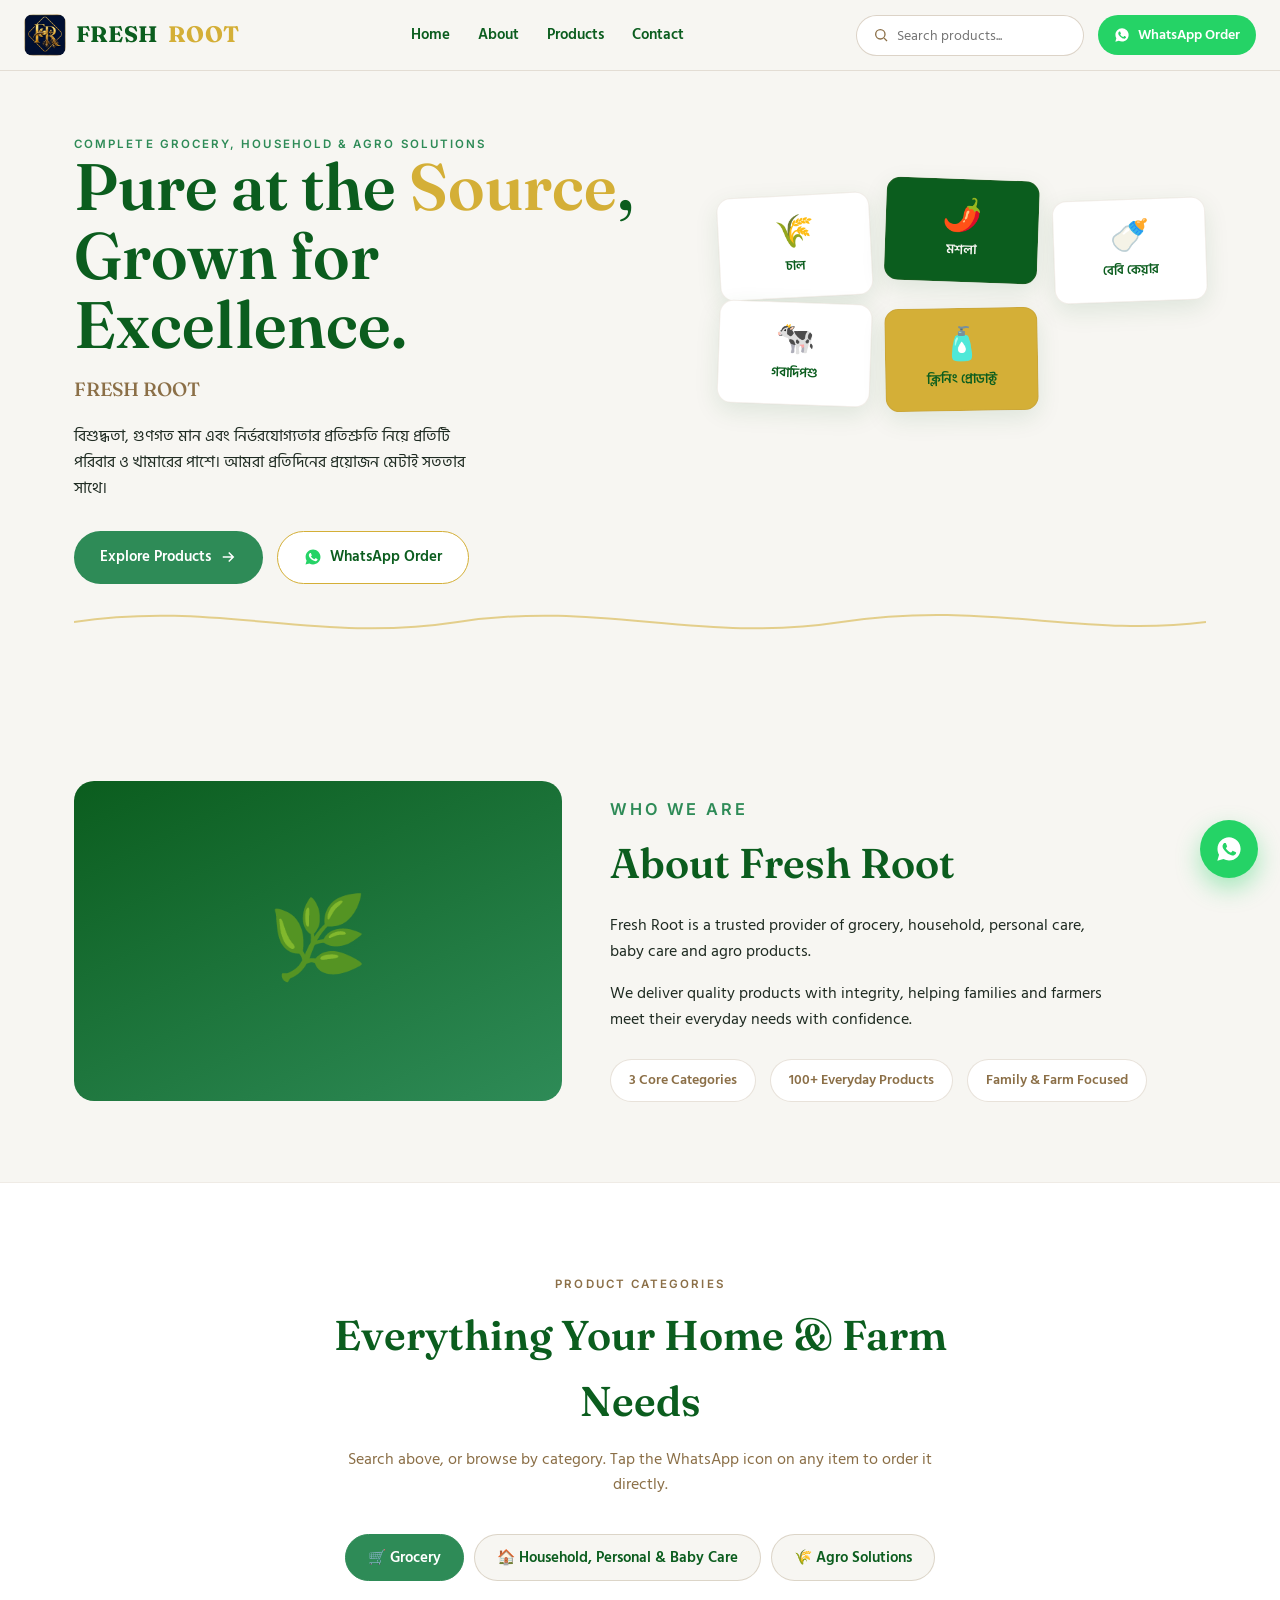
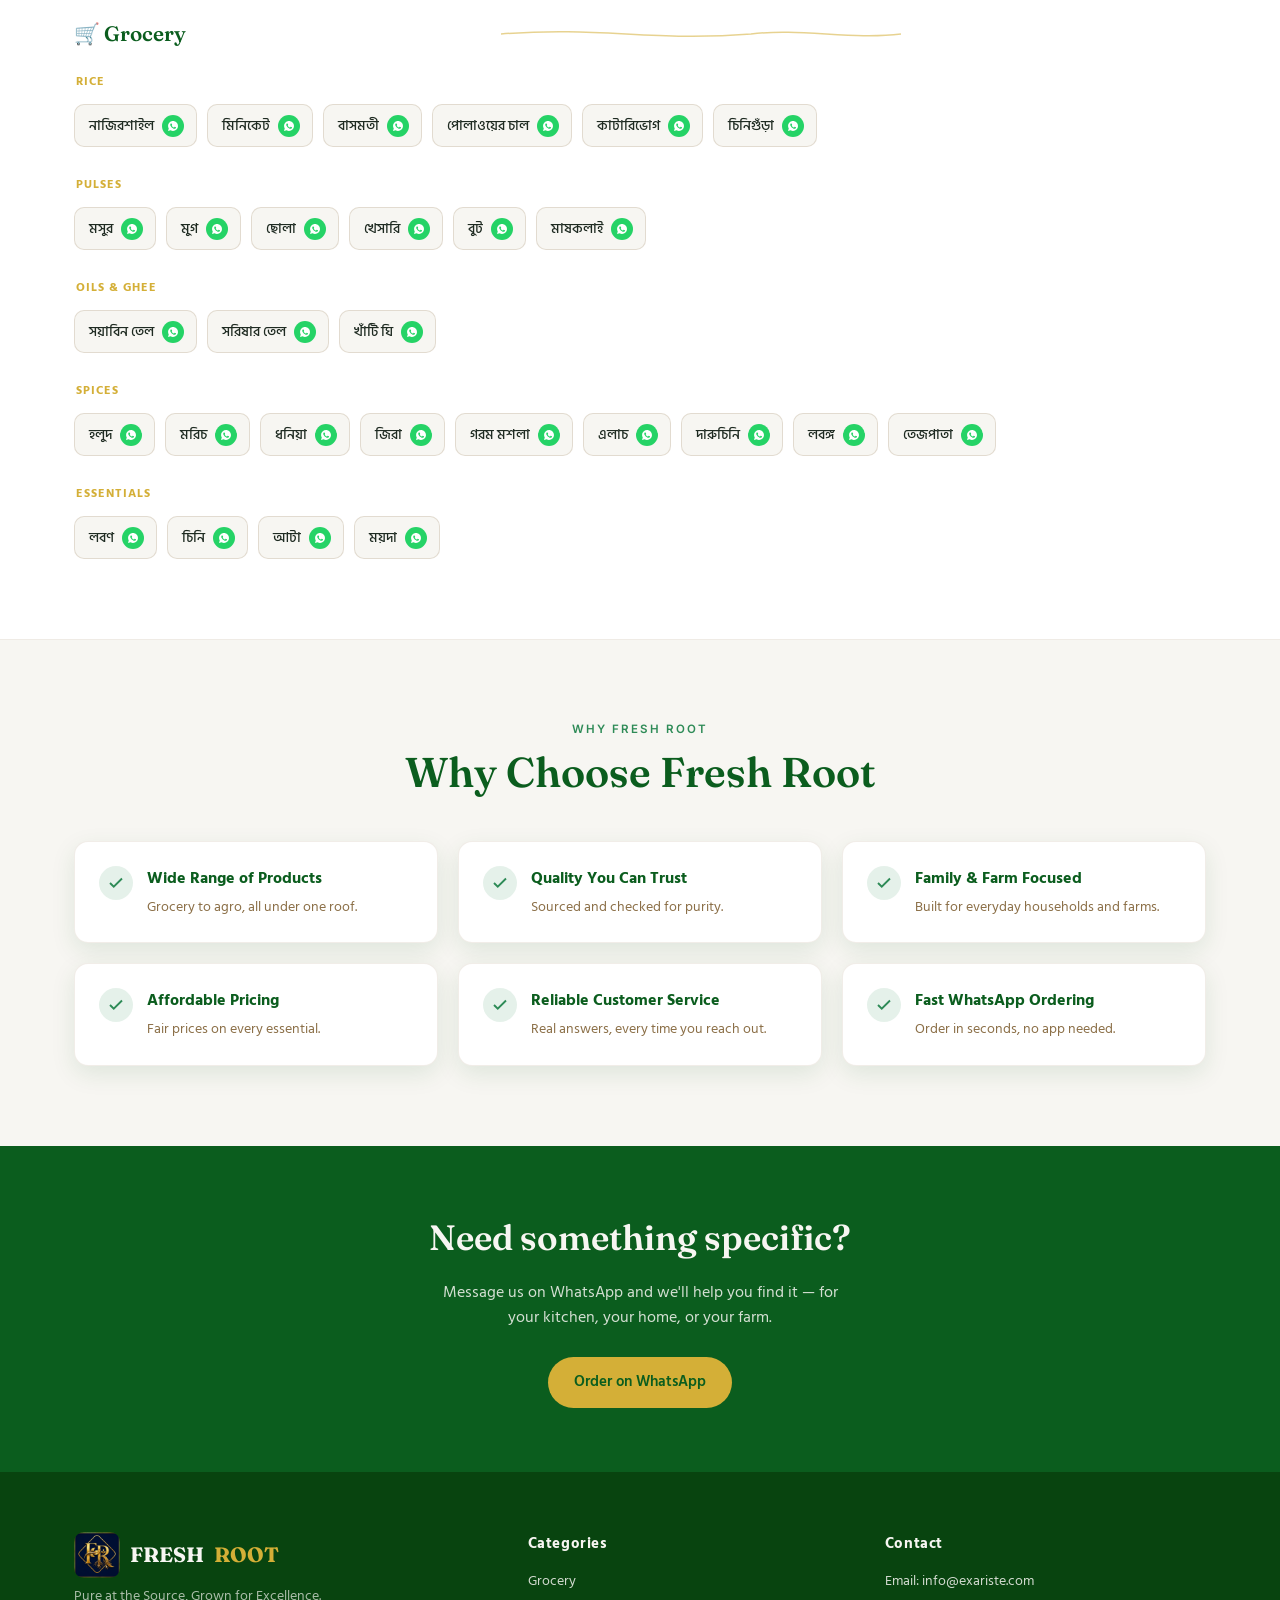
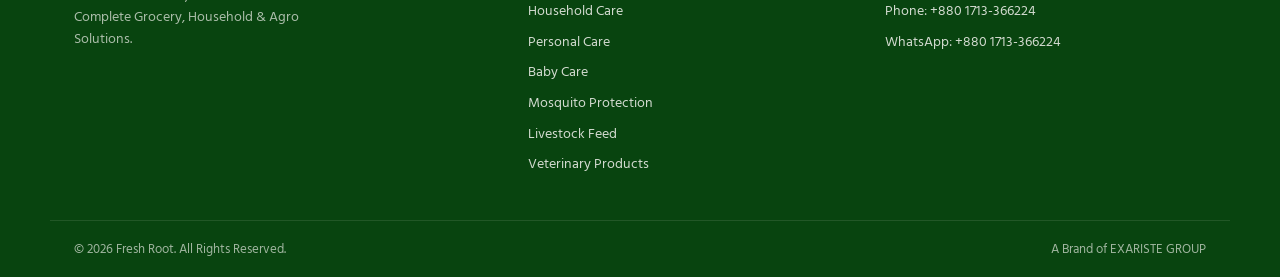
==== index.html @ 158b44f3 "Rename fresh-root-website.html to index.html" ====
<!DOCTYPE html>
<html lang="bn">
<head>
<meta charset="UTF-8">
<meta name="viewport" content="width=device-width, initial-scale=1.0">
<title>Fresh Root | Pure at the Source, Grown for Excellence</title>
<link rel="icon" type="image/png" href="favicon.png">
<link rel="preconnect" href="https://fonts.googleapis.com">
<link rel="preconnect" href="https://fonts.gstatic.com" crossorigin>
<link href="https://fonts.googleapis.com/css2?family=Fraunces:opsz,wght@9..144,500;9..144,600;9..144,700&family=Hind+Siliguri:wght@400;500;600;700&family=Inter:wght@400;500;600;700&display=swap" rel="stylesheet">
<style>
  :root{
    --green-deep:#0B5D1E;
    --green-leaf:#2E8B57;
    --brown-earth:#8B6F47;
    --cream:#F7F6F2;
    --gold:#D4AF37;
    --text:#1F2B22;
    --whatsapp:#25D366;
    --radius:14px;
    --shadow:0 8px 24px rgba(11,93,30,0.10);
  }
  *{box-sizing:border-box; margin:0; padding:0;}
  html{scroll-behavior:smooth;}
  @media (prefers-reduced-motion: reduce){
    html{scroll-behavior:auto;}
    *{animation-duration:0.001ms !important; animation-iteration-count:1 !important; transition-duration:0.001ms !important;}
  }
  body{
    font-family:'Hind Siliguri','Inter',sans-serif;
    color:var(--text);
    background:var(--cream);
    line-height:1.6;
  }
  img,svg{display:block; max-width:100%;}
  a{color:inherit; text-decoration:none;}
  ul{list-style:none;}
  button{font-family:inherit; cursor:pointer; border:none; background:none;}
  .display{font-family:'Fraunces','Hind Siliguri',serif; font-weight:600;}
  .eyebrow{
    font-family:'Inter',sans-serif;
    font-size:0.72rem;
    font-weight:600;
    letter-spacing:0.18em;
    text-transform:uppercase;
    color:var(--green-leaf);
  }
  .wrap{max-width:1180px; margin:0 auto; padding:0 24px;}
  section{padding:80px 0;}
  @media (max-width:720px){ section{padding:56px 0;} }

  /* ---------- Header ---------- */
  header{
    position:sticky; top:0; z-index:100;
    background:rgba(247,246,242,0.92);
    backdrop-filter:blur(8px);
    border-bottom:1px solid rgba(139,111,71,0.18);
  }
  .header-inner{
    display:flex; align-items:center; justify-content:space-between;
    gap:20px; padding:14px 24px;
  }
  .logo{
    display:flex; align-items:center; gap:10px;
    font-family:'Fraunces',serif; font-weight:700; font-size:1.4rem;
    color:var(--green-deep); letter-spacing:0.01em;
  }
  .logo img{width:42px; height:42px; border-radius:9px; flex-shrink:0;}
  .logo span{color:var(--gold);}
  nav.nav-links{display:flex; align-items:center; gap:28px;}
  nav.nav-links a{
    font-size:0.95rem; font-weight:600; color:var(--green-deep);
    position:relative; padding:4px 0;
  }
  nav.nav-links a::after{
    content:""; position:absolute; left:0; bottom:-2px; width:0; height:2px;
    background:var(--gold); transition:width .25s ease;
  }
  nav.nav-links a:hover::after{width:100%;}
  .header-tools{display:flex; align-items:center; gap:14px;}
  .search-box{
    display:flex; align-items:center; gap:8px;
    background:#fff; border:1px solid rgba(139,111,71,0.3);
    border-radius:999px; padding:8px 16px; min-width:0;
  }
  .search-box svg{flex-shrink:0; width:16px; height:16px; color:var(--brown-earth);}
  .search-box input{
    border:none; outline:none; font-family:inherit; font-size:0.9rem;
    background:transparent; width:170px; color:var(--text);
  }
  .header-wa{
    display:flex; align-items:center; gap:8px;
    background:var(--whatsapp); color:#fff; font-weight:600; font-size:0.88rem;
    padding:9px 16px; border-radius:999px; white-space:nowrap;
    transition:transform .2s ease, box-shadow .2s ease;
  }
  .header-wa:hover{transform:translateY(-1px); box-shadow:0 6px 16px rgba(37,211,102,0.35);}
  .header-wa svg{width:16px; height:16px;}
  .menu-toggle{display:none; width:26px; height:20px; position:relative;}
  .menu-toggle span{
    position:absolute; left:0; width:100%; height:2px; background:var(--green-deep);
    transition:all .25s ease;
  }
  .menu-toggle span:nth-child(1){top:0;}
  .menu-toggle span:nth-child(2){top:9px;}
  .menu-toggle span:nth-child(3){top:18px;}
  .menu-toggle.open span:nth-child(1){transform:translateY(9px) rotate(45deg);}
  .menu-toggle.open span:nth-child(2){opacity:0;}
  .menu-toggle.open span:nth-child(3){transform:translateY(-9px) rotate(-45deg);}

  @media (max-width:900px){
    .search-box input{width:120px;}
  }
  @media (max-width:760px){
    nav.nav-links{
      position:absolute; top:100%; left:0; right:0; flex-direction:column;
      background:var(--cream); padding:18px 24px; gap:16px;
      border-bottom:1px solid rgba(139,111,71,0.18);
      transform-origin:top; transform:scaleY(0); opacity:0; pointer-events:none;
      transition:transform .2s ease, opacity .2s ease;
    }
    nav.nav-links.open{transform:scaleY(1); opacity:1; pointer-events:auto;}
    .search-box{display:none;}
    .header-wa span.wa-text{display:none;}
    .menu-toggle{display:block;}
  }

  /* ---------- Hero ---------- */
  .hero{padding:64px 0 40px;}
  .hero-inner{
    display:grid; grid-template-columns:1.1fr 0.9fr; gap:48px; align-items:center;
  }
  @media (max-width:880px){ .hero-inner{grid-template-columns:1fr;} }
  .hero h1{font-size:clamp(2.6rem,5.4vw,4.1rem); color:var(--green-deep); line-height:1.05;}
  .hero h1 em{font-style:normal; color:var(--gold);}
  .hero .tagline{
    font-family:'Fraunces',serif; font-weight:500; font-size:1.2rem;
    color:var(--brown-earth); margin-top:14px;
  }
  .hero .sub{font-size:1.02rem; font-weight:600; color:var(--green-leaf); margin-top:6px;}
  .hero p.desc{margin-top:18px; max-width:46ch; font-size:1.02rem;}
  .hero-actions{display:flex; gap:14px; margin-top:30px; flex-wrap:wrap;}
  .btn{
    display:inline-flex; align-items:center; gap:8px;
    padding:13px 26px; border-radius:999px; font-weight:600; font-size:0.96rem;
    transition:transform .2s ease, box-shadow .2s ease;
  }
  .btn-primary{background:var(--green-leaf); color:#fff;}
  .btn-primary:hover{transform:translateY(-2px); box-shadow:0 10px 20px rgba(46,139,87,0.3); background:var(--green-deep);}
  .btn-outline{background:#fff; border:1.5px solid var(--gold); color:var(--green-deep);}
  .btn-outline:hover{transform:translateY(-2px); box-shadow:0 10px 20px rgba(212,175,55,0.25);}
  .btn svg{width:18px; height:18px;}

  .root-line{margin:8px 0; opacity:0.55;}

  .collage{position:relative; min-height:340px;}
  .collage-grid{
    display:grid; grid-template-columns:repeat(3,1fr); gap:14px;
  }
  .collage-card{
    background:#fff; border-radius:var(--radius); box-shadow:var(--shadow);
    padding:20px 14px; text-align:center; border:1px solid rgba(139,111,71,0.12);
  }
  .collage-card .icon{font-size:2rem; line-height:1;}
  .collage-card .label{margin-top:8px; font-size:0.82rem; font-weight:600; color:var(--green-deep);}
  .collage-card:nth-child(1){transform:rotate(-3deg) translateY(6px);}
  .collage-card:nth-child(2){transform:rotate(2deg) translateY(-10px); background:var(--green-deep); }
  .collage-card:nth-child(2) .label{color:var(--cream);}
  .collage-card:nth-child(3){transform:rotate(-2deg) translateY(10px);}
  .collage-card:nth-child(4){transform:rotate(2deg) translateY(-4px);}
  .collage-card:nth-child(5){transform:rotate(-1deg) translateY(2px); grid-column:2; background:var(--gold);}
  .collage-card:nth-child(5) .label{color:var(--green-deep);}

  /* ---------- About ---------- */
  .about-inner{display:grid; grid-template-columns:0.9fr 1.1fr; gap:48px; align-items:center;}
  @media (max-width:820px){ .about-inner{grid-template-columns:1fr;} }
  .about h2{font-size:clamp(1.9rem,3.4vw,2.6rem); color:var(--green-deep); margin-top:8px;}
  .about p{margin-top:16px; max-width:56ch; font-size:1.02rem;}
  .stat-row{display:flex; gap:14px; margin-top:26px; flex-wrap:wrap;}
  .stat-chip{
    background:#fff; border:1px solid rgba(139,111,71,0.2); border-radius:999px;
    padding:10px 18px; font-size:0.85rem; font-weight:600; color:var(--brown-earth);
  }
  .about-art{
    background:linear-gradient(155deg, var(--green-deep), var(--green-leaf));
    border-radius:20px; min-height:320px; position:relative; overflow:hidden;
    display:flex; align-items:center; justify-content:center;
  }
  .about-art .leaf{font-size:5rem; opacity:0.9;}

  /* ---------- Products ---------- */
  #products{background:#fff; border-top:1px solid rgba(139,111,71,0.14); border-bottom:1px solid rgba(139,111,71,0.14);}
  .products-head{text-align:center; max-width:640px; margin:0 auto 36px;}
  .products-head h2{font-size:clamp(1.9rem,3.4vw,2.6rem); color:var(--green-deep); margin-top:8px;}
  .products-head p{margin-top:12px; color:var(--brown-earth);}

  .tabs{display:flex; justify-content:center; gap:10px; flex-wrap:wrap; margin-bottom:36px;}
  .tab-btn{
    padding:11px 22px; border-radius:999px; font-weight:600; font-size:0.92rem;
    background:var(--cream); border:1.5px solid rgba(139,111,71,0.25); color:var(--green-deep);
    transition:all .2s ease;
  }
  .tab-btn.active{background:var(--green-leaf); border-color:var(--green-leaf); color:#fff;}
  .tab-btn:hover:not(.active){border-color:var(--gold);}

  .no-results{display:none; text-align:center; color:var(--brown-earth); padding:30px 0; font-weight:600;}
  .no-results.show{display:block;}

  .category-panel{display:none;}
  .category-panel.active{display:block;}
  body.search-mode .category-panel{display:block !important;}
  body.search-mode .category-panel .panel-title{display:none;}

  .panel-title{
    display:flex; align-items:center; gap:10px; margin-bottom:22px;
    font-family:'Fraunces',serif; font-weight:600; font-size:1.3rem; color:var(--green-deep);
  }
  .panel-title .root-line{flex:1; margin:0;}

  .subgroup{margin-bottom:28px;}
  .subgroup:last-child{margin-bottom:0;}
  .subgroup-label{
    font-size:0.78rem; font-weight:700; letter-spacing:0.08em; text-transform:uppercase;
    color:var(--gold); margin-bottom:12px; padding-left:2px;
  }
  .chip-row{display:flex; flex-wrap:wrap; gap:10px;}
  .chip{
    display:inline-flex; align-items:center; gap:8px;
    background:var(--cream); border:1px solid rgba(139,111,71,0.2);
    border-radius:10px; padding:9px 12px 9px 14px; font-size:0.9rem; font-weight:500;
    transition:transform .15s ease, box-shadow .15s ease, border-color .15s ease;
  }
  .chip:hover{transform:translateY(-2px); box-shadow:0 6px 14px rgba(212,175,55,0.18); border-color:var(--gold);}
  .chip.hidden{display:none;}
  .chip-order{
    width:22px; height:22px; border-radius:50%; background:var(--whatsapp);
    display:flex; align-items:center; justify-content:center; flex-shrink:0;
  }
  .chip-order svg{width:12px; height:12px; color:#fff;}

  /* ---------- Why choose ---------- */
  .why-grid{
    display:grid; grid-template-columns:repeat(3,1fr); gap:20px; margin-top:36px;
  }
  @media (max-width:880px){ .why-grid{grid-template-columns:repeat(2,1fr);} }
  @media (max-width:560px){ .why-grid{grid-template-columns:1fr;} }
  .why-card{
    background:#fff; border-radius:var(--radius); padding:24px; box-shadow:var(--shadow);
    border:1px solid rgba(139,111,71,0.12); display:flex; gap:14px; align-items:flex-start;
  }
  .why-card .check{
    width:34px; height:34px; border-radius:50%; background:rgba(46,139,87,0.12);
    display:flex; align-items:center; justify-content:center; flex-shrink:0;
  }
  .why-card .check svg{width:18px; height:18px; color:var(--green-leaf);}
  .why-card h3{font-size:1rem; color:var(--green-deep); margin-bottom:4px;}
  .why-card p{font-size:0.88rem; color:var(--brown-earth);}

  /* ---------- CTA ---------- */
  .cta-band{
    background:var(--green-deep); color:var(--cream); text-align:center; padding:64px 24px;
  }
  .cta-band h2{font-size:clamp(1.7rem,3vw,2.2rem); margin-bottom:14px;}
  .cta-band p{opacity:0.85; max-width:46ch; margin:0 auto 26px;}

  /* ---------- Footer ---------- */
  footer{background:#08440f; color:rgba(247,246,242,0.85); padding:60px 0 0;}
  .footer-grid{
    display:grid; grid-template-columns:1.3fr 1fr 1fr; gap:36px; padding-bottom:36px;
  }
  @media (max-width:760px){ .footer-grid{grid-template-columns:1fr; gap:30px;} }
  footer h4{color:var(--cream); font-size:0.95rem; margin-bottom:14px; letter-spacing:0.04em;}
  .footer-logo{font-family:'Fraunces',serif; font-weight:700; font-size:1.3rem; color:var(--cream); display:flex; align-items:center; gap:10px;}
  .footer-logo img{width:46px; height:46px; border-radius:10px; flex-shrink:0;}
  .footer-logo span{color:var(--gold);}
  .footer-tag{font-size:0.85rem; margin-top:8px; max-width:32ch; opacity:0.8;}
  footer ul li{margin-bottom:8px; font-size:0.88rem;}
  footer ul li a:hover{color:var(--gold);}
  .footer-bottom{
    border-top:1px solid rgba(247,246,242,0.14); padding:18px 24px;
    display:flex; justify-content:space-between; flex-wrap:wrap; gap:8px;
    font-size:0.8rem; opacity:0.75;
  }

  /* ---------- Sticky WhatsApp ---------- */
  .wa-float{
    position:fixed; bottom:22px; right:22px; z-index:200;
    width:58px; height:58px; border-radius:50%; background:var(--whatsapp);
    display:flex; align-items:center; justify-content:center;
    box-shadow:0 10px 24px rgba(37,211,102,0.4);
    animation:pulse 2.4s ease-in-out 1;
  }
  .wa-float svg{width:28px; height:28px; color:#fff;}
  @keyframes pulse{
    0%{box-shadow:0 0 0 0 rgba(37,211,102,0.5);}
    70%{box-shadow:0 0 0 16px rgba(37,211,102,0);}
    100%{box-shadow:0 0 0 0 rgba(37,211,102,0);}
  }

  :focus-visible{outline:2px solid var(--gold); outline-offset:2px;}
</style>
</head>
<body>

<header>
  <div class="header-inner">
    <a href="#top" class="logo"><img src="logo.png" alt="Fresh Root logo"> FRESH <span>ROOT</span></a>
    <button class="menu-toggle" id="menuToggle" aria-label="Menu"><span></span><span></span><span></span></button>
    <nav class="nav-links" id="navLinks">
      <a href="#top">Home</a>
      <a href="#about">About</a>
      <a href="#products">Products</a>
      <a href="#contact">Contact</a>
    </nav>
    <div class="header-tools">
      <div class="search-box">
        <svg viewBox="0 0 24 24" fill="none" stroke="currentColor" stroke-width="2"><circle cx="11" cy="11" r="7"/><line x1="21" y1="21" x2="16.65" y2="16.65"/></svg>
        <input type="text" id="searchInput" placeholder="Search products...">
      </div>
      <a class="header-wa" target="_blank" rel="noopener" href="https://wa.me/8801713366224?text=আমি%20Fresh%20Root%20থেকে%20অর্ডার%20করতে%20চাই">
        <svg viewBox="0 0 24 24" fill="currentColor"><path d="M12.04 2C6.58 2 2.13 6.45 2.13 11.91c0 1.85.5 3.58 1.36 5.07L2 22l5.2-1.36a9.9 9.9 0 0 0 4.84 1.24h.01c5.46 0 9.91-4.45 9.91-9.91 0-2.65-1.03-5.13-2.9-7C16.97 3.03 14.69 2 12.04 2zm5.78 14.13c-.24.68-1.4 1.31-1.93 1.39-.49.08-1.11.11-1.79-.11-.41-.13-.94-.31-1.62-.6-2.84-1.23-4.7-4.1-4.84-4.29-.14-.19-1.16-1.55-1.16-2.95 0-1.41.74-2.1 1-2.39.26-.29.57-.36.76-.36s.38 0 .55.01c.18.01.41-.07.64.49.24.58.81 2 .88 2.14.07.14.12.31.02.5-.1.19-.15.31-.29.48-.14.17-.3.37-.43.5-.14.14-.29.29-.12.57.17.29.74 1.22 1.6 1.98 1.1.98 2.02 1.28 2.31 1.43.29.14.46.12.63-.07.17-.19.71-.82.9-1.1.19-.29.38-.24.63-.14.26.1 1.65.78 1.93.92.29.14.48.21.55.33.07.12.07.69-.17 1.37z"/></svg>
        <span class="wa-text">WhatsApp Order</span>
      </a>
    </div>
  </div>
</header>

<main id="top">

  <!-- HERO -->
  <section class="hero">
    <div class="wrap hero-inner">
      <div>
        <p class="eyebrow">Complete Grocery, Household &amp; Agro Solutions</p>
        <h1 class="display">Pure at the <em>Source</em>,<br>Grown for Excellence.</h1>
        <p class="tagline">FRESH ROOT</p>
        <p class="desc">বিশুদ্ধতা, গুণগত মান এবং নির্ভরযোগ্যতার প্রতিশ্রুতি নিয়ে প্রতিটি পরিবার ও খামারের পাশে। আমরা প্রতিদিনের প্রয়োজন মেটাই সততার সাথে।</p>
        <div class="hero-actions">
          <a href="#products" class="btn btn-primary">
            Explore Products
            <svg viewBox="0 0 24 24" fill="none" stroke="currentColor" stroke-width="2"><path d="M5 12h14M13 6l6 6-6 6"/></svg>
          </a>
          <a class="btn btn-outline" target="_blank" rel="noopener" href="https://wa.me/8801713366224?text=আমি%20Fresh%20Root%20থেকে%20অর্ডার%20করতে%20চাই">
            <svg viewBox="0 0 24 24" fill="var(--whatsapp)"><path d="M12.04 2C6.58 2 2.13 6.45 2.13 11.91c0 1.85.5 3.58 1.36 5.07L2 22l5.2-1.36a9.9 9.9 0 0 0 4.84 1.24h.01c5.46 0 9.91-4.45 9.91-9.91 0-2.65-1.03-5.13-2.9-7C16.97 3.03 14.69 2 12.04 2zm5.78 14.13c-.24.68-1.4 1.31-1.93 1.39-.49.08-1.11.11-1.79-.11-.41-.13-.94-.31-1.62-.6-2.84-1.23-4.7-4.1-4.84-4.29-.14-.19-1.16-1.55-1.16-2.95 0-1.41.74-2.1 1-2.39.26-.29.57-.36.76-.36s.38 0 .55.01c.18.01.41-.07.64.49.24.58.81 2 .88 2.14.07.14.12.31.02.5-.1.19-.15.31-.29.48-.14.17-.3.37-.43.5-.14.14-.29.29-.12.57.17.29.74 1.22 1.6 1.98 1.1.98 2.02 1.28 2.31 1.43.29.14.46.12.63-.07.17-.19.71-.82.9-1.1.19-.29.38-.24.63-.14.26.1 1.65.78 1.93.92.29.14.48.21.55.33.07.12.07.69-.17 1.37z"/></svg>
            WhatsApp Order
          </a>
        </div>
      </div>
      <div class="collage">
        <div class="collage-grid">
          <div class="collage-card"><div class="icon">🌾</div><div class="label">চাল</div></div>
          <div class="collage-card"><div class="icon">🌶️</div><div class="label">মশলা</div></div>
          <div class="collage-card"><div class="icon">🍼</div><div class="label">বেবি কেয়ার</div></div>
          <div class="collage-card"><div class="icon">🐄</div><div class="label">গবাদিপশু</div></div>
          <div class="collage-card"><div class="icon">🧴</div><div class="label">ক্লিনিং প্রোডাক্ট</div></div>
        </div>
      </div>
    </div>
    <div class="wrap">
      <svg class="root-line" viewBox="0 0 1180 60" width="100%" height="60" preserveAspectRatio="none">
        <path d="M0,30 C150,8 250,52 400,30 C550,8 650,52 800,30 C950,8 1050,46 1180,30" stroke="#D4AF37" stroke-width="2" fill="none"/>
      </svg>
    </div>
  </section>

  <!-- ABOUT -->
  <section id="about" class="about">
    <div class="wrap about-inner">
      <div class="about-art"><div class="leaf">🌿</div></div>
      <div>
        <p class="eyebrow">Who We Are</p>
        <h2 class="display">About Fresh Root</h2>
        <p>Fresh Root is a trusted provider of grocery, household, personal care, baby care and agro products.</p>
        <p>We deliver quality products with integrity, helping families and farmers meet their everyday needs with confidence.</p>
        <div class="stat-row">
          <span class="stat-chip">3 Core Categories</span>
          <span class="stat-chip">100+ Everyday Products</span>
          <span class="stat-chip">Family &amp; Farm Focused</span>
        </div>
      </div>
    </div>
  </section>

  <!-- PRODUCTS -->
  <section id="products">
    <div class="wrap">
      <div class="products-head">
        <p class="eyebrow">Product Categories</p>
        <h2 class="display">Everything Your Home &amp; Farm Needs</h2>
        <p>Search above, or browse by category. Tap the WhatsApp icon on any item to order it directly.</p>
      </div>

      <div class="tabs" id="tabs">
        <button class="tab-btn active" data-tab="grocery">🛒 Grocery</button>
        <button class="tab-btn" data-tab="household">🏠 Household, Personal &amp; Baby Care</button>
        <button class="tab-btn" data-tab="agro">🌾 Agro Solutions</button>
      </div>

      <div class="no-results" id="noResults">No products match your search.</div>

      <!-- GROCERY -->
      <div class="category-panel active" data-panel="grocery">
        <div class="panel-title">🛒 Grocery <svg class="root-line" viewBox="0 0 400 20" height="20" style="width:100%"><path d="M0,10 C100,2 150,18 250,10 C300,4 350,16 400,10" stroke="#D4AF37" stroke-width="1.5" fill="none"/></svg></div>

        <div class="subgroup">
          <div class="subgroup-label">Rice</div>
          <div class="chip-row">
            <!--RICE-->
          </div>
        </div>
        <div class="subgroup">
          <div class="subgroup-label">Pulses</div>
          <div class="chip-row"><!--PULSES--></div>
        </div>
        <div class="subgroup">
          <div class="subgroup-label">Oils &amp; Ghee</div>
          <div class="chip-row"><!--OILS--></div>
        </div>
        <div class="subgroup">
          <div class="subgroup-label">Spices</div>
          <div class="chip-row"><!--SPICES--></div>
        </div>
        <div class="subgroup">
          <div class="subgroup-label">Essentials</div>
          <div class="chip-row"><!--ESSENTIALS--></div>
        </div>
      </div>

      <!-- HOUSEHOLD -->
      <div class="category-panel" data-panel="household">
        <div class="panel-title">🏠 Household, Personal &amp; Baby Care <svg class="root-line" viewBox="0 0 400 20" height="20" style="width:100%"><path d="M0,10 C100,2 150,18 250,10 C300,4 350,16 400,10" stroke="#D4AF37" stroke-width="1.5" fill="none"/></svg></div>

        <div class="subgroup">
          <div class="subgroup-label">Household Care</div>
          <div class="chip-row"><!--HOUSEHOLDCARE--></div>
        </div>
        <div class="subgroup">
          <div class="subgroup-label">Mosquito Protection</div>
          <div class="chip-row"><!--MOSQUITO--></div>
        </div>
        <div class="subgroup">
          <div class="subgroup-label">Personal Care</div>
          <div class="chip-row"><!--PERSONALCARE--></div>
        </div>
        <div class="subgroup">
          <div class="subgroup-label">Baby Care</div>
          <div class="chip-row"><!--BABYCARE--></div>
        </div>
      </div>

      <!-- AGRO -->
      <div class="category-panel" data-panel="agro">
        <div class="panel-title">🌾 Agro Solutions <svg class="root-line" viewBox="0 0 400 20" height="20" style="width:100%"><path d="M0,10 C100,2 150,18 250,10 C300,4 350,16 400,10" stroke="#D4AF37" stroke-width="1.5" fill="none"/></svg></div>

        <div class="subgroup">
          <div class="subgroup-label">Livestock Feed</div>
          <div class="chip-row"><!--LIVESTOCK--></div>
        </div>
        <div class="subgroup">
          <div class="subgroup-label">Veterinary Products</div>
          <div class="chip-row"><!--VET--></div>
        </div>
      </div>

    </div>
  </section>

  <!-- WHY CHOOSE -->
  <section class="why">
    <div class="wrap">
      <p class="eyebrow" style="text-align:center;">Why Fresh Root</p>
      <h2 class="display" style="text-align:center; color:var(--green-deep); font-size:clamp(1.9rem,3.4vw,2.6rem);">Why Choose Fresh Root</h2>
      <div class="why-grid">
        <div class="why-card"><div class="check"><svg viewBox="0 0 24 24" fill="none" stroke="currentColor" stroke-width="2.5"><path d="M20 6 9 17l-5-5"/></svg></div><div><h3>Wide Range of Products</h3><p>Grocery to agro, all under one roof.</p></div></div>
        <div class="why-card"><div class="check"><svg viewBox="0 0 24 24" fill="none" stroke="currentColor" stroke-width="2.5"><path d="M20 6 9 17l-5-5"/></svg></div><div><h3>Quality You Can Trust</h3><p>Sourced and checked for purity.</p></div></div>
        <div class="why-card"><div class="check"><svg viewBox="0 0 24 24" fill="none" stroke="currentColor" stroke-width="2.5"><path d="M20 6 9 17l-5-5"/></svg></div><div><h3>Family &amp; Farm Focused</h3><p>Built for everyday households and farms.</p></div></div>
        <div class="why-card"><div class="check"><svg viewBox="0 0 24 24" fill="none" stroke="currentColor" stroke-width="2.5"><path d="M20 6 9 17l-5-5"/></svg></div><div><h3>Affordable Pricing</h3><p>Fair prices on every essential.</p></div></div>
        <div class="why-card"><div class="check"><svg viewBox="0 0 24 24" fill="none" stroke="currentColor" stroke-width="2.5"><path d="M20 6 9 17l-5-5"/></svg></div><div><h3>Reliable Customer Service</h3><p>Real answers, every time you reach out.</p></div></div>
        <div class="why-card"><div class="check"><svg viewBox="0 0 24 24" fill="none" stroke="currentColor" stroke-width="2.5"><path d="M20 6 9 17l-5-5"/></svg></div><div><h3>Fast WhatsApp Ordering</h3><p>Order in seconds, no app needed.</p></div></div>
      </div>
    </div>
  </section>

  <!-- CTA -->
  <div class="cta-band" id="contact">
    <h2 class="display">Need something specific?</h2>
    <p>Message us on WhatsApp and we'll help you find it — for your kitchen, your home, or your farm.</p>
    <a class="btn btn-primary" style="background:var(--gold); color:var(--green-deep);" target="_blank" rel="noopener" href="https://wa.me/8801713366224?text=আমি%20Fresh%20Root%20থেকে%20অর্ডার%20করতে%20চাই">Order on WhatsApp</a>
  </div>

</main>

<footer>
  <div class="wrap footer-grid">
    <div>
      <div class="footer-logo"><img src="logo.png" alt="Fresh Root logo"> FRESH <span>ROOT</span></div>
      <p class="footer-tag">Pure at the Source, Grown for Excellence. Complete Grocery, Household &amp; Agro Solutions.</p>
    </div>
    <div>
      <h4>Categories</h4>
      <ul>
        <li><a href="#products" data-jump="grocery">Grocery</a></li>
        <li><a href="#products" data-jump="household">Household Care</a></li>
        <li><a href="#products" data-jump="household">Personal Care</a></li>
        <li><a href="#products" data-jump="household">Baby Care</a></li>
        <li><a href="#products" data-jump="household">Mosquito Protection</a></li>
        <li><a href="#products" data-jump="agro">Livestock Feed</a></li>
        <li><a href="#products" data-jump="agro">Veterinary Products</a></li>
      </ul>
    </div>
    <div>
      <h4>Contact</h4>
      <ul>
        <li>Email: info@exariste.com</li>
        <li>Phone: +880 1713-366224</li>
        <li>WhatsApp: +880 1713-366224</li>
      </ul>
    </div>
  </div>
  <div class="footer-bottom wrap">
    <span>© 2026 Fresh Root. All Rights Reserved.</span>
    <span>A Brand of EXARISTE GROUP</span>
  </div>
</footer>

<a class="wa-float" target="_blank" rel="noopener" aria-label="Order on WhatsApp" href="https://wa.me/8801713366224?text=আমি%20Fresh%20Root%20থেকে%20অর্ডার%20করতে%20চাই">
  <svg viewBox="0 0 24 24" fill="currentColor"><path d="M12.04 2C6.58 2 2.13 6.45 2.13 11.91c0 1.85.5 3.58 1.36 5.07L2 22l5.2-1.36a9.9 9.9 0 0 0 4.84 1.24h.01c5.46 0 9.91-4.45 9.91-9.91 0-2.65-1.03-5.13-2.9-7C16.97 3.03 14.69 2 12.04 2zm5.78 14.13c-.24.68-1.4 1.31-1.93 1.39-.49.08-1.11.11-1.79-.11-.41-.13-.94-.31-1.62-.6-2.84-1.23-4.7-4.1-4.84-4.29-.14-.19-1.16-1.55-1.16-2.95 0-1.41.74-2.1 1-2.39.26-.29.57-.36.76-.36s.38 0 .55.01c.18.01.41-.07.64.49.24.58.81 2 .88 2.14.07.14.12.31.02.5-.1.19-.15.31-.29.48-.14.17-.3.37-.43.5-.14.14-.29.29-.12.57.17.29.74 1.22 1.6 1.98 1.1.98 2.02 1.28 2.31 1.43.29.14.46.12.63-.07.17-.19.71-.82.9-1.1.19-.29.38-.24.63-.14.26.1 1.65.78 1.93.92.29.14.48.21.55.33.07.12.07.69-.17 1.37z"/></svg>
</a>

<script>
  // ---- Product data (mirrors the brief exactly) ----
  const DATA = {
    grocery: {
      "Rice": ["নাজিরশাইল","মিনিকেট","বাসমতী","পোলাওয়ের চাল","কাটারিভোগ","চিনিগুঁড়া"],
      "Pulses": ["মসুর","মুগ","ছোলা","খেসারি","বুট","মাষকলাই"],
      "Oils & Ghee": ["সয়াবিন তেল","সরিষার তেল","খাঁটি ঘি"],
      "Spices": ["হলুদ","মরিচ","ধনিয়া","জিরা","গরম মশলা","এলাচ","দারুচিনি","লবঙ্গ","তেজপাতা"],
      "Essentials": ["লবণ","চিনি","আটা","ময়দা"]
    },
    household: {
      "Household Care": ["ডিটারজেন্ট পাউডার","ডিটারজেন্ট লিকুইড","ফ্লোর ক্লিনার","টয়লেট ক্লিনার","গ্লাস ক্লিনার","টিস্যু","ঘর মোছার সাবান","ক্লিনিং টুলস"],
      "Mosquito Protection": ["মশার কয়েল","মশা নিরোধক স্প্রে","লিকুইড ভ্যাপোরাইজার","রিপেলেন্ট ম্যাট","ইলেকট্রিক ব্যাট"],
      "Personal Care": ["চুলের তেল","শ্যাম্পু","কন্ডিশনার","ফেসওয়াশ","সাবান","টুথপেস্ট","টুথব্রাশ","শেভিং কিট","প্রসাধনী"],
      "Baby Care": ["ডায়াপার","সেরেলাক","বেবি ফুড","বেবি লোশন","বেবি পাউডার","বেবি অয়েল","বেবি সাবান"]
    },
    agro: {
      "Livestock Feed": ["গরুর খাদ্য","ছাগলের খাদ্য","হাঁসের খাদ্য","মুরগির খাদ্য","মাছের খাদ্য"],
      "Veterinary Products": ["বিভিন্ন ভেটেরিনারি ঔষধ","কৃমিনাশক","ভিটামিন","মিনারেল সাপ্লিমেন্ট","জীবাণুনাশক","পশু পরিচর্যা সামগ্রী"]
    }
  };

  const WA_ICON = '<svg viewBox="0 0 24 24" fill="currentColor"><path d="M12.04 2C6.58 2 2.13 6.45 2.13 11.91c0 1.85.5 3.58 1.36 5.07L2 22l5.2-1.36a9.9 9.9 0 0 0 4.84 1.24h.01c5.46 0 9.91-4.45 9.91-9.91 0-2.65-1.03-5.13-2.9-7C16.97 3.03 14.69 2 12.04 2zm5.78 14.13c-.24.68-1.4 1.31-1.93 1.39-.49.08-1.11.11-1.79-.11-.41-.13-.94-.31-1.62-.6-2.84-1.23-4.7-4.1-4.84-4.29-.14-.19-1.16-1.55-1.16-2.95 0-1.41.74-2.1 1-2.39.26-.29.57-.36.76-.36s.38 0 .55.01c.18.01.41-.07.64.49.24.58.81 2 .88 2.14.07.14.12.31.02.5-.1.19-.15.31-.29.48-.14.17-.3.37-.43.5-.14.14-.29.29-.12.57.17.29.74 1.22 1.6 1.98 1.1.98 2.02 1.28 2.31 1.43.29.14.46.12.63-.07.17-.19.71-.82.9-1.1.19-.29.38-.24.63-.14.26.1 1.65.78 1.93.92.29.14.48.21.55.33.07.12.07.69-.17 1.37z"/></svg>';

  function chipHTML(item){
    const msg = encodeURIComponent(`আমি ${item} অর্ডার করতে চাই`);
    return `<span class="chip" data-name="${item.toLowerCase()}">
      <span>${item}</span>
      <a class="chip-order" target="_blank" rel="noopener" href="https://wa.me/8801713366224?text=${msg}" aria-label="Order ${item} on WhatsApp">${WA_ICON}</a>
    </span>`;
  }

  const targets = {
    "RICE":"grocery.Rice","PULSES":"grocery.Pulses","OILS":"grocery.Oils & Ghee",
    "SPICES":"grocery.Spices","ESSENTIALS":"grocery.Essentials",
    "HOUSEHOLDCARE":"household.Household Care","MOSQUITO":"household.Mosquito Protection",
    "PERSONALCARE":"household.Personal Care","BABYCARE":"household.Baby Care",
    "LIVESTOCK":"agro.Livestock Feed","VET":"agro.Veterinary Products"
  };

  Object.entries(targets).forEach(([marker, path])=>{
    const [cat, sub] = path.split(".");
    const items = DATA[cat][sub];
    const html = items.map(chipHTML).join("");
    const walker = document.createTreeWalker(document.body, NodeFilter.SHOW_COMMENT);
    let node;
    while(node = walker.nextNode()){
      if(node.nodeValue.trim() === marker){
        const row = node.parentElement;
        row.innerHTML = html;
        break;
      }
    }
  });

  // ---- Tabs ----
  const tabBtns = document.querySelectorAll(".tab-btn");
  const panels = document.querySelectorAll(".category-panel");
  function setTab(name){
    tabBtns.forEach(b=>b.classList.toggle("active", b.dataset.tab===name));
    panels.forEach(p=>p.classList.toggle("active", p.dataset.panel===name));
  }
  tabBtns.forEach(btn=>btn.addEventListener("click", ()=>setTab(btn.dataset.tab)));

  document.querySelectorAll("a[data-jump]").forEach(a=>{
    a.addEventListener("click", ()=> setTimeout(()=>setTab(a.dataset.jump), 0));
  });

  // ---- Search ----
  const searchInput = document.getElementById("searchInput");
  const noResults = document.getElementById("noResults");

  searchInput.addEventListener("input", ()=>{
    const q = searchInput.value.trim().toLowerCase();
    if(q === ""){
      document.body.classList.remove("search-mode");
      document.querySelectorAll(".chip").forEach(c=>c.classList.remove("hidden"));
      document.querySelectorAll(".subgroup").forEach(s=>s.style.display="");
      noResults.classList.remove("show");
      return;
    }
    document.body.classList.add("search-mode");
    document.getElementById("products").scrollIntoView({behavior:"smooth", block:"start"});

    let anyVisible = false;
    document.querySelectorAll(".subgroup").forEach(group=>{
      let groupHasMatch = false;
      group.querySelectorAll(".chip").forEach(chip=>{
        const match = chip.dataset.name.includes(q);
        chip.classList.toggle("hidden", !match);
        if(match){ groupHasMatch = true; anyVisible = true; }
      });
      group.style.display = groupHasMatch ? "" : "none";
    });
    noResults.classList.toggle("show", !anyVisible);
  });

  // ---- Mobile menu ----
  const menuToggle = document.getElementById("menuToggle");
  const navLinks = document.getElementById("navLinks");
  menuToggle.addEventListener("click", ()=>{
    menuToggle.classList.toggle("open");
    navLinks.classList.toggle("open");
  });
  navLinks.querySelectorAll("a").forEach(a=>a.addEventListener("click", ()=>{
    menuToggle.classList.remove("open");
    navLinks.classList.remove("open");
  }));
</script>

</body>
</html>
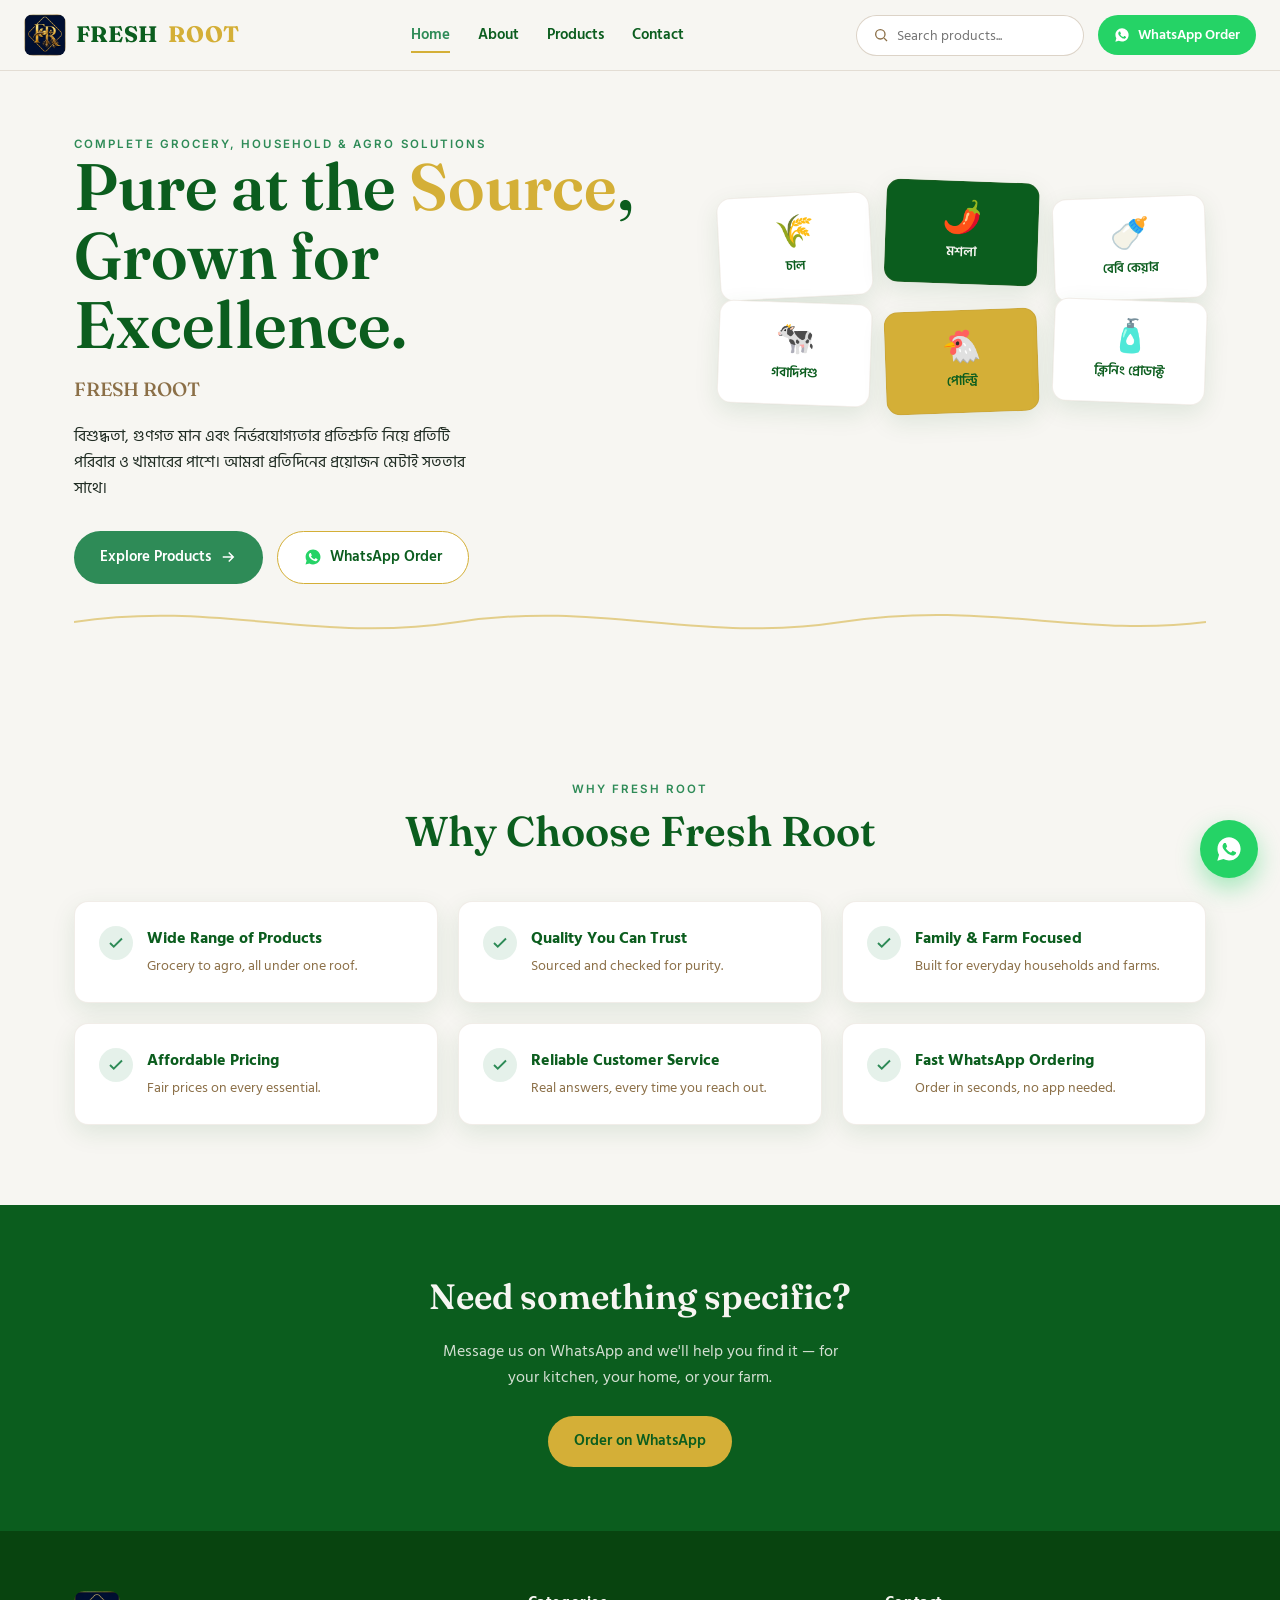
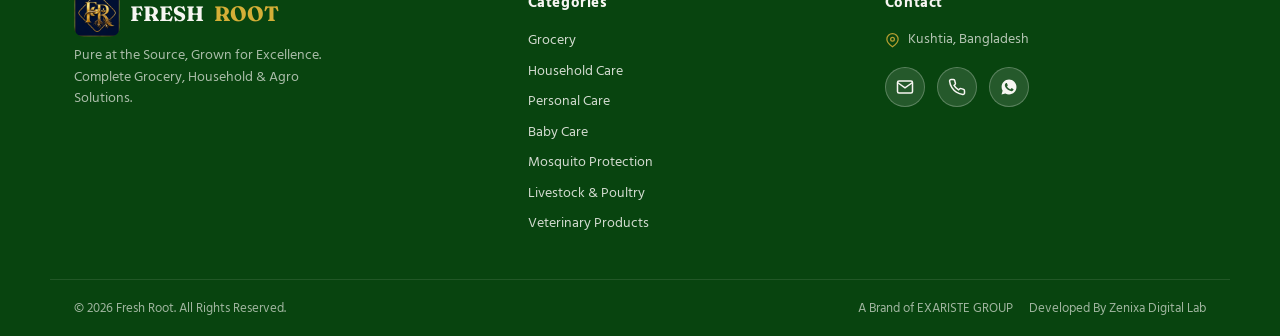
==== commit 71d2bf76: "Add files via upload" ====
--- a/index.html
+++ b/index.html
@@ -8,309 +8,19 @@
 <link rel="preconnect" href="https://fonts.googleapis.com">
 <link rel="preconnect" href="https://fonts.gstatic.com" crossorigin>
 <link href="https://fonts.googleapis.com/css2?family=Fraunces:opsz,wght@9..144,500;9..144,600;9..144,700&family=Hind+Siliguri:wght@400;500;600;700&family=Inter:wght@400;500;600;700&display=swap" rel="stylesheet">
-<style>
-  :root{
-    --green-deep:#0B5D1E;
-    --green-leaf:#2E8B57;
-    --brown-earth:#8B6F47;
-    --cream:#F7F6F2;
-    --gold:#D4AF37;
-    --text:#1F2B22;
-    --whatsapp:#25D366;
-    --radius:14px;
-    --shadow:0 8px 24px rgba(11,93,30,0.10);
-  }
-  *{box-sizing:border-box; margin:0; padding:0;}
-  html{scroll-behavior:smooth;}
-  @media (prefers-reduced-motion: reduce){
-    html{scroll-behavior:auto;}
-    *{animation-duration:0.001ms !important; animation-iteration-count:1 !important; transition-duration:0.001ms !important;}
-  }
-  body{
-    font-family:'Hind Siliguri','Inter',sans-serif;
-    color:var(--text);
-    background:var(--cream);
-    line-height:1.6;
-  }
-  img,svg{display:block; max-width:100%;}
-  a{color:inherit; text-decoration:none;}
-  ul{list-style:none;}
-  button{font-family:inherit; cursor:pointer; border:none; background:none;}
-  .display{font-family:'Fraunces','Hind Siliguri',serif; font-weight:600;}
-  .eyebrow{
-    font-family:'Inter',sans-serif;
-    font-size:0.72rem;
-    font-weight:600;
-    letter-spacing:0.18em;
-    text-transform:uppercase;
-    color:var(--green-leaf);
-  }
-  .wrap{max-width:1180px; margin:0 auto; padding:0 24px;}
-  section{padding:80px 0;}
-  @media (max-width:720px){ section{padding:56px 0;} }
-
-  /* ---------- Header ---------- */
-  header{
-    position:sticky; top:0; z-index:100;
-    background:rgba(247,246,242,0.92);
-    backdrop-filter:blur(8px);
-    border-bottom:1px solid rgba(139,111,71,0.18);
-  }
-  .header-inner{
-    display:flex; align-items:center; justify-content:space-between;
-    gap:20px; padding:14px 24px;
-  }
-  .logo{
-    display:flex; align-items:center; gap:10px;
-    font-family:'Fraunces',serif; font-weight:700; font-size:1.4rem;
-    color:var(--green-deep); letter-spacing:0.01em;
-  }
-  .logo img{width:42px; height:42px; border-radius:9px; flex-shrink:0;}
-  .logo span{color:var(--gold);}
-  nav.nav-links{display:flex; align-items:center; gap:28px;}
-  nav.nav-links a{
-    font-size:0.95rem; font-weight:600; color:var(--green-deep);
-    position:relative; padding:4px 0;
-  }
-  nav.nav-links a::after{
-    content:""; position:absolute; left:0; bottom:-2px; width:0; height:2px;
-    background:var(--gold); transition:width .25s ease;
-  }
-  nav.nav-links a:hover::after{width:100%;}
-  .header-tools{display:flex; align-items:center; gap:14px;}
-  .search-box{
-    display:flex; align-items:center; gap:8px;
-    background:#fff; border:1px solid rgba(139,111,71,0.3);
-    border-radius:999px; padding:8px 16px; min-width:0;
-  }
-  .search-box svg{flex-shrink:0; width:16px; height:16px; color:var(--brown-earth);}
-  .search-box input{
-    border:none; outline:none; font-family:inherit; font-size:0.9rem;
-    background:transparent; width:170px; color:var(--text);
-  }
-  .header-wa{
-    display:flex; align-items:center; gap:8px;
-    background:var(--whatsapp); color:#fff; font-weight:600; font-size:0.88rem;
-    padding:9px 16px; border-radius:999px; white-space:nowrap;
-    transition:transform .2s ease, box-shadow .2s ease;
-  }
-  .header-wa:hover{transform:translateY(-1px); box-shadow:0 6px 16px rgba(37,211,102,0.35);}
-  .header-wa svg{width:16px; height:16px;}
-  .menu-toggle{display:none; width:26px; height:20px; position:relative;}
-  .menu-toggle span{
-    position:absolute; left:0; width:100%; height:2px; background:var(--green-deep);
-    transition:all .25s ease;
-  }
-  .menu-toggle span:nth-child(1){top:0;}
-  .menu-toggle span:nth-child(2){top:9px;}
-  .menu-toggle span:nth-child(3){top:18px;}
-  .menu-toggle.open span:nth-child(1){transform:translateY(9px) rotate(45deg);}
-  .menu-toggle.open span:nth-child(2){opacity:0;}
-  .menu-toggle.open span:nth-child(3){transform:translateY(-9px) rotate(-45deg);}
-
-  @media (max-width:900px){
-    .search-box input{width:120px;}
-  }
-  @media (max-width:760px){
-    nav.nav-links{
-      position:absolute; top:100%; left:0; right:0; flex-direction:column;
-      background:var(--cream); padding:18px 24px; gap:16px;
-      border-bottom:1px solid rgba(139,111,71,0.18);
-      transform-origin:top; transform:scaleY(0); opacity:0; pointer-events:none;
-      transition:transform .2s ease, opacity .2s ease;
-    }
-    nav.nav-links.open{transform:scaleY(1); opacity:1; pointer-events:auto;}
-    .search-box{display:none;}
-    .header-wa span.wa-text{display:none;}
-    .menu-toggle{display:block;}
-  }
-
-  /* ---------- Hero ---------- */
-  .hero{padding:64px 0 40px;}
-  .hero-inner{
-    display:grid; grid-template-columns:1.1fr 0.9fr; gap:48px; align-items:center;
-  }
-  @media (max-width:880px){ .hero-inner{grid-template-columns:1fr;} }
-  .hero h1{font-size:clamp(2.6rem,5.4vw,4.1rem); color:var(--green-deep); line-height:1.05;}
-  .hero h1 em{font-style:normal; color:var(--gold);}
-  .hero .tagline{
-    font-family:'Fraunces',serif; font-weight:500; font-size:1.2rem;
-    color:var(--brown-earth); margin-top:14px;
-  }
-  .hero .sub{font-size:1.02rem; font-weight:600; color:var(--green-leaf); margin-top:6px;}
-  .hero p.desc{margin-top:18px; max-width:46ch; font-size:1.02rem;}
-  .hero-actions{display:flex; gap:14px; margin-top:30px; flex-wrap:wrap;}
-  .btn{
-    display:inline-flex; align-items:center; gap:8px;
-    padding:13px 26px; border-radius:999px; font-weight:600; font-size:0.96rem;
-    transition:transform .2s ease, box-shadow .2s ease;
-  }
-  .btn-primary{background:var(--green-leaf); color:#fff;}
-  .btn-primary:hover{transform:translateY(-2px); box-shadow:0 10px 20px rgba(46,139,87,0.3); background:var(--green-deep);}
-  .btn-outline{background:#fff; border:1.5px solid var(--gold); color:var(--green-deep);}
-  .btn-outline:hover{transform:translateY(-2px); box-shadow:0 10px 20px rgba(212,175,55,0.25);}
-  .btn svg{width:18px; height:18px;}
-
-  .root-line{margin:8px 0; opacity:0.55;}
-
-  .collage{position:relative; min-height:340px;}
-  .collage-grid{
-    display:grid; grid-template-columns:repeat(3,1fr); gap:14px;
-  }
-  .collage-card{
-    background:#fff; border-radius:var(--radius); box-shadow:var(--shadow);
-    padding:20px 14px; text-align:center; border:1px solid rgba(139,111,71,0.12);
-  }
-  .collage-card .icon{font-size:2rem; line-height:1;}
-  .collage-card .label{margin-top:8px; font-size:0.82rem; font-weight:600; color:var(--green-deep);}
-  .collage-card:nth-child(1){transform:rotate(-3deg) translateY(6px);}
-  .collage-card:nth-child(2){transform:rotate(2deg) translateY(-10px); background:var(--green-deep); }
-  .collage-card:nth-child(2) .label{color:var(--cream);}
-  .collage-card:nth-child(3){transform:rotate(-2deg) translateY(10px);}
-  .collage-card:nth-child(4){transform:rotate(2deg) translateY(-4px);}
-  .collage-card:nth-child(5){transform:rotate(-1deg) translateY(2px); grid-column:2; background:var(--gold);}
-  .collage-card:nth-child(5) .label{color:var(--green-deep);}
-
-  /* ---------- About ---------- */
-  .about-inner{display:grid; grid-template-columns:0.9fr 1.1fr; gap:48px; align-items:center;}
-  @media (max-width:820px){ .about-inner{grid-template-columns:1fr;} }
-  .about h2{font-size:clamp(1.9rem,3.4vw,2.6rem); color:var(--green-deep); margin-top:8px;}
-  .about p{margin-top:16px; max-width:56ch; font-size:1.02rem;}
-  .stat-row{display:flex; gap:14px; margin-top:26px; flex-wrap:wrap;}
-  .stat-chip{
-    background:#fff; border:1px solid rgba(139,111,71,0.2); border-radius:999px;
-    padding:10px 18px; font-size:0.85rem; font-weight:600; color:var(--brown-earth);
-  }
-  .about-art{
-    background:linear-gradient(155deg, var(--green-deep), var(--green-leaf));
-    border-radius:20px; min-height:320px; position:relative; overflow:hidden;
-    display:flex; align-items:center; justify-content:center;
-  }
-  .about-art .leaf{font-size:5rem; opacity:0.9;}
-
-  /* ---------- Products ---------- */
-  #products{background:#fff; border-top:1px solid rgba(139,111,71,0.14); border-bottom:1px solid rgba(139,111,71,0.14);}
-  .products-head{text-align:center; max-width:640px; margin:0 auto 36px;}
-  .products-head h2{font-size:clamp(1.9rem,3.4vw,2.6rem); color:var(--green-deep); margin-top:8px;}
-  .products-head p{margin-top:12px; color:var(--brown-earth);}
-
-  .tabs{display:flex; justify-content:center; gap:10px; flex-wrap:wrap; margin-bottom:36px;}
-  .tab-btn{
-    padding:11px 22px; border-radius:999px; font-weight:600; font-size:0.92rem;
-    background:var(--cream); border:1.5px solid rgba(139,111,71,0.25); color:var(--green-deep);
-    transition:all .2s ease;
-  }
-  .tab-btn.active{background:var(--green-leaf); border-color:var(--green-leaf); color:#fff;}
-  .tab-btn:hover:not(.active){border-color:var(--gold);}
-
-  .no-results{display:none; text-align:center; color:var(--brown-earth); padding:30px 0; font-weight:600;}
-  .no-results.show{display:block;}
-
-  .category-panel{display:none;}
-  .category-panel.active{display:block;}
-  body.search-mode .category-panel{display:block !important;}
-  body.search-mode .category-panel .panel-title{display:none;}
-
-  .panel-title{
-    display:flex; align-items:center; gap:10px; margin-bottom:22px;
-    font-family:'Fraunces',serif; font-weight:600; font-size:1.3rem; color:var(--green-deep);
-  }
-  .panel-title .root-line{flex:1; margin:0;}
-
-  .subgroup{margin-bottom:28px;}
-  .subgroup:last-child{margin-bottom:0;}
-  .subgroup-label{
-    font-size:0.78rem; font-weight:700; letter-spacing:0.08em; text-transform:uppercase;
-    color:var(--gold); margin-bottom:12px; padding-left:2px;
-  }
-  .chip-row{display:flex; flex-wrap:wrap; gap:10px;}
-  .chip{
-    display:inline-flex; align-items:center; gap:8px;
-    background:var(--cream); border:1px solid rgba(139,111,71,0.2);
-    border-radius:10px; padding:9px 12px 9px 14px; font-size:0.9rem; font-weight:500;
-    transition:transform .15s ease, box-shadow .15s ease, border-color .15s ease;
-  }
-  .chip:hover{transform:translateY(-2px); box-shadow:0 6px 14px rgba(212,175,55,0.18); border-color:var(--gold);}
-  .chip.hidden{display:none;}
-  .chip-order{
-    width:22px; height:22px; border-radius:50%; background:var(--whatsapp);
-    display:flex; align-items:center; justify-content:center; flex-shrink:0;
-  }
-  .chip-order svg{width:12px; height:12px; color:#fff;}
-
-  /* ---------- Why choose ---------- */
-  .why-grid{
-    display:grid; grid-template-columns:repeat(3,1fr); gap:20px; margin-top:36px;
-  }
-  @media (max-width:880px){ .why-grid{grid-template-columns:repeat(2,1fr);} }
-  @media (max-width:560px){ .why-grid{grid-template-columns:1fr;} }
-  .why-card{
-    background:#fff; border-radius:var(--radius); padding:24px; box-shadow:var(--shadow);
-    border:1px solid rgba(139,111,71,0.12); display:flex; gap:14px; align-items:flex-start;
-  }
-  .why-card .check{
-    width:34px; height:34px; border-radius:50%; background:rgba(46,139,87,0.12);
-    display:flex; align-items:center; justify-content:center; flex-shrink:0;
-  }
-  .why-card .check svg{width:18px; height:18px; color:var(--green-leaf);}
-  .why-card h3{font-size:1rem; color:var(--green-deep); margin-bottom:4px;}
-  .why-card p{font-size:0.88rem; color:var(--brown-earth);}
-
-  /* ---------- CTA ---------- */
-  .cta-band{
-    background:var(--green-deep); color:var(--cream); text-align:center; padding:64px 24px;
-  }
-  .cta-band h2{font-size:clamp(1.7rem,3vw,2.2rem); margin-bottom:14px;}
-  .cta-band p{opacity:0.85; max-width:46ch; margin:0 auto 26px;}
-
-  /* ---------- Footer ---------- */
-  footer{background:#08440f; color:rgba(247,246,242,0.85); padding:60px 0 0;}
-  .footer-grid{
-    display:grid; grid-template-columns:1.3fr 1fr 1fr; gap:36px; padding-bottom:36px;
-  }
-  @media (max-width:760px){ .footer-grid{grid-template-columns:1fr; gap:30px;} }
-  footer h4{color:var(--cream); font-size:0.95rem; margin-bottom:14px; letter-spacing:0.04em;}
-  .footer-logo{font-family:'Fraunces',serif; font-weight:700; font-size:1.3rem; color:var(--cream); display:flex; align-items:center; gap:10px;}
-  .footer-logo img{width:46px; height:46px; border-radius:10px; flex-shrink:0;}
-  .footer-logo span{color:var(--gold);}
-  .footer-tag{font-size:0.85rem; margin-top:8px; max-width:32ch; opacity:0.8;}
-  footer ul li{margin-bottom:8px; font-size:0.88rem;}
-  footer ul li a:hover{color:var(--gold);}
-  .footer-bottom{
-    border-top:1px solid rgba(247,246,242,0.14); padding:18px 24px;
-    display:flex; justify-content:space-between; flex-wrap:wrap; gap:8px;
-    font-size:0.8rem; opacity:0.75;
-  }
-
-  /* ---------- Sticky WhatsApp ---------- */
-  .wa-float{
-    position:fixed; bottom:22px; right:22px; z-index:200;
-    width:58px; height:58px; border-radius:50%; background:var(--whatsapp);
-    display:flex; align-items:center; justify-content:center;
-    box-shadow:0 10px 24px rgba(37,211,102,0.4);
-    animation:pulse 2.4s ease-in-out 1;
-  }
-  .wa-float svg{width:28px; height:28px; color:#fff;}
-  @keyframes pulse{
-    0%{box-shadow:0 0 0 0 rgba(37,211,102,0.5);}
-    70%{box-shadow:0 0 0 16px rgba(37,211,102,0);}
-    100%{box-shadow:0 0 0 0 rgba(37,211,102,0);}
-  }
-
-  :focus-visible{outline:2px solid var(--gold); outline-offset:2px;}
-</style>
+<link rel="stylesheet" href="style.css">
 </head>
 <body>
 
 <header>
   <div class="header-inner">
-    <a href="#top" class="logo"><img src="logo.png" alt="Fresh Root logo"> FRESH <span>ROOT</span></a>
+    <a href="index.html" class="logo"><img src="logo.png" alt="Fresh Root logo"> FRESH <span>ROOT</span></a>
     <button class="menu-toggle" id="menuToggle" aria-label="Menu"><span></span><span></span><span></span></button>
     <nav class="nav-links" id="navLinks">
-      <a href="#top">Home</a>
-      <a href="#about">About</a>
-      <a href="#products">Products</a>
-      <a href="#contact">Contact</a>
+      <a href="index.html" class="active">Home</a>
+      <a href="about.html">About</a>
+      <a href="products.html">Products</a>
+      <a href="contact.html">Contact</a>
     </nav>
     <div class="header-tools">
       <div class="search-box">
@@ -325,7 +35,7 @@
   </div>
 </header>
 
-<main id="top">
+<main>
 
   <!-- HERO -->
   <section class="hero">
@@ -336,7 +46,7 @@
         <p class="tagline">FRESH ROOT</p>
         <p class="desc">বিশুদ্ধতা, গুণগত মান এবং নির্ভরযোগ্যতার প্রতিশ্রুতি নিয়ে প্রতিটি পরিবার ও খামারের পাশে। আমরা প্রতিদিনের প্রয়োজন মেটাই সততার সাথে।</p>
         <div class="hero-actions">
-          <a href="#products" class="btn btn-primary">
+          <a href="products.html" class="btn btn-primary">
             Explore Products
             <svg viewBox="0 0 24 24" fill="none" stroke="currentColor" stroke-width="2"><path d="M5 12h14M13 6l6 6-6 6"/></svg>
           </a>
@@ -348,11 +58,12 @@
       </div>
       <div class="collage">
         <div class="collage-grid">
-          <div class="collage-card"><div class="icon">🌾</div><div class="label">চাল</div></div>
-          <div class="collage-card"><div class="icon">🌶️</div><div class="label">মশলা</div></div>
-          <div class="collage-card"><div class="icon">🍼</div><div class="label">বেবি কেয়ার</div></div>
-          <div class="collage-card"><div class="icon">🐄</div><div class="label">গবাদিপশু</div></div>
-          <div class="collage-card"><div class="icon">🧴</div><div class="label">ক্লিনিং প্রোডাক্ট</div></div>
+          <a class="collage-card" href="products.html#sub-rice"><div class="icon">🌾</div><div class="label">চাল</div></a>
+          <a class="collage-card" href="products.html#sub-spices"><div class="icon">🌶️</div><div class="label">মশলা</div></a>
+          <a class="collage-card" href="products.html#sub-babycare"><div class="icon">🍼</div><div class="label">বেবি কেয়ার</div></a>
+          <a class="collage-card" href="products.html#sub-livestock"><div class="icon">🐄</div><div class="label">গবাদিপশু</div></a>
+          <a class="collage-card" href="products.html#sub-livestock"><div class="icon">🐔</div><div class="label">পোল্ট্রি</div></a>
+          <a class="collage-card" href="products.html#sub-householdcare"><div class="icon">🧴</div><div class="label">ক্লিনিং প্রোডাক্ট</div></a>
         </div>
       </div>
     </div>
@@ -360,108 +71,6 @@
       <svg class="root-line" viewBox="0 0 1180 60" width="100%" height="60" preserveAspectRatio="none">
         <path d="M0,30 C150,8 250,52 400,30 C550,8 650,52 800,30 C950,8 1050,46 1180,30" stroke="#D4AF37" stroke-width="2" fill="none"/>
       </svg>
-    </div>
-  </section>
-
-  <!-- ABOUT -->
-  <section id="about" class="about">
-    <div class="wrap about-inner">
-      <div class="about-art"><div class="leaf">🌿</div></div>
-      <div>
-        <p class="eyebrow">Who We Are</p>
-        <h2 class="display">About Fresh Root</h2>
-        <p>Fresh Root is a trusted provider of grocery, household, personal care, baby care and agro products.</p>
-        <p>We deliver quality products with integrity, helping families and farmers meet their everyday needs with confidence.</p>
-        <div class="stat-row">
-          <span class="stat-chip">3 Core Categories</span>
-          <span class="stat-chip">100+ Everyday Products</span>
-          <span class="stat-chip">Family &amp; Farm Focused</span>
-        </div>
-      </div>
-    </div>
-  </section>
-
-  <!-- PRODUCTS -->
-  <section id="products">
-    <div class="wrap">
-      <div class="products-head">
-        <p class="eyebrow">Product Categories</p>
-        <h2 class="display">Everything Your Home &amp; Farm Needs</h2>
-        <p>Search above, or browse by category. Tap the WhatsApp icon on any item to order it directly.</p>
-      </div>
-
-      <div class="tabs" id="tabs">
-        <button class="tab-btn active" data-tab="grocery">🛒 Grocery</button>
-        <button class="tab-btn" data-tab="household">🏠 Household, Personal &amp; Baby Care</button>
-        <button class="tab-btn" data-tab="agro">🌾 Agro Solutions</button>
-      </div>
-
-      <div class="no-results" id="noResults">No products match your search.</div>
-
-      <!-- GROCERY -->
-      <div class="category-panel active" data-panel="grocery">
-        <div class="panel-title">🛒 Grocery <svg class="root-line" viewBox="0 0 400 20" height="20" style="width:100%"><path d="M0,10 C100,2 150,18 250,10 C300,4 350,16 400,10" stroke="#D4AF37" stroke-width="1.5" fill="none"/></svg></div>
-
-        <div class="subgroup">
-          <div class="subgroup-label">Rice</div>
-          <div class="chip-row">
-            <!--RICE-->
-          </div>
-        </div>
-        <div class="subgroup">
-          <div class="subgroup-label">Pulses</div>
-          <div class="chip-row"><!--PULSES--></div>
-        </div>
-        <div class="subgroup">
-          <div class="subgroup-label">Oils &amp; Ghee</div>
-          <div class="chip-row"><!--OILS--></div>
-        </div>
-        <div class="subgroup">
-          <div class="subgroup-label">Spices</div>
-          <div class="chip-row"><!--SPICES--></div>
-        </div>
-        <div class="subgroup">
-          <div class="subgroup-label">Essentials</div>
-          <div class="chip-row"><!--ESSENTIALS--></div>
-        </div>
-      </div>
-
-      <!-- HOUSEHOLD -->
-      <div class="category-panel" data-panel="household">
-        <div class="panel-title">🏠 Household, Personal &amp; Baby Care <svg class="root-line" viewBox="0 0 400 20" height="20" style="width:100%"><path d="M0,10 C100,2 150,18 250,10 C300,4 350,16 400,10" stroke="#D4AF37" stroke-width="1.5" fill="none"/></svg></div>
-
-        <div class="subgroup">
-          <div class="subgroup-label">Household Care</div>
-          <div class="chip-row"><!--HOUSEHOLDCARE--></div>
-        </div>
-        <div class="subgroup">
-          <div class="subgroup-label">Mosquito Protection</div>
-          <div class="chip-row"><!--MOSQUITO--></div>
-        </div>
-        <div class="subgroup">
-          <div class="subgroup-label">Personal Care</div>
-          <div class="chip-row"><!--PERSONALCARE--></div>
-        </div>
-        <div class="subgroup">
-          <div class="subgroup-label">Baby Care</div>
-          <div class="chip-row"><!--BABYCARE--></div>
-        </div>
-      </div>
-
-      <!-- AGRO -->
-      <div class="category-panel" data-panel="agro">
-        <div class="panel-title">🌾 Agro Solutions <svg class="root-line" viewBox="0 0 400 20" height="20" style="width:100%"><path d="M0,10 C100,2 150,18 250,10 C300,4 350,16 400,10" stroke="#D4AF37" stroke-width="1.5" fill="none"/></svg></div>
-
-        <div class="subgroup">
-          <div class="subgroup-label">Livestock Feed</div>
-          <div class="chip-row"><!--LIVESTOCK--></div>
-        </div>
-        <div class="subgroup">
-          <div class="subgroup-label">Veterinary Products</div>
-          <div class="chip-row"><!--VET--></div>
-        </div>
-      </div>
-
     </div>
   </section>
 
@@ -482,7 +91,7 @@
   </section>
 
   <!-- CTA -->
-  <div class="cta-band" id="contact">
+  <div class="cta-band">
     <h2 class="display">Need something specific?</h2>
     <p>Message us on WhatsApp and we'll help you find it — for your kitchen, your home, or your farm.</p>
     <a class="btn btn-primary" style="background:var(--gold); color:var(--green-deep);" target="_blank" rel="noopener" href="https://wa.me/8801713366224?text=আমি%20Fresh%20Root%20থেকে%20অর্ডার%20করতে%20চাই">Order on WhatsApp</a>
@@ -499,27 +108,40 @@
     <div>
       <h4>Categories</h4>
       <ul>
-        <li><a href="#products" data-jump="grocery">Grocery</a></li>
-        <li><a href="#products" data-jump="household">Household Care</a></li>
-        <li><a href="#products" data-jump="household">Personal Care</a></li>
-        <li><a href="#products" data-jump="household">Baby Care</a></li>
-        <li><a href="#products" data-jump="household">Mosquito Protection</a></li>
-        <li><a href="#products" data-jump="agro">Livestock Feed</a></li>
-        <li><a href="#products" data-jump="agro">Veterinary Products</a></li>
+        <li><a href="products.html#sub-rice">Grocery</a></li>
+        <li><a href="products.html#sub-householdcare">Household Care</a></li>
+        <li><a href="products.html#sub-personalcare">Personal Care</a></li>
+        <li><a href="products.html#sub-babycare">Baby Care</a></li>
+        <li><a href="products.html#sub-mosquito">Mosquito Protection</a></li>
+        <li><a href="products.html#sub-livestock">Livestock &amp; Poultry</a></li>
+        <li><a href="products.html#sub-vet">Veterinary Products</a></li>
       </ul>
     </div>
     <div>
       <h4>Contact</h4>
-      <ul>
-        <li>Email: info@exariste.com</li>
-        <li>Phone: +880 1713-366224</li>
-        <li>WhatsApp: +880 1713-366224</li>
-      </ul>
+      <div class="footer-address">
+        <svg viewBox="0 0 24 24" fill="none" stroke="currentColor" stroke-width="2"><path d="M21 10c0 6-9 12-9 12s-9-6-9-12a9 9 0 0 1 18 0Z"/><circle cx="12" cy="10" r="3"/></svg>
+        Kushtia, Bangladesh
+      </div>
+      <div class="icon-row">
+        <a class="icon-btn" href="mailto:info@exariste.com" aria-label="Email">
+          <svg viewBox="0 0 24 24" fill="none" stroke="currentColor" stroke-width="2"><rect x="2" y="4" width="20" height="16" rx="2"/><path d="m22 6-10 7L2 6"/></svg>
+        </a>
+        <a class="icon-btn" href="tel:+8801713366224" aria-label="Phone">
+          <svg viewBox="0 0 24 24" fill="none" stroke="currentColor" stroke-width="2"><path d="M22 16.92v3a2 2 0 0 1-2.18 2 19.79 19.79 0 0 1-8.63-3.07 19.5 19.5 0 0 1-6-6 19.79 19.79 0 0 1-3.07-8.67A2 2 0 0 1 4.11 2h3a2 2 0 0 1 2 1.72c.127.96.362 1.903.7 2.81a2 2 0 0 1-.45 2.11L8.09 9.91a16 16 0 0 0 6 6l1.27-1.27a2 2 0 0 1 2.11-.45c.907.338 1.85.573 2.81.7A2 2 0 0 1 22 16.92Z"/></svg>
+        </a>
+        <a class="icon-btn" target="_blank" rel="noopener" href="https://wa.me/8801713366224?text=আমি%20Fresh%20Root%20থেকে%20অর্ডার%20করতে%20চাই" aria-label="WhatsApp">
+          <svg viewBox="0 0 24 24" fill="currentColor"><path d="M12.04 2C6.58 2 2.13 6.45 2.13 11.91c0 1.85.5 3.58 1.36 5.07L2 22l5.2-1.36a9.9 9.9 0 0 0 4.84 1.24h.01c5.46 0 9.91-4.45 9.91-9.91 0-2.65-1.03-5.13-2.9-7C16.97 3.03 14.69 2 12.04 2zm5.78 14.13c-.24.68-1.4 1.31-1.93 1.39-.49.08-1.11.11-1.79-.11-.41-.13-.94-.31-1.62-.6-2.84-1.23-4.7-4.1-4.84-4.29-.14-.19-1.16-1.55-1.16-2.95 0-1.41.74-2.1 1-2.39.26-.29.57-.36.76-.36s.38 0 .55.01c.18.01.41-.07.64.49.24.58.81 2 .88 2.14.07.14.12.31.02.5-.1.19-.15.31-.29.48-.14.17-.3.37-.43.5-.14.14-.29.29-.12.57.17.29.74 1.22 1.6 1.98 1.1.98 2.02 1.28 2.31 1.43.29.14.46.12.63-.07.17-.19.71-.82.9-1.1.19-.29.38-.24.63-.14.26.1 1.65.78 1.93.92.29.14.48.21.55.33.07.12.07.69-.17 1.37z"/></svg>
+        </a>
+      </div>
     </div>
   </div>
   <div class="footer-bottom wrap">
     <span>© 2026 Fresh Root. All Rights Reserved.</span>
-    <span>A Brand of EXARISTE GROUP</span>
+    <div class="credits">
+      <span>A Brand of EXARISTE GROUP</span>
+      <span>Developed By Zenixa Digital Lab</span>
+    </div>
   </div>
 </footer>
 
@@ -527,115 +149,6 @@
   <svg viewBox="0 0 24 24" fill="currentColor"><path d="M12.04 2C6.58 2 2.13 6.45 2.13 11.91c0 1.85.5 3.58 1.36 5.07L2 22l5.2-1.36a9.9 9.9 0 0 0 4.84 1.24h.01c5.46 0 9.91-4.45 9.91-9.91 0-2.65-1.03-5.13-2.9-7C16.97 3.03 14.69 2 12.04 2zm5.78 14.13c-.24.68-1.4 1.31-1.93 1.39-.49.08-1.11.11-1.79-.11-.41-.13-.94-.31-1.62-.6-2.84-1.23-4.7-4.1-4.84-4.29-.14-.19-1.16-1.55-1.16-2.95 0-1.41.74-2.1 1-2.39.26-.29.57-.36.76-.36s.38 0 .55.01c.18.01.41-.07.64.49.24.58.81 2 .88 2.14.07.14.12.31.02.5-.1.19-.15.31-.29.48-.14.17-.3.37-.43.5-.14.14-.29.29-.12.57.17.29.74 1.22 1.6 1.98 1.1.98 2.02 1.28 2.31 1.43.29.14.46.12.63-.07.17-.19.71-.82.9-1.1.19-.29.38-.24.63-.14.26.1 1.65.78 1.93.92.29.14.48.21.55.33.07.12.07.69-.17 1.37z"/></svg>
 </a>
 
-<script>
-  // ---- Product data (mirrors the brief exactly) ----
-  const DATA = {
-    grocery: {
-      "Rice": ["নাজিরশাইল","মিনিকেট","বাসমতী","পোলাওয়ের চাল","কাটারিভোগ","চিনিগুঁড়া"],
-      "Pulses": ["মসুর","মুগ","ছোলা","খেসারি","বুট","মাষকলাই"],
-      "Oils & Ghee": ["সয়াবিন তেল","সরিষার তেল","খাঁটি ঘি"],
-      "Spices": ["হলুদ","মরিচ","ধনিয়া","জিরা","গরম মশলা","এলাচ","দারুচিনি","লবঙ্গ","তেজপাতা"],
-      "Essentials": ["লবণ","চিনি","আটা","ময়দা"]
-    },
-    household: {
-      "Household Care": ["ডিটারজেন্ট পাউডার","ডিটারজেন্ট লিকুইড","ফ্লোর ক্লিনার","টয়লেট ক্লিনার","গ্লাস ক্লিনার","টিস্যু","ঘর মোছার সাবান","ক্লিনিং টুলস"],
-      "Mosquito Protection": ["মশার কয়েল","মশা নিরোধক স্প্রে","লিকুইড ভ্যাপোরাইজার","রিপেলেন্ট ম্যাট","ইলেকট্রিক ব্যাট"],
-      "Personal Care": ["চুলের তেল","শ্যাম্পু","কন্ডিশনার","ফেসওয়াশ","সাবান","টুথপেস্ট","টুথব্রাশ","শেভিং কিট","প্রসাধনী"],
-      "Baby Care": ["ডায়াপার","সেরেলাক","বেবি ফুড","বেবি লোশন","বেবি পাউডার","বেবি অয়েল","বেবি সাবান"]
-    },
-    agro: {
-      "Livestock Feed": ["গরুর খাদ্য","ছাগলের খাদ্য","হাঁসের খাদ্য","মুরগির খাদ্য","মাছের খাদ্য"],
-      "Veterinary Products": ["বিভিন্ন ভেটেরিনারি ঔষধ","কৃমিনাশক","ভিটামিন","মিনারেল সাপ্লিমেন্ট","জীবাণুনাশক","পশু পরিচর্যা সামগ্রী"]
-    }
-  };
-
-  const WA_ICON = '<svg viewBox="0 0 24 24" fill="currentColor"><path d="M12.04 2C6.58 2 2.13 6.45 2.13 11.91c0 1.85.5 3.58 1.36 5.07L2 22l5.2-1.36a9.9 9.9 0 0 0 4.84 1.24h.01c5.46 0 9.91-4.45 9.91-9.91 0-2.65-1.03-5.13-2.9-7C16.97 3.03 14.69 2 12.04 2zm5.78 14.13c-.24.68-1.4 1.31-1.93 1.39-.49.08-1.11.11-1.79-.11-.41-.13-.94-.31-1.62-.6-2.84-1.23-4.7-4.1-4.84-4.29-.14-.19-1.16-1.55-1.16-2.95 0-1.41.74-2.1 1-2.39.26-.29.57-.36.76-.36s.38 0 .55.01c.18.01.41-.07.64.49.24.58.81 2 .88 2.14.07.14.12.31.02.5-.1.19-.15.31-.29.48-.14.17-.3.37-.43.5-.14.14-.29.29-.12.57.17.29.74 1.22 1.6 1.98 1.1.98 2.02 1.28 2.31 1.43.29.14.46.12.63-.07.17-.19.71-.82.9-1.1.19-.29.38-.24.63-.14.26.1 1.65.78 1.93.92.29.14.48.21.55.33.07.12.07.69-.17 1.37z"/></svg>';
-
-  function chipHTML(item){
-    const msg = encodeURIComponent(`আমি ${item} অর্ডার করতে চাই`);
-    return `<span class="chip" data-name="${item.toLowerCase()}">
-      <span>${item}</span>
-      <a class="chip-order" target="_blank" rel="noopener" href="https://wa.me/8801713366224?text=${msg}" aria-label="Order ${item} on WhatsApp">${WA_ICON}</a>
-    </span>`;
-  }
-
-  const targets = {
-    "RICE":"grocery.Rice","PULSES":"grocery.Pulses","OILS":"grocery.Oils & Ghee",
-    "SPICES":"grocery.Spices","ESSENTIALS":"grocery.Essentials",
-    "HOUSEHOLDCARE":"household.Household Care","MOSQUITO":"household.Mosquito Protection",
-    "PERSONALCARE":"household.Personal Care","BABYCARE":"household.Baby Care",
-    "LIVESTOCK":"agro.Livestock Feed","VET":"agro.Veterinary Products"
-  };
-
-  Object.entries(targets).forEach(([marker, path])=>{
-    const [cat, sub] = path.split(".");
-    const items = DATA[cat][sub];
-    const html = items.map(chipHTML).join("");
-    const walker = document.createTreeWalker(document.body, NodeFilter.SHOW_COMMENT);
-    let node;
-    while(node = walker.nextNode()){
-      if(node.nodeValue.trim() === marker){
-        const row = node.parentElement;
-        row.innerHTML = html;
-        break;
-      }
-    }
-  });
-
-  // ---- Tabs ----
-  const tabBtns = document.querySelectorAll(".tab-btn");
-  const panels = document.querySelectorAll(".category-panel");
-  function setTab(name){
-    tabBtns.forEach(b=>b.classList.toggle("active", b.dataset.tab===name));
-    panels.forEach(p=>p.classList.toggle("active", p.dataset.panel===name));
-  }
-  tabBtns.forEach(btn=>btn.addEventListener("click", ()=>setTab(btn.dataset.tab)));
-
-  document.querySelectorAll("a[data-jump]").forEach(a=>{
-    a.addEventListener("click", ()=> setTimeout(()=>setTab(a.dataset.jump), 0));
-  });
-
-  // ---- Search ----
-  const searchInput = document.getElementById("searchInput");
-  const noResults = document.getElementById("noResults");
-
-  searchInput.addEventListener("input", ()=>{
-    const q = searchInput.value.trim().toLowerCase();
-    if(q === ""){
-      document.body.classList.remove("search-mode");
-      document.querySelectorAll(".chip").forEach(c=>c.classList.remove("hidden"));
-      document.querySelectorAll(".subgroup").forEach(s=>s.style.display="");
-      noResults.classList.remove("show");
-      return;
-    }
-    document.body.classList.add("search-mode");
-    document.getElementById("products").scrollIntoView({behavior:"smooth", block:"start"});
-
-    let anyVisible = false;
-    document.querySelectorAll(".subgroup").forEach(group=>{
-      let groupHasMatch = false;
-      group.querySelectorAll(".chip").forEach(chip=>{
-        const match = chip.dataset.name.includes(q);
-        chip.classList.toggle("hidden", !match);
-        if(match){ groupHasMatch = true; anyVisible = true; }
-      });
-      group.style.display = groupHasMatch ? "" : "none";
-    });
-    noResults.classList.toggle("show", !anyVisible);
-  });
-
-  // ---- Mobile menu ----
-  const menuToggle = document.getElementById("menuToggle");
-  const navLinks = document.getElementById("navLinks");
-  menuToggle.addEventListener("click", ()=>{
-    menuToggle.classList.toggle("open");
-    navLinks.classList.toggle("open");
-  });
-  navLinks.querySelectorAll("a").forEach(a=>a.addEventListener("click", ()=>{
-    menuToggle.classList.remove("open");
-    navLinks.classList.remove("open");
-  }));
-</script>
-
+<script src="script.js"></script>
 </body>
 </html>
--- a/style.css
+++ b/style.css
@@ -0,0 +1,367 @@
+/* ============ Fresh Root — shared stylesheet ============ */
+:root{
+  --green-deep:#0B5D1E;
+  --green-leaf:#2E8B57;
+  --brown-earth:#8B6F47;
+  --cream:#F7F6F2;
+  --gold:#D4AF37;
+  --text:#1F2B22;
+  --whatsapp:#25D366;
+  --radius:14px;
+  --shadow:0 8px 24px rgba(11,93,30,0.10);
+}
+*{box-sizing:border-box; margin:0; padding:0;}
+html{scroll-behavior:smooth;}
+@media (prefers-reduced-motion: reduce){
+  html{scroll-behavior:auto;}
+  *{animation-duration:0.001ms !important; animation-iteration-count:1 !important; transition-duration:0.001ms !important;}
+}
+body{
+  font-family:'Hind Siliguri','Inter',sans-serif;
+  color:var(--text);
+  background:var(--cream);
+  line-height:1.6;
+}
+img,svg{display:block; max-width:100%;}
+a{color:inherit; text-decoration:none;}
+ul{list-style:none;}
+button{font-family:inherit; cursor:pointer; border:none; background:none;}
+.display{font-family:'Fraunces','Hind Siliguri',serif; font-weight:600;}
+.eyebrow{
+  font-family:'Inter',sans-serif;
+  font-size:0.72rem;
+  font-weight:600;
+  letter-spacing:0.18em;
+  text-transform:uppercase;
+  color:var(--green-leaf);
+}
+.wrap{max-width:1180px; margin:0 auto; padding:0 24px;}
+section{padding:80px 0;}
+@media (max-width:720px){ section{padding:56px 0;} }
+
+/* ---------- Header ---------- */
+header{
+  position:sticky; top:0; z-index:100;
+  background:rgba(247,246,242,0.92);
+  backdrop-filter:blur(8px);
+  border-bottom:1px solid rgba(139,111,71,0.18);
+}
+.header-inner{
+  display:flex; align-items:center; justify-content:space-between;
+  gap:20px; padding:14px 24px;
+}
+.logo{
+  display:flex; align-items:center; gap:10px;
+  font-family:'Fraunces',serif; font-weight:700; font-size:1.4rem;
+  color:var(--green-deep); letter-spacing:0.01em;
+}
+.logo img{width:42px; height:42px; border-radius:9px; flex-shrink:0;}
+.logo span{color:var(--gold);}
+nav.nav-links{display:flex; align-items:center; gap:28px;}
+nav.nav-links a{
+  font-size:0.95rem; font-weight:600; color:var(--green-deep);
+  position:relative; padding:4px 0;
+}
+nav.nav-links a::after{
+  content:""; position:absolute; left:0; bottom:-2px; width:0; height:2px;
+  background:var(--gold); transition:width .25s ease;
+}
+nav.nav-links a:hover::after{width:100%;}
+nav.nav-links a.active::after{width:100%;}
+nav.nav-links a.active{color:var(--green-leaf);}
+.header-tools{display:flex; align-items:center; gap:14px;}
+.search-box{
+  display:flex; align-items:center; gap:8px;
+  background:#fff; border:1px solid rgba(139,111,71,0.3);
+  border-radius:999px; padding:8px 16px; min-width:0;
+}
+.search-box svg{flex-shrink:0; width:16px; height:16px; color:var(--brown-earth);}
+.search-box input{
+  border:none; outline:none; font-family:inherit; font-size:0.9rem;
+  background:transparent; width:170px; color:var(--text);
+}
+.header-wa{
+  display:flex; align-items:center; gap:8px;
+  background:var(--whatsapp); color:#fff; font-weight:600; font-size:0.88rem;
+  padding:9px 16px; border-radius:999px; white-space:nowrap;
+  transition:transform .2s ease, box-shadow .2s ease;
+}
+.header-wa:hover{transform:translateY(-1px); box-shadow:0 6px 16px rgba(37,211,102,0.35);}
+.header-wa svg{width:16px; height:16px;}
+.menu-toggle{display:none; width:26px; height:20px; position:relative;}
+.menu-toggle span{
+  position:absolute; left:0; width:100%; height:2px; background:var(--green-deep);
+  transition:all .25s ease;
+}
+.menu-toggle span:nth-child(1){top:0;}
+.menu-toggle span:nth-child(2){top:9px;}
+.menu-toggle span:nth-child(3){top:18px;}
+.menu-toggle.open span:nth-child(1){transform:translateY(9px) rotate(45deg);}
+.menu-toggle.open span:nth-child(2){opacity:0;}
+.menu-toggle.open span:nth-child(3){transform:translateY(-9px) rotate(-45deg);}
+
+@media (max-width:900px){
+  .search-box input{width:120px;}
+}
+@media (max-width:760px){
+  nav.nav-links{
+    position:absolute; top:100%; left:0; right:0; flex-direction:column;
+    background:var(--cream); padding:18px 24px; gap:16px;
+    border-bottom:1px solid rgba(139,111,71,0.18);
+    transform-origin:top; transform:scaleY(0); opacity:0; pointer-events:none;
+    transition:transform .2s ease, opacity .2s ease;
+  }
+  nav.nav-links.open{transform:scaleY(1); opacity:1; pointer-events:auto;}
+  .search-box{display:none;}
+  .header-wa span.wa-text{display:none;}
+  .menu-toggle{display:block;}
+}
+
+/* ---------- Hero ---------- */
+.hero{padding:64px 0 40px;}
+.hero-inner{
+  display:grid; grid-template-columns:1.1fr 0.9fr; gap:48px; align-items:center;
+}
+@media (max-width:880px){ .hero-inner{grid-template-columns:1fr;} }
+.hero h1{font-size:clamp(2.6rem,5.4vw,4.1rem); color:var(--green-deep); line-height:1.05;}
+.hero h1 em{font-style:normal; color:var(--gold);}
+.hero .tagline{
+  font-family:'Fraunces',serif; font-weight:500; font-size:1.2rem;
+  color:var(--brown-earth); margin-top:14px;
+}
+.hero p.desc{margin-top:18px; max-width:46ch; font-size:1.02rem;}
+.hero-actions{display:flex; gap:14px; margin-top:30px; flex-wrap:wrap;}
+.btn{
+  display:inline-flex; align-items:center; gap:8px;
+  padding:13px 26px; border-radius:999px; font-weight:600; font-size:0.96rem;
+  transition:transform .2s ease, box-shadow .2s ease;
+}
+.btn-primary{background:var(--green-leaf); color:#fff;}
+.btn-primary:hover{transform:translateY(-2px); box-shadow:0 10px 20px rgba(46,139,87,0.3); background:var(--green-deep);}
+.btn-outline{background:#fff; border:1.5px solid var(--gold); color:var(--green-deep);}
+.btn-outline:hover{transform:translateY(-2px); box-shadow:0 10px 20px rgba(212,175,55,0.25);}
+.btn svg{width:18px; height:18px;}
+
+.root-line{margin:8px 0; opacity:0.55;}
+
+.collage{position:relative; min-height:340px;}
+.collage-grid{
+  display:grid; grid-template-columns:repeat(3,1fr); gap:14px;
+}
+.collage-card{
+  display:block;
+  background:#fff; border-radius:var(--radius); box-shadow:var(--shadow);
+  padding:20px 14px; text-align:center; border:1px solid rgba(139,111,71,0.12);
+  transition:transform .2s ease, box-shadow .2s ease, border-color .2s ease;
+}
+.collage-card:hover{
+  transform:translateY(-4px) scale(1.03) !important;
+  box-shadow:0 14px 28px rgba(212,175,55,0.3); border-color:var(--gold);
+}
+.collage-card .icon{font-size:2rem; line-height:1;}
+.collage-card .label{margin-top:8px; font-size:0.82rem; font-weight:600; color:var(--green-deep);}
+.collage-card:nth-child(1){transform:rotate(-3deg) translateY(6px);}
+.collage-card:nth-child(2){transform:rotate(2deg) translateY(-8px); background:var(--green-deep);}
+.collage-card:nth-child(2) .label{color:var(--cream);}
+.collage-card:nth-child(3){transform:rotate(-2deg) translateY(8px);}
+.collage-card:nth-child(4){transform:rotate(2deg) translateY(-4px);}
+.collage-card:nth-child(5){transform:rotate(-2deg) translateY(4px); background:var(--gold);}
+.collage-card:nth-child(5) .label{color:var(--green-deep);}
+.collage-card:nth-child(6){transform:rotate(2deg) translateY(-6px);}
+
+/* ---------- Page hero (About / Products / Contact top banner) ---------- */
+.page-hero{padding:56px 0 8px; text-align:center;}
+.page-hero h1{font-size:clamp(2.1rem,4vw,3rem); color:var(--green-deep); margin-top:8px;}
+.page-hero p{max-width:50ch; margin:14px auto 0; color:var(--brown-earth);}
+
+/* ---------- About ---------- */
+.about-inner{display:grid; grid-template-columns:0.9fr 1.1fr; gap:48px; align-items:center;}
+@media (max-width:820px){ .about-inner{grid-template-columns:1fr;} }
+.about h2{font-size:clamp(1.9rem,3.4vw,2.6rem); color:var(--green-deep); margin-top:8px;}
+.about p{margin-top:16px; max-width:56ch; font-size:1.02rem;}
+.stat-row{display:flex; gap:14px; margin-top:26px; flex-wrap:wrap;}
+.stat-chip{
+  background:#fff; border:1px solid rgba(139,111,71,0.2); border-radius:999px;
+  padding:10px 18px; font-size:0.85rem; font-weight:600; color:var(--brown-earth);
+}
+.about-art{
+  background:linear-gradient(155deg, var(--green-deep), var(--green-leaf));
+  border-radius:20px; min-height:320px; position:relative; overflow:hidden;
+  display:flex; align-items:center; justify-content:center;
+}
+.about-art .leaf{font-size:5rem; opacity:0.9;}
+
+.pillars{display:grid; grid-template-columns:repeat(3,1fr); gap:20px; margin-top:48px;}
+@media (max-width:760px){ .pillars{grid-template-columns:1fr;} }
+.pillar{
+  background:#fff; border-radius:var(--radius); padding:26px; text-align:center;
+  box-shadow:var(--shadow); border:1px solid rgba(139,111,71,0.12);
+}
+.pillar .icon{font-size:1.8rem;}
+.pillar h3{margin-top:10px; color:var(--green-deep); font-size:1.02rem;}
+.pillar p{margin-top:6px; font-size:0.88rem; color:var(--brown-earth);}
+
+/* ---------- Products ---------- */
+#products{background:#fff;}
+.products-head{text-align:center; max-width:640px; margin:0 auto 36px;}
+.products-head h2{font-size:clamp(1.9rem,3.4vw,2.6rem); color:var(--green-deep); margin-top:8px;}
+.products-head p{margin-top:12px; color:var(--brown-earth);}
+
+.tabs{display:flex; justify-content:center; gap:10px; flex-wrap:wrap; margin-bottom:36px;}
+.tab-btn{
+  padding:11px 22px; border-radius:999px; font-weight:600; font-size:0.92rem;
+  background:var(--cream); border:1.5px solid rgba(139,111,71,0.25); color:var(--green-deep);
+  transition:all .2s ease;
+}
+.tab-btn.active{background:var(--green-leaf); border-color:var(--green-leaf); color:#fff;}
+.tab-btn:hover:not(.active){border-color:var(--gold);}
+
+.no-results{display:none; text-align:center; color:var(--brown-earth); padding:30px 0; font-weight:600;}
+.no-results.show{display:block;}
+
+.category-panel{display:none;}
+.category-panel.active{display:block;}
+body.search-mode .category-panel{display:block !important;}
+body.search-mode .category-panel .panel-title{display:none;}
+
+.panel-title{
+  display:flex; align-items:center; gap:10px; margin-bottom:22px;
+  font-family:'Fraunces',serif; font-weight:600; font-size:1.3rem; color:var(--green-deep);
+}
+.panel-title .root-line{flex:1; margin:0;}
+
+.subgroup{margin-bottom:28px; scroll-margin-top:140px; border-radius:12px; transition:background .6s ease, box-shadow .6s ease;}
+.subgroup:last-child{margin-bottom:0;}
+.subgroup.flash{background:rgba(212,175,55,0.14); box-shadow:0 0 0 2px rgba(212,175,55,0.4); padding:10px;}
+.subgroup-label{
+  font-size:0.78rem; font-weight:700; letter-spacing:0.08em; text-transform:uppercase;
+  color:var(--gold); margin-bottom:12px; padding-left:2px;
+}
+.chip-row{display:flex; flex-wrap:wrap; gap:10px;}
+.chip{
+  display:inline-flex; align-items:center; gap:8px;
+  background:var(--cream); border:1px solid rgba(139,111,71,0.2);
+  border-radius:10px; padding:9px 12px 9px 14px; font-size:0.9rem; font-weight:500;
+  transition:transform .15s ease, box-shadow .15s ease, border-color .15s ease;
+}
+.chip:hover{transform:translateY(-2px); box-shadow:0 6px 14px rgba(212,175,55,0.18); border-color:var(--gold);}
+.chip.hidden{display:none;}
+.chip-order{
+  width:22px; height:22px; border-radius:50%; background:var(--whatsapp);
+  display:flex; align-items:center; justify-content:center; flex-shrink:0;
+}
+.chip-order svg{width:12px; height:12px; color:#fff;}
+
+/* ---------- Why choose ---------- */
+.why-grid{
+  display:grid; grid-template-columns:repeat(3,1fr); gap:20px; margin-top:36px;
+}
+@media (max-width:880px){ .why-grid{grid-template-columns:repeat(2,1fr);} }
+@media (max-width:560px){ .why-grid{grid-template-columns:1fr;} }
+.why-card{
+  background:#fff; border-radius:var(--radius); padding:24px; box-shadow:var(--shadow);
+  border:1px solid rgba(139,111,71,0.12); display:flex; gap:14px; align-items:flex-start;
+}
+.why-card .check{
+  width:34px; height:34px; border-radius:50%; background:rgba(46,139,87,0.12);
+  display:flex; align-items:center; justify-content:center; flex-shrink:0;
+}
+.why-card .check svg{width:18px; height:18px; color:var(--green-leaf);}
+.why-card h3{font-size:1rem; color:var(--green-deep); margin-bottom:4px;}
+.why-card p{font-size:0.88rem; color:var(--brown-earth);}
+
+/* ---------- CTA ---------- */
+.cta-band{
+  background:var(--green-deep); color:var(--cream); text-align:center; padding:64px 24px;
+}
+.cta-band h2{font-size:clamp(1.7rem,3vw,2.2rem); margin-bottom:14px;}
+.cta-band p{opacity:0.85; max-width:46ch; margin:0 auto 26px;}
+
+/* ---------- Contact ---------- */
+.contact-grid{display:grid; grid-template-columns:0.85fr 1.15fr; gap:48px; align-items:start;}
+@media (max-width:860px){ .contact-grid{grid-template-columns:1fr;} }
+.contact-card{
+  background:#fff; border-radius:var(--radius); padding:30px; box-shadow:var(--shadow);
+  border:1px solid rgba(139,111,71,0.12);
+}
+.contact-card h3{color:var(--green-deep); font-size:1.1rem; margin-bottom:18px;}
+.contact-line{display:flex; align-items:center; gap:14px; margin-bottom:16px;}
+.contact-line:last-child{margin-bottom:0;}
+.icon-circle{
+  width:42px; height:42px; border-radius:50%; flex-shrink:0;
+  display:flex; align-items:center; justify-content:center;
+  background:rgba(46,139,87,0.12);
+}
+.icon-circle svg{width:19px; height:19px; color:var(--green-leaf);}
+.icon-circle.wa{background:rgba(37,211,102,0.14);}
+.icon-circle.wa svg{color:var(--whatsapp);}
+.icon-circle.pin{background:rgba(212,175,55,0.16);}
+.icon-circle.pin svg{color:var(--brown-earth);}
+.contact-line a{font-weight:600; color:var(--green-deep);}
+.contact-line a:hover{color:var(--gold);}
+.contact-line span.note{display:block; font-size:0.78rem; color:var(--brown-earth); font-weight:500;}
+
+.icon-row{display:flex; gap:12px;}
+.icon-btn{
+  width:40px; height:40px; border-radius:50%; display:flex; align-items:center; justify-content:center;
+  background:rgba(247,246,242,0.12); border:1px solid rgba(247,246,242,0.25);
+  transition:transform .2s ease, background .2s ease;
+}
+.icon-btn:hover{transform:translateY(-3px); background:var(--gold); border-color:var(--gold);}
+.icon-btn svg{width:18px; height:18px; color:var(--cream);}
+.icon-btn:hover svg{color:var(--green-deep);}
+
+.contact-form{
+  background:#fff; border-radius:var(--radius); padding:30px; box-shadow:var(--shadow);
+  border:1px solid rgba(139,111,71,0.12);
+}
+.contact-form h3{color:var(--green-deep); font-size:1.1rem; margin-bottom:6px;}
+.contact-form p.hint{font-size:0.85rem; color:var(--brown-earth); margin-bottom:22px;}
+.field{margin-bottom:18px;}
+.field label{display:block; font-size:0.82rem; font-weight:600; color:var(--green-deep); margin-bottom:6px;}
+.field input, .field textarea{
+  width:100%; padding:12px 14px; border-radius:10px; border:1px solid rgba(139,111,71,0.3);
+  font-family:inherit; font-size:0.95rem; background:var(--cream); color:var(--text); resize:vertical;
+}
+.field input:focus, .field textarea:focus{outline:none; border-color:var(--gold); background:#fff;}
+.form-status{margin-top:14px; font-size:0.85rem; font-weight:600; color:var(--green-leaf); display:none;}
+.form-status.show{display:block;}
+
+/* ---------- Footer ---------- */
+footer{background:#08440f; color:rgba(247,246,242,0.85); padding:60px 0 0;}
+.footer-grid{
+  display:grid; grid-template-columns:1.3fr 1fr 1fr; gap:36px; padding-bottom:36px;
+}
+@media (max-width:760px){ .footer-grid{grid-template-columns:1fr; gap:30px;} }
+footer h4{color:var(--cream); font-size:0.95rem; margin-bottom:14px; letter-spacing:0.04em;}
+.footer-logo{font-family:'Fraunces',serif; font-weight:700; font-size:1.3rem; color:var(--cream); display:flex; align-items:center; gap:10px;}
+.footer-logo img{width:46px; height:46px; border-radius:10px; flex-shrink:0;}
+.footer-logo span{color:var(--gold);}
+.footer-tag{font-size:0.85rem; margin-top:8px; max-width:32ch; opacity:0.8;}
+footer ul li{margin-bottom:8px; font-size:0.88rem;}
+footer ul li a:hover{color:var(--gold);}
+.footer-address{display:flex; align-items:center; gap:8px; font-size:0.85rem; margin-bottom:16px; opacity:0.85;}
+.footer-address svg{width:15px; height:15px; flex-shrink:0; color:var(--gold);}
+.footer-bottom{
+  border-top:1px solid rgba(247,246,242,0.14); padding:18px 24px;
+  display:flex; justify-content:space-between; flex-wrap:wrap; gap:10px;
+  font-size:0.8rem; opacity:0.75;
+}
+.footer-bottom .credits{display:flex; gap:16px; flex-wrap:wrap;}
+
+/* ---------- Sticky WhatsApp ---------- */
+.wa-float{
+  position:fixed; bottom:22px; right:22px; z-index:200;
+  width:58px; height:58px; border-radius:50%; background:var(--whatsapp);
+  display:flex; align-items:center; justify-content:center;
+  box-shadow:0 10px 24px rgba(37,211,102,0.4);
+  animation:pulse 2.4s ease-in-out 1;
+}
+.wa-float svg{width:28px; height:28px; color:#fff;}
+@keyframes pulse{
+  0%{box-shadow:0 0 0 0 rgba(37,211,102,0.5);}
+  70%{box-shadow:0 0 0 16px rgba(37,211,102,0);}
+  100%{box-shadow:0 0 0 0 rgba(37,211,102,0);}
+}
+
+:focus-visible{outline:2px solid var(--gold); outline-offset:2px;}
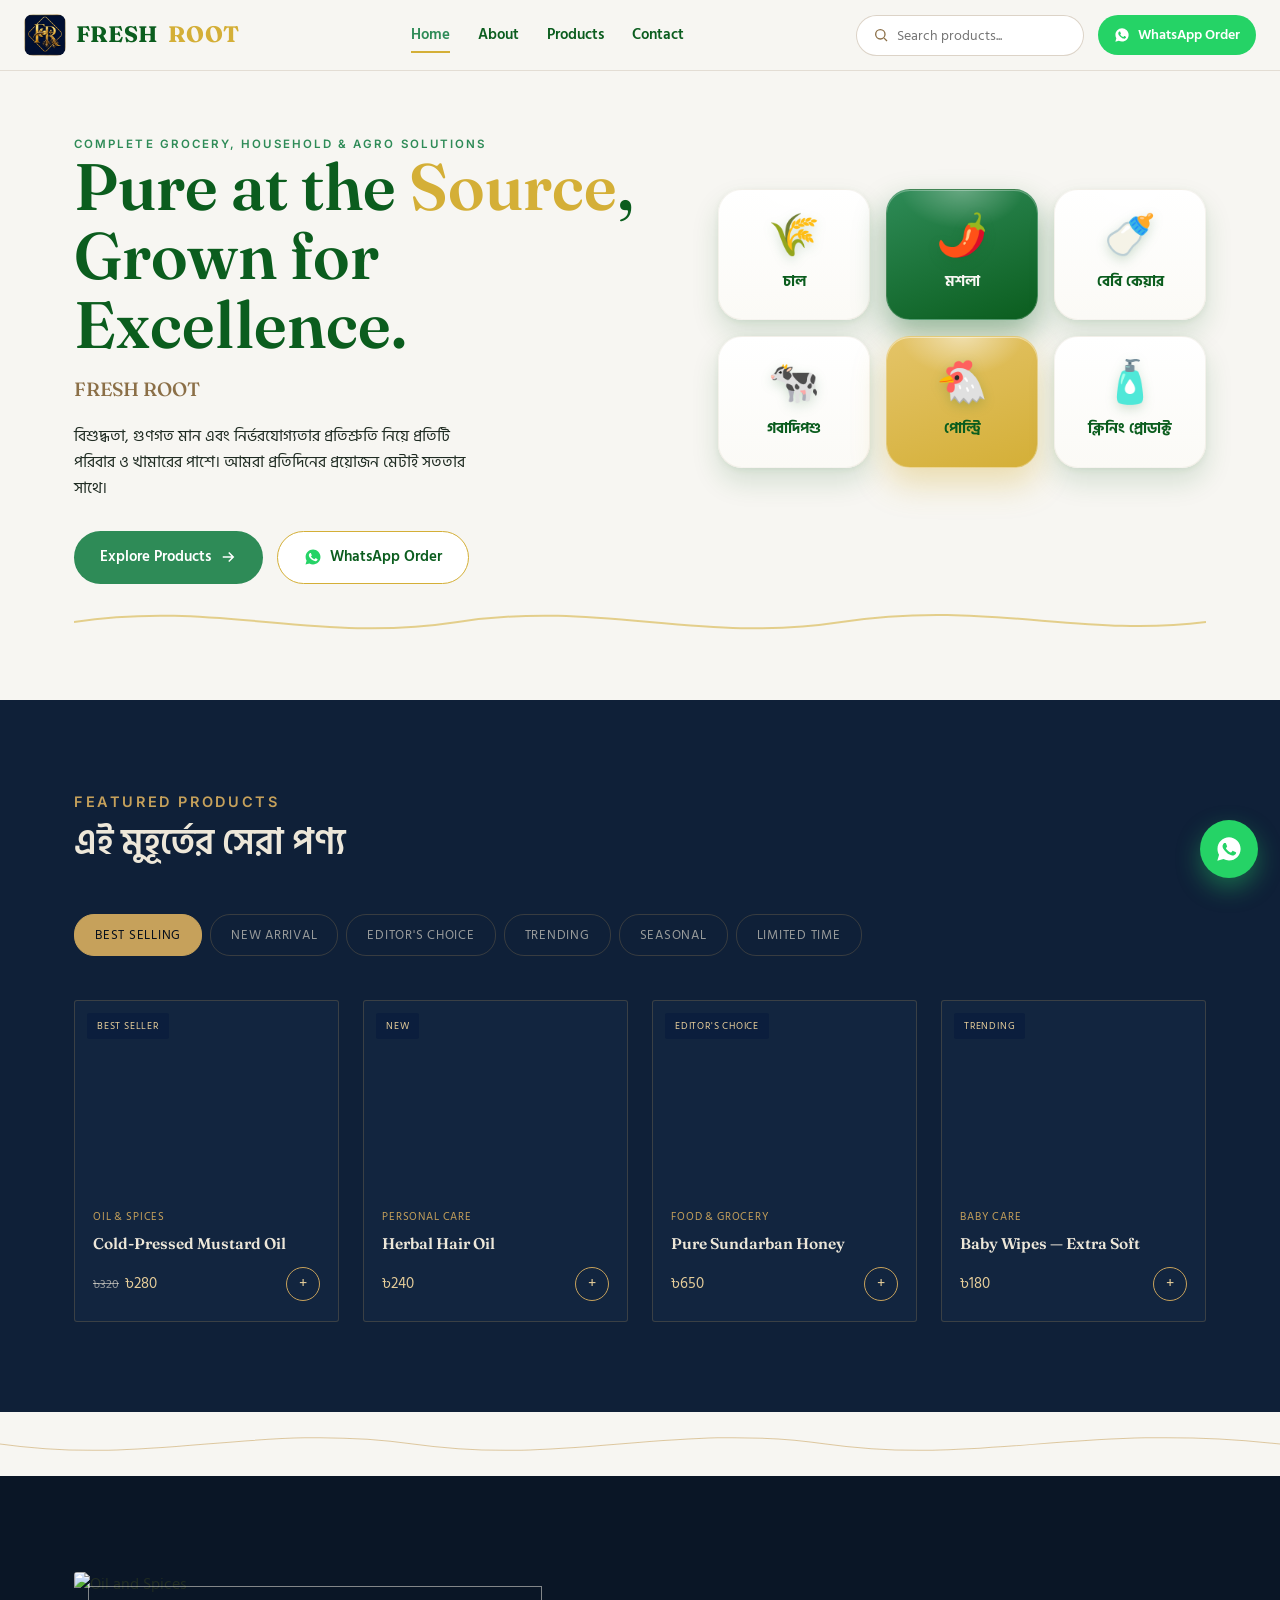
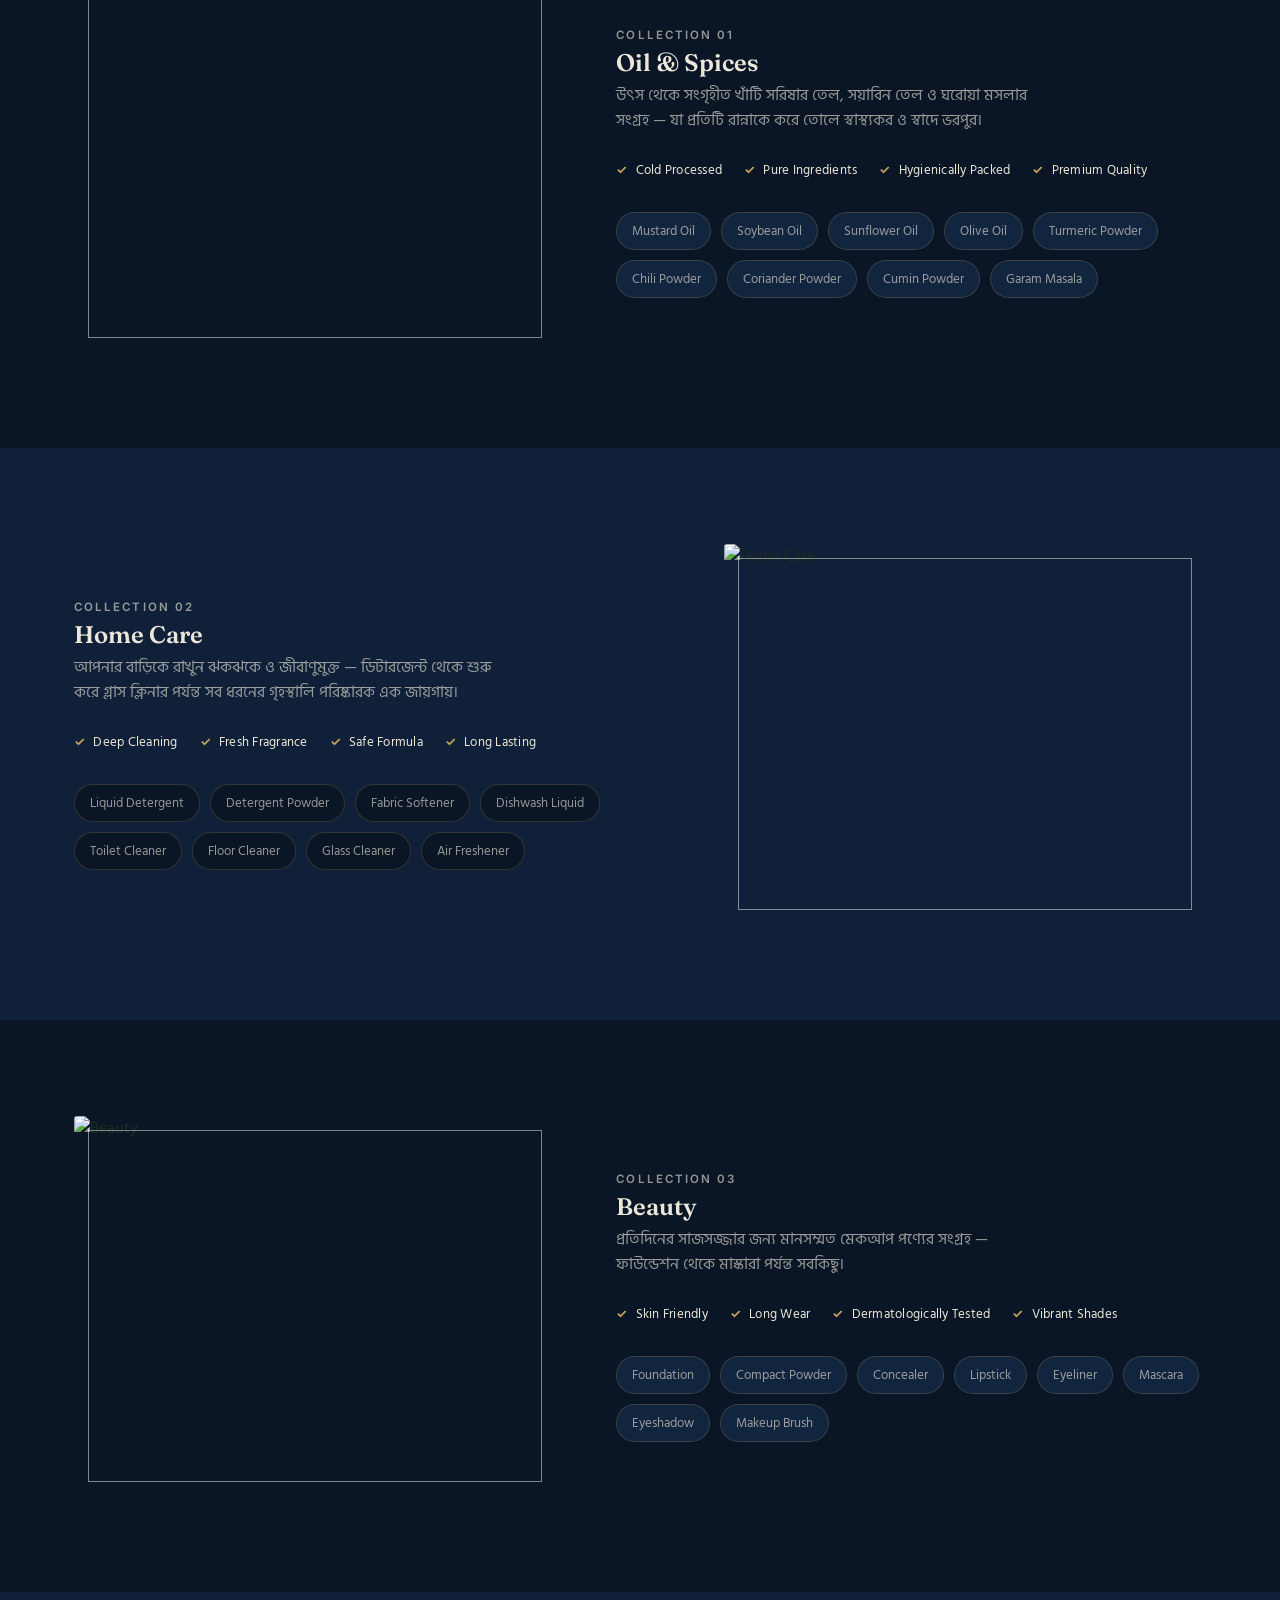
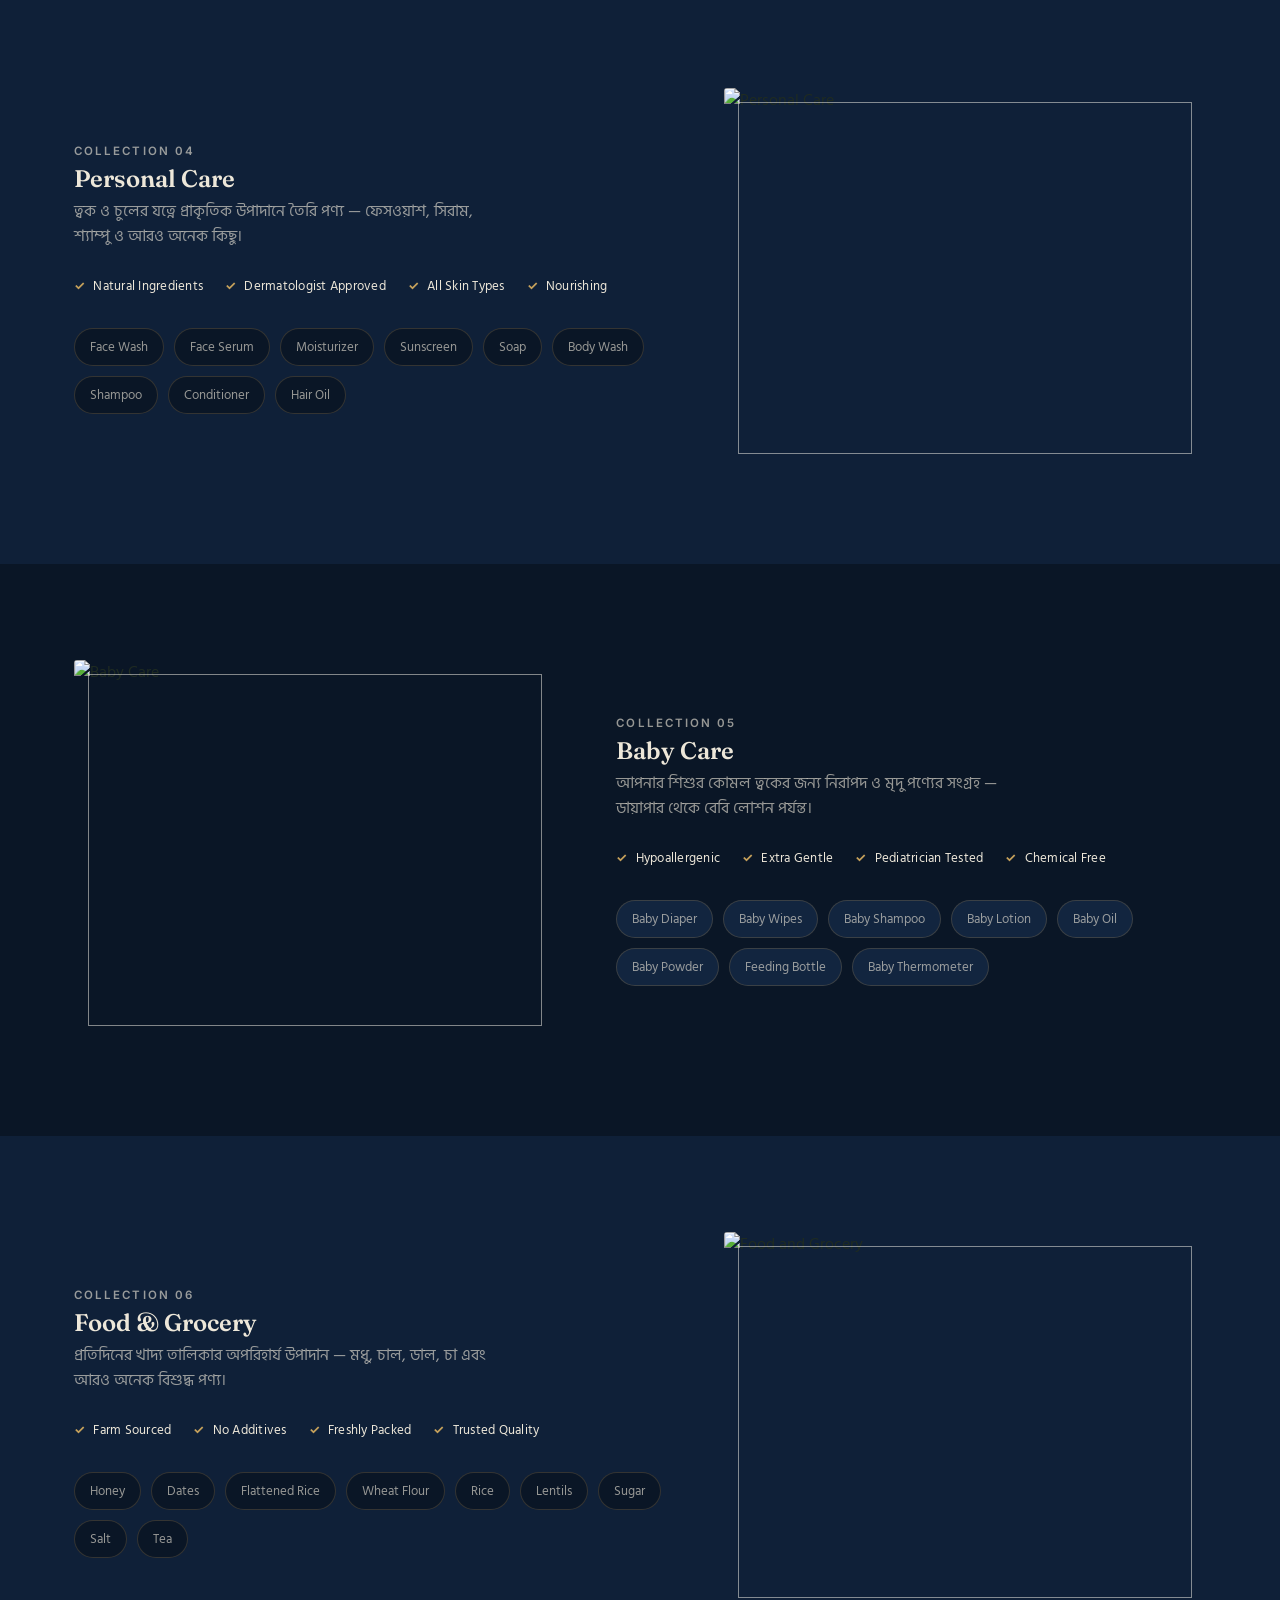
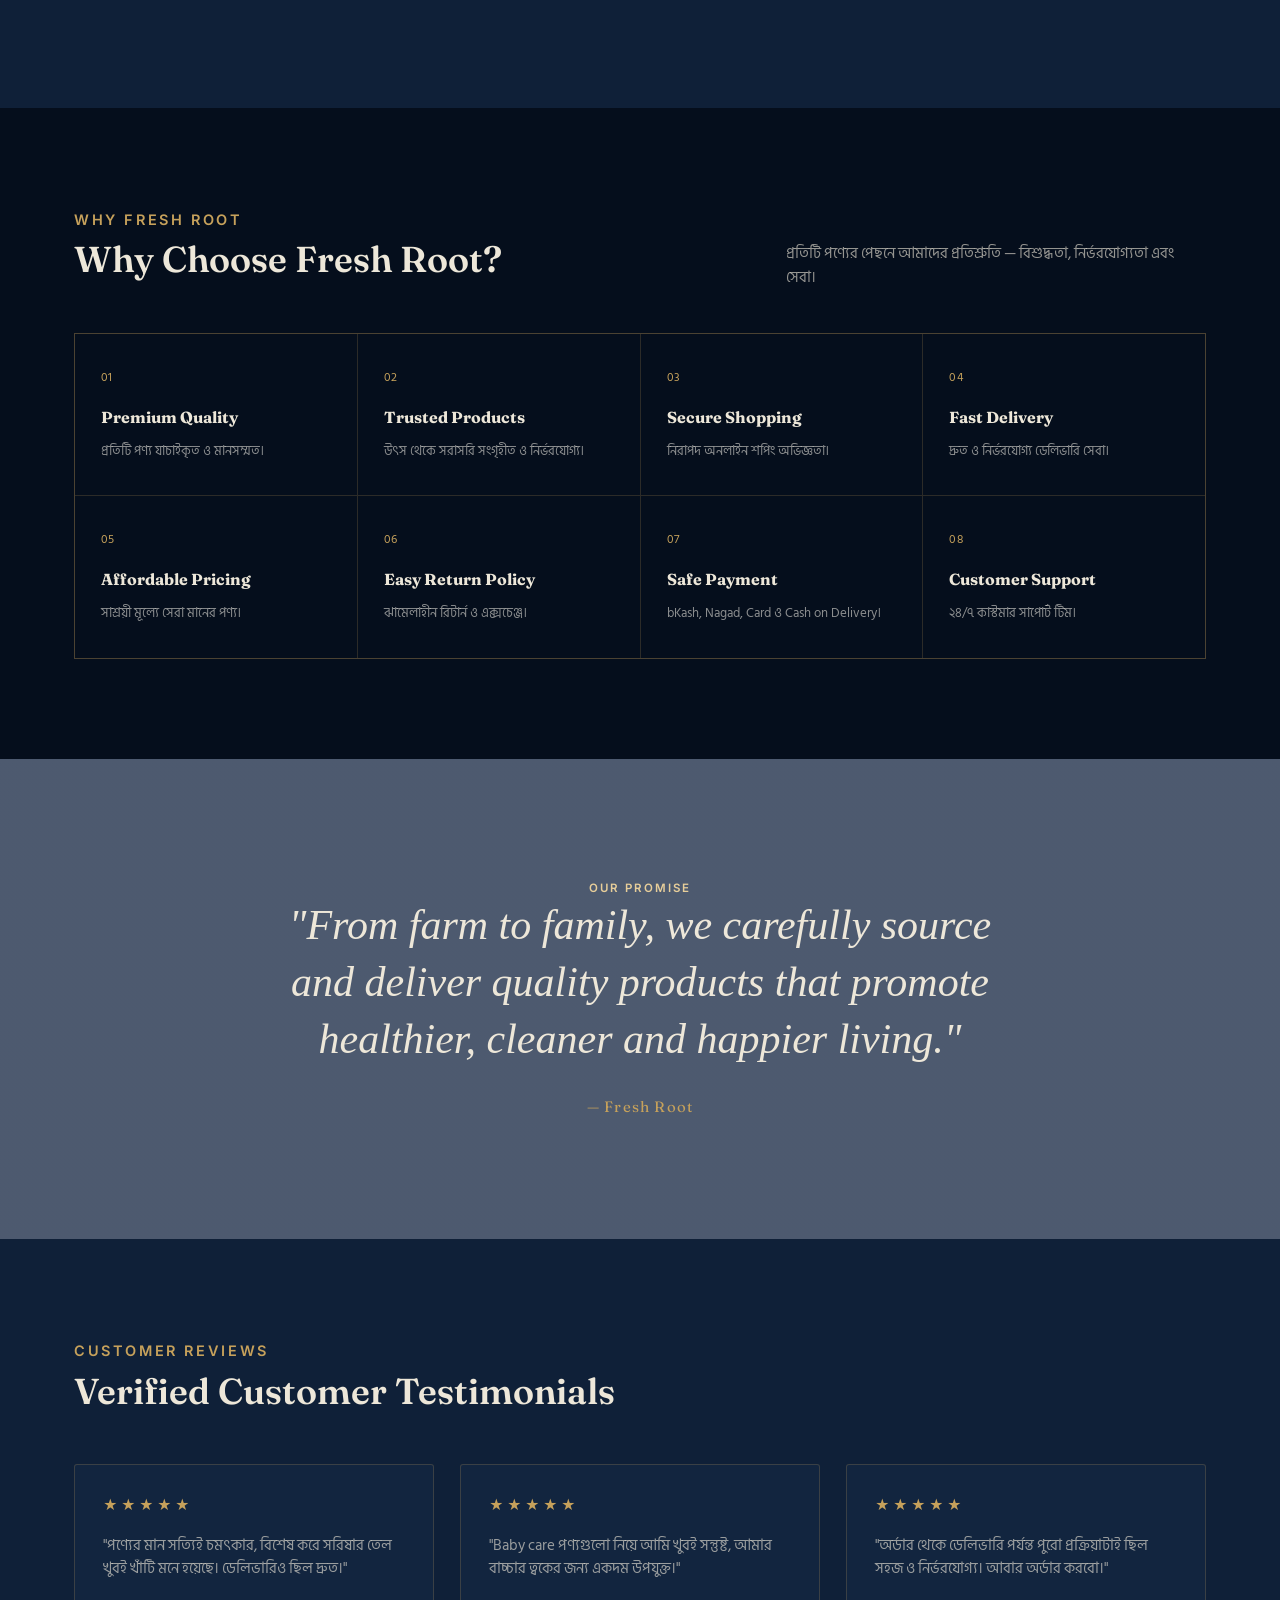
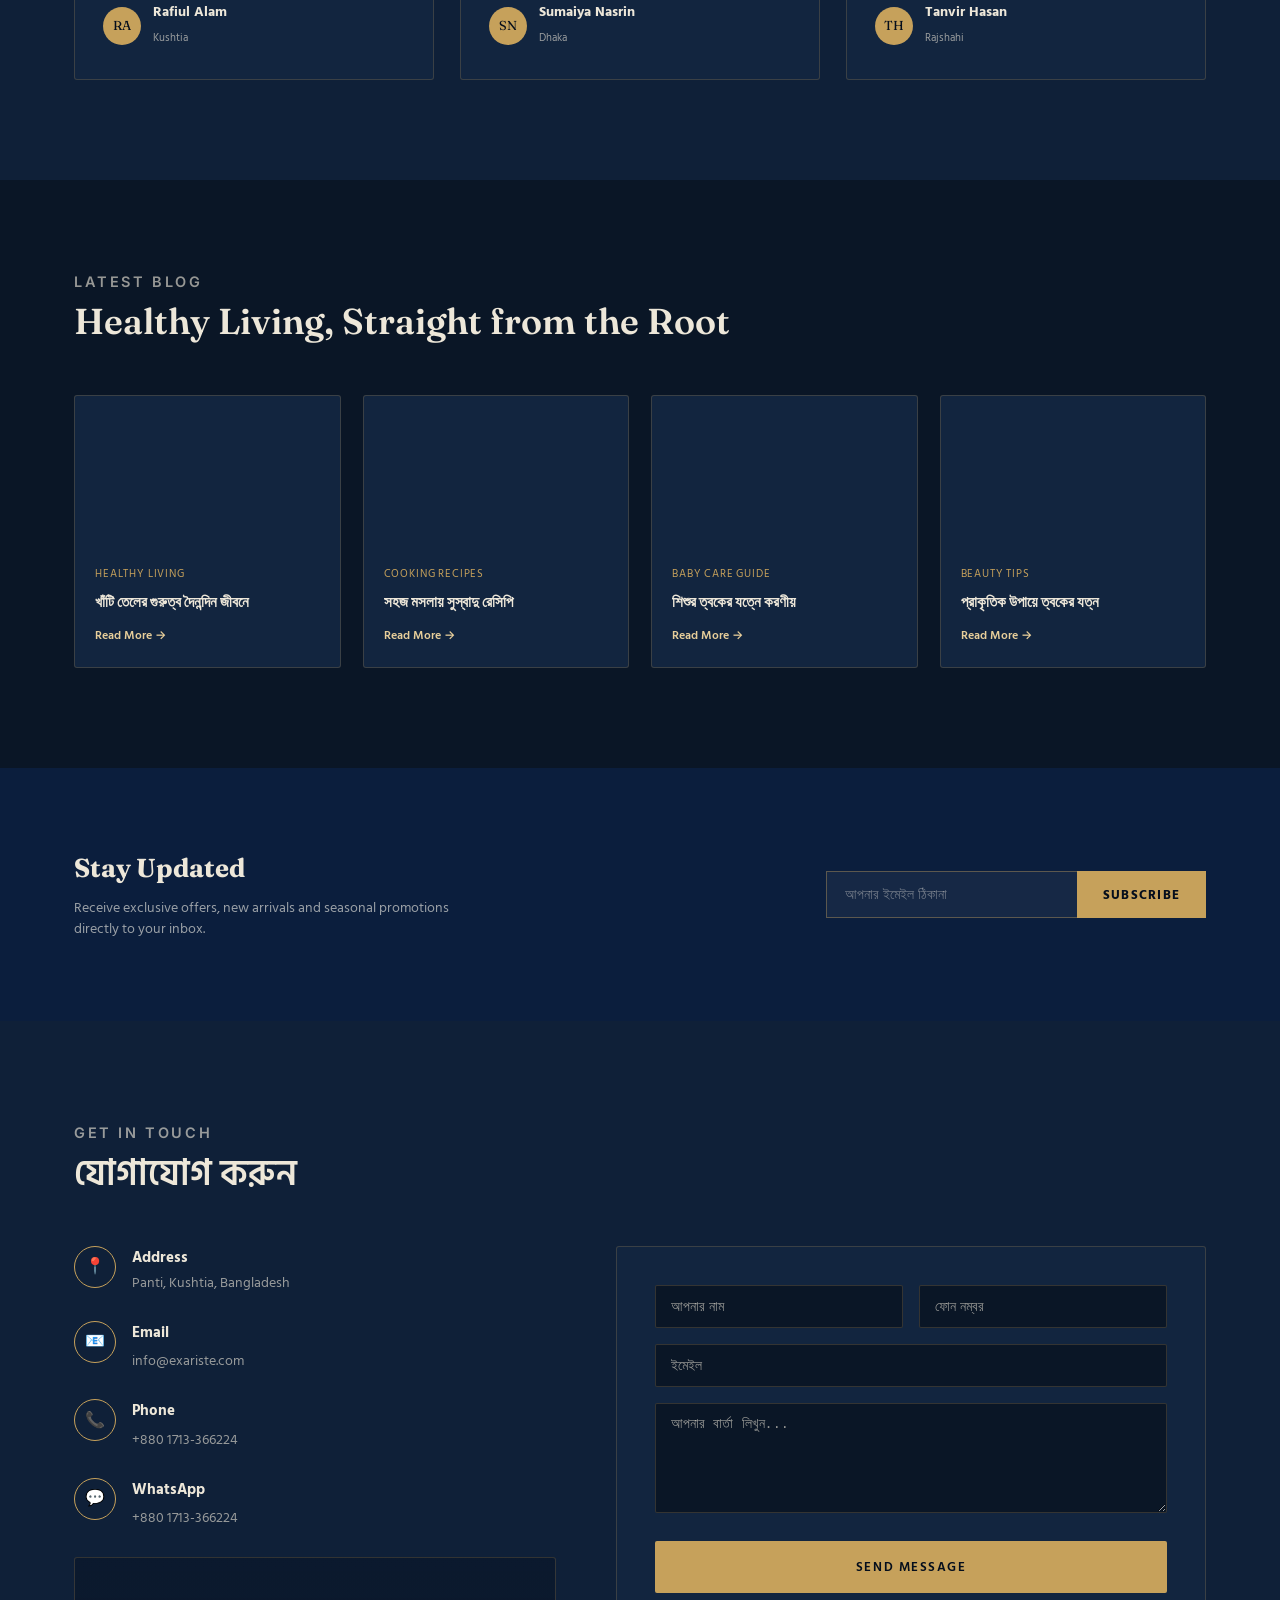
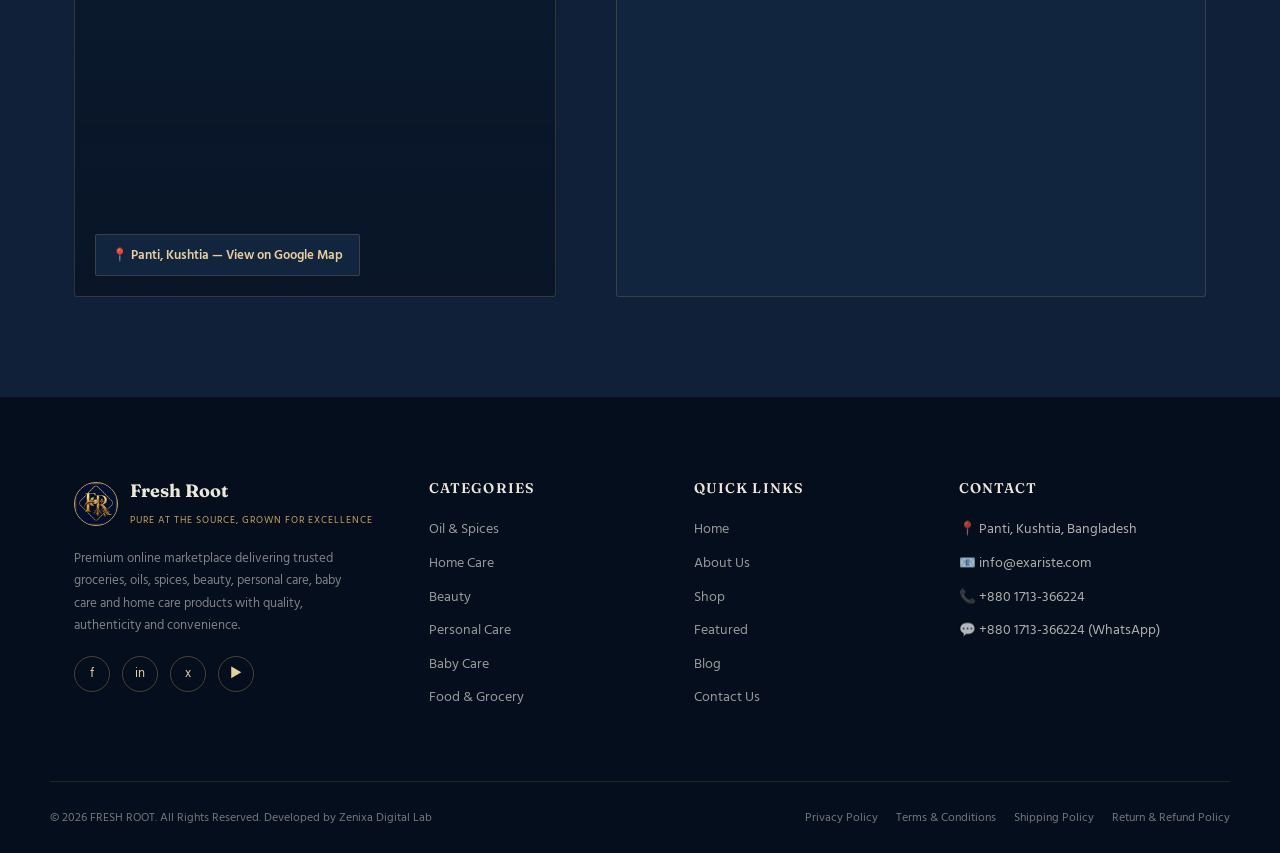
==== commit 05d38c29: "Add files via upload" ====
--- a/index.html
+++ b/index.html
@@ -74,73 +74,382 @@
     </div>
   </section>
 
-  <!-- WHY CHOOSE -->
-  <section class="why">
-    <div class="wrap">
-      <p class="eyebrow" style="text-align:center;">Why Fresh Root</p>
-      <h2 class="display" style="text-align:center; color:var(--green-deep); font-size:clamp(1.9rem,3.4vw,2.6rem);">Why Choose Fresh Root</h2>
-      <div class="why-grid">
-        <div class="why-card"><div class="check"><svg viewBox="0 0 24 24" fill="none" stroke="currentColor" stroke-width="2.5"><path d="M20 6 9 17l-5-5"/></svg></div><div><h3>Wide Range of Products</h3><p>Grocery to agro, all under one roof.</p></div></div>
-        <div class="why-card"><div class="check"><svg viewBox="0 0 24 24" fill="none" stroke="currentColor" stroke-width="2.5"><path d="M20 6 9 17l-5-5"/></svg></div><div><h3>Quality You Can Trust</h3><p>Sourced and checked for purity.</p></div></div>
-        <div class="why-card"><div class="check"><svg viewBox="0 0 24 24" fill="none" stroke="currentColor" stroke-width="2.5"><path d="M20 6 9 17l-5-5"/></svg></div><div><h3>Family &amp; Farm Focused</h3><p>Built for everyday households and farms.</p></div></div>
-        <div class="why-card"><div class="check"><svg viewBox="0 0 24 24" fill="none" stroke="currentColor" stroke-width="2.5"><path d="M20 6 9 17l-5-5"/></svg></div><div><h3>Affordable Pricing</h3><p>Fair prices on every essential.</p></div></div>
-        <div class="why-card"><div class="check"><svg viewBox="0 0 24 24" fill="none" stroke="currentColor" stroke-width="2.5"><path d="M20 6 9 17l-5-5"/></svg></div><div><h3>Reliable Customer Service</h3><p>Real answers, every time you reach out.</p></div></div>
-        <div class="why-card"><div class="check"><svg viewBox="0 0 24 24" fill="none" stroke="currentColor" stroke-width="2.5"><path d="M20 6 9 17l-5-5"/></svg></div><div><h3>Fast WhatsApp Ordering</h3><p>Order in seconds, no app needed.</p></div></div>
-      </div>
-    </div>
-  </section>
-
-  <!-- CTA -->
-  <div class="cta-band">
-    <h2 class="display">Need something specific?</h2>
-    <p>Message us on WhatsApp and we'll help you find it — for your kitchen, your home, or your farm.</p>
-    <a class="btn btn-primary" style="background:var(--gold); color:var(--green-deep);" target="_blank" rel="noopener" href="https://wa.me/8801713366224?text=আমি%20Fresh%20Root%20থেকে%20অর্ডার%20করতে%20চাই">Order on WhatsApp</a>
+  <!-- FEATURED (dark) -->
+  <section class="fr-dark-shop fr-featured" id="featured">
+    <div class="wrap">
+      <div class="fr-sec-head">
+        <div>
+          <p class="eyebrow">Featured Products</p>
+          <h2 class="display">এই মুহূর্তের সেরা পণ্য</h2>
+        </div>
+      </div>
+      <div class="fr-tabs">
+        <span class="fr-tab active">Best Selling</span>
+        <span class="fr-tab">New Arrival</span>
+        <span class="fr-tab">Editor's Choice</span>
+        <span class="fr-tab">Trending</span>
+        <span class="fr-tab">Seasonal</span>
+        <span class="fr-tab">Limited Time</span>
+      </div>
+      <div class="fr-product-grid">
+        <div class="fr-product-card">
+          <div class="fr-pimg" style="background-image:url('https://images.unsplash.com/photo-1474979266404-7eaacbcd87c5?q=80&w=600&auto=format&fit=crop')"><span class="fr-pbadge">Best Seller</span></div>
+          <div class="fr-pbody">
+            <div class="fr-pcat">Oil &amp; Spices</div>
+            <h4>Cold-Pressed Mustard Oil</h4>
+            <div class="fr-prow"><span class="fr-price"><span class="fr-old">৳320</span>৳280</span><span class="fr-add-btn">+</span></div>
+          </div>
+        </div>
+        <div class="fr-product-card">
+          <div class="fr-pimg" style="background-image:url('https://images.unsplash.com/photo-1608571423902-eed4a5ad8108?q=80&w=600&auto=format&fit=crop')"><span class="fr-pbadge">New</span></div>
+          <div class="fr-pbody">
+            <div class="fr-pcat">Personal Care</div>
+            <h4>Herbal Hair Oil</h4>
+            <div class="fr-prow"><span class="fr-price">৳240</span><span class="fr-add-btn">+</span></div>
+          </div>
+        </div>
+        <div class="fr-product-card">
+          <div class="fr-pimg" style="background-image:url('https://images.unsplash.com/photo-1596040033229-a9821ebd058d?q=80&w=600&auto=format&fit=crop')"><span class="fr-pbadge">Editor's Choice</span></div>
+          <div class="fr-pbody">
+            <div class="fr-pcat">Food &amp; Grocery</div>
+            <h4>Pure Sundarban Honey</h4>
+            <div class="fr-prow"><span class="fr-price">৳650</span><span class="fr-add-btn">+</span></div>
+          </div>
+        </div>
+        <div class="fr-product-card">
+          <div class="fr-pimg" style="background-image:url('https://images.unsplash.com/photo-1522335789203-aabd1fc54bc9?q=80&w=600&auto=format&fit=crop')"><span class="fr-pbadge">Trending</span></div>
+          <div class="fr-pbody">
+            <div class="fr-pcat">Baby Care</div>
+            <h4>Baby Wipes — Extra Soft</h4>
+            <div class="fr-prow"><span class="fr-price">৳180</span><span class="fr-add-btn">+</span></div>
+          </div>
+        </div>
+      </div>
+    </div>
+  </section>
+
+  <svg class="fr-divider" viewBox="0 0 1240 64" preserveAspectRatio="none"><path d="M0,32 C150,54 250,10 400,32 C550,54 650,10 800,32 C950,54 1050,10 1240,32"/></svg>
+
+  <!-- COLLECTIONS (dark) -->
+  <section class="fr-collection" id="oil">
+    <div class="wrap fr-coll-inner">
+      <div class="fr-coll-media">
+        <img src="https://images.unsplash.com/photo-1596040033229-a9821ebd058d?q=80&w=900&auto=format&fit=crop" alt="Oil and Spices">
+        <div class="fr-frame"></div>
+      </div>
+      <div class="fr-coll-text">
+        <p class="eyebrow">Collection 01</p>
+        <h2 class="display">Oil &amp; Spices</h2>
+        <p>উৎস থেকে সংগৃহীত খাঁটি সরিষার তেল, সয়াবিন তেল ও ঘরোয়া মসলার সংগ্রহ — যা প্রতিটি রান্নাকে করে তোলে স্বাস্থ্যকর ও স্বাদে ভরপুর।</p>
+        <ul class="fr-feat-list">
+          <li>Cold Processed</li><li>Pure Ingredients</li><li>Hygienically Packed</li><li>Premium Quality</li>
+        </ul>
+        <div class="fr-chip-row">
+          <span class="fr-chip">Mustard Oil</span><span class="fr-chip">Soybean Oil</span><span class="fr-chip">Sunflower Oil</span>
+          <span class="fr-chip">Olive Oil</span><span class="fr-chip">Turmeric Powder</span><span class="fr-chip">Chili Powder</span>
+          <span class="fr-chip">Coriander Powder</span><span class="fr-chip">Cumin Powder</span><span class="fr-chip">Garam Masala</span>
+        </div>
+      </div>
+    </div>
+  </section>
+
+  <section class="fr-collection fr-alt" id="home">
+    <div class="wrap fr-coll-inner fr-rev">
+      <div class="fr-coll-text">
+        <p class="eyebrow">Collection 02</p>
+        <h2 class="display">Home Care</h2>
+        <p>আপনার বাড়িকে রাখুন ঝকঝকে ও জীবাণুমুক্ত — ডিটারজেন্ট থেকে শুরু করে গ্লাস ক্লিনার পর্যন্ত সব ধরনের গৃহস্থালি পরিষ্কারক এক জায়গায়।</p>
+        <ul class="fr-feat-list">
+          <li>Deep Cleaning</li><li>Fresh Fragrance</li><li>Safe Formula</li><li>Long Lasting</li>
+        </ul>
+        <div class="fr-chip-row">
+          <span class="fr-chip">Liquid Detergent</span><span class="fr-chip">Detergent Powder</span><span class="fr-chip">Fabric Softener</span>
+          <span class="fr-chip">Dishwash Liquid</span><span class="fr-chip">Toilet Cleaner</span><span class="fr-chip">Floor Cleaner</span>
+          <span class="fr-chip">Glass Cleaner</span><span class="fr-chip">Air Freshener</span>
+        </div>
+      </div>
+      <div class="fr-coll-media">
+        <img src="https://images.unsplash.com/photo-1585421514738-01798e348b17?q=80&w=900&auto=format&fit=crop" alt="Home Care">
+        <div class="fr-frame"></div>
+      </div>
+    </div>
+  </section>
+
+  <section class="fr-collection" id="beauty">
+    <div class="wrap fr-coll-inner">
+      <div class="fr-coll-media">
+        <img src="https://images.unsplash.com/photo-1522335789203-aabd1fc54bc9?q=80&w=900&auto=format&fit=crop" alt="Beauty">
+        <div class="fr-frame"></div>
+      </div>
+      <div class="fr-coll-text">
+        <p class="eyebrow">Collection 03</p>
+        <h2 class="display">Beauty</h2>
+        <p>প্রতিদিনের সাজসজ্জার জন্য মানসম্মত মেকআপ পণ্যের সংগ্রহ — ফাউন্ডেশন থেকে মাস্কারা পর্যন্ত সবকিছু।</p>
+        <ul class="fr-feat-list">
+          <li>Skin Friendly</li><li>Long Wear</li><li>Dermatologically Tested</li><li>Vibrant Shades</li>
+        </ul>
+        <div class="fr-chip-row">
+          <span class="fr-chip">Foundation</span><span class="fr-chip">Compact Powder</span><span class="fr-chip">Concealer</span>
+          <span class="fr-chip">Lipstick</span><span class="fr-chip">Eyeliner</span><span class="fr-chip">Mascara</span>
+          <span class="fr-chip">Eyeshadow</span><span class="fr-chip">Makeup Brush</span>
+        </div>
+      </div>
+    </div>
+  </section>
+
+  <section class="fr-collection fr-alt" id="personal">
+    <div class="wrap fr-coll-inner fr-rev">
+      <div class="fr-coll-text">
+        <p class="eyebrow">Collection 04</p>
+        <h2 class="display">Personal Care</h2>
+        <p>ত্বক ও চুলের যত্নে প্রাকৃতিক উপাদানে তৈরি পণ্য — ফেসওয়াশ, সিরাম, শ্যাম্পু ও আরও অনেক কিছু।</p>
+        <ul class="fr-feat-list">
+          <li>Natural Ingredients</li><li>Dermatologist Approved</li><li>All Skin Types</li><li>Nourishing</li>
+        </ul>
+        <div class="fr-chip-row">
+          <span class="fr-chip">Face Wash</span><span class="fr-chip">Face Serum</span><span class="fr-chip">Moisturizer</span>
+          <span class="fr-chip">Sunscreen</span><span class="fr-chip">Soap</span><span class="fr-chip">Body Wash</span>
+          <span class="fr-chip">Shampoo</span><span class="fr-chip">Conditioner</span><span class="fr-chip">Hair Oil</span>
+        </div>
+      </div>
+      <div class="fr-coll-media">
+        <img src="https://images.unsplash.com/photo-1556228720-195a672e8a03?q=80&w=900&auto=format&fit=crop" alt="Personal Care">
+        <div class="fr-frame"></div>
+      </div>
+    </div>
+  </section>
+
+  <section class="fr-collection" id="baby">
+    <div class="wrap fr-coll-inner">
+      <div class="fr-coll-media">
+        <img src="https://images.unsplash.com/photo-1522771930-78848d9293e8?q=80&w=900&auto=format&fit=crop" alt="Baby Care">
+        <div class="fr-frame"></div>
+      </div>
+      <div class="fr-coll-text">
+        <p class="eyebrow">Collection 05</p>
+        <h2 class="display">Baby Care</h2>
+        <p>আপনার শিশুর কোমল ত্বকের জন্য নিরাপদ ও মৃদু পণ্যের সংগ্রহ — ডায়াপার থেকে বেবি লোশন পর্যন্ত।</p>
+        <ul class="fr-feat-list">
+          <li>Hypoallergenic</li><li>Extra Gentle</li><li>Pediatrician Tested</li><li>Chemical Free</li>
+        </ul>
+        <div class="fr-chip-row">
+          <span class="fr-chip">Baby Diaper</span><span class="fr-chip">Baby Wipes</span><span class="fr-chip">Baby Shampoo</span>
+          <span class="fr-chip">Baby Lotion</span><span class="fr-chip">Baby Oil</span><span class="fr-chip">Baby Powder</span>
+          <span class="fr-chip">Feeding Bottle</span><span class="fr-chip">Baby Thermometer</span>
+        </div>
+      </div>
+    </div>
+  </section>
+
+  <section class="fr-collection fr-alt" id="grocery">
+    <div class="wrap fr-coll-inner fr-rev">
+      <div class="fr-coll-text">
+        <p class="eyebrow">Collection 06</p>
+        <h2 class="display">Food &amp; Grocery</h2>
+        <p>প্রতিদিনের খাদ্য তালিকার অপরিহার্য উপাদান — মধু, চাল, ডাল, চা এবং আরও অনেক বিশুদ্ধ পণ্য।</p>
+        <ul class="fr-feat-list">
+          <li>Farm Sourced</li><li>No Additives</li><li>Freshly Packed</li><li>Trusted Quality</li>
+        </ul>
+        <div class="fr-chip-row">
+          <span class="fr-chip">Honey</span><span class="fr-chip">Dates</span><span class="fr-chip">Flattened Rice</span>
+          <span class="fr-chip">Wheat Flour</span><span class="fr-chip">Rice</span><span class="fr-chip">Lentils</span>
+          <span class="fr-chip">Sugar</span><span class="fr-chip">Salt</span><span class="fr-chip">Tea</span>
+        </div>
+      </div>
+      <div class="fr-coll-media">
+        <img src="https://images.unsplash.com/photo-1610348725531-843dff563e2c?q=80&w=900&auto=format&fit=crop" alt="Food and Grocery">
+        <div class="fr-frame"></div>
+      </div>
+    </div>
+  </section>
+
+  <!-- WHY CHOOSE (dark, 8 items) -->
+  <section class="fr-dark-shop fr-why">
+    <div class="wrap">
+      <div class="fr-sec-head">
+        <div>
+          <p class="eyebrow">Why Fresh Root</p>
+          <h2 class="display">Why Choose Fresh Root?</h2>
+        </div>
+        <p>প্রতিটি পণ্যের পেছনে আমাদের প্রতিশ্রুতি — বিশুদ্ধতা, নির্ভরযোগ্যতা এবং সেবা।</p>
+      </div>
+      <div class="fr-why-grid">
+        <div class="fr-why-item"><span class="fr-num">01</span><h4>Premium Quality</h4><p>প্রতিটি পণ্য যাচাইকৃত ও মানসম্মত।</p></div>
+        <div class="fr-why-item"><span class="fr-num">02</span><h4>Trusted Products</h4><p>উৎস থেকে সরাসরি সংগৃহীত ও নির্ভরযোগ্য।</p></div>
+        <div class="fr-why-item"><span class="fr-num">03</span><h4>Secure Shopping</h4><p>নিরাপদ অনলাইন শপিং অভিজ্ঞতা।</p></div>
+        <div class="fr-why-item"><span class="fr-num">04</span><h4>Fast Delivery</h4><p>দ্রুত ও নির্ভরযোগ্য ডেলিভারি সেবা।</p></div>
+        <div class="fr-why-item"><span class="fr-num">05</span><h4>Affordable Pricing</h4><p>সাশ্রয়ী মূল্যে সেরা মানের পণ্য।</p></div>
+        <div class="fr-why-item"><span class="fr-num">06</span><h4>Easy Return Policy</h4><p>ঝামেলাহীন রিটার্ন ও এক্সচেঞ্জ।</p></div>
+        <div class="fr-why-item"><span class="fr-num">07</span><h4>Safe Payment</h4><p>bKash, Nagad, Card ও Cash on Delivery।</p></div>
+        <div class="fr-why-item"><span class="fr-num">08</span><h4>Customer Support</h4><p>২৪/৭ কাস্টমার সাপোর্ট টিম।</p></div>
+      </div>
+    </div>
+  </section>
+
+  <!-- PROMISE -->
+  <section class="fr-promise">
+    <div class="wrap">
+      <p class="eyebrow">Our Promise</p>
+      <h2>"From farm to family, we carefully source and deliver quality products that promote healthier, cleaner and happier living."</h2>
+      <div class="fr-sig">— Fresh Root</div>
+    </div>
+  </section>
+
+  <!-- REVIEWS -->
+  <section class="fr-dark-shop fr-reviews">
+    <div class="wrap">
+      <div class="fr-sec-head">
+        <div>
+          <p class="eyebrow">Customer Reviews</p>
+          <h2 class="display">Verified Customer Testimonials</h2>
+        </div>
+      </div>
+      <div class="fr-review-grid">
+        <div class="fr-review-card">
+          <div class="fr-stars">★★★★★</div>
+          <p>"পণ্যের মান সত্যিই চমৎকার, বিশেষ করে সরিষার তেল খুবই খাঁটি মনে হয়েছে। ডেলিভারিও ছিল দ্রুত।"</p>
+          <div class="fr-reviewer"><div class="fr-av">RA</div><div><b>Rafiul Alam</b><span>Kushtia</span></div></div>
+        </div>
+        <div class="fr-review-card">
+          <div class="fr-stars">★★★★★</div>
+          <p>"Baby care পণ্যগুলো নিয়ে আমি খুবই সন্তুষ্ট, আমার বাচ্চার ত্বকের জন্য একদম উপযুক্ত।"</p>
+          <div class="fr-reviewer"><div class="fr-av">SN</div><div><b>Sumaiya Nasrin</b><span>Dhaka</span></div></div>
+        </div>
+        <div class="fr-review-card">
+          <div class="fr-stars">★★★★★</div>
+          <p>"অর্ডার থেকে ডেলিভারি পর্যন্ত পুরো প্রক্রিয়াটাই ছিল সহজ ও নির্ভরযোগ্য। আবার অর্ডার করবো।"</p>
+          <div class="fr-reviewer"><div class="fr-av">TH</div><div><b>Tanvir Hasan</b><span>Rajshahi</span></div></div>
+        </div>
+      </div>
+    </div>
+  </section>
+
+  <!-- BLOG -->
+  <section class="fr-blog" id="blog">
+    <div class="wrap">
+      <div class="fr-sec-head">
+        <div>
+          <p class="eyebrow">Latest Blog</p>
+          <h2 class="display">Healthy Living, Straight from the Root</h2>
+        </div>
+      </div>
+      <div class="fr-blog-grid">
+        <div class="fr-blog-card">
+          <div class="fr-bimg" style="background-image:url('https://images.unsplash.com/photo-1490645935967-10de6ba17061?q=80&w=600&auto=format&fit=crop')"></div>
+          <div class="fr-bbody"><div class="fr-bcat">Healthy Living</div><h4>খাঁটি তেলের গুরুত্ব দৈনন্দিন জীবনে</h4><span class="fr-read">Read More →</span></div>
+        </div>
+        <div class="fr-blog-card">
+          <div class="fr-bimg" style="background-image:url('https://images.unsplash.com/photo-1466637574441-749b8f19452f?q=80&w=600&auto=format&fit=crop')"></div>
+          <div class="fr-bbody"><div class="fr-bcat">Cooking Recipes</div><h4>সহজ মসলায় সুস্বাদু রেসিপি</h4><span class="fr-read">Read More →</span></div>
+        </div>
+        <div class="fr-blog-card">
+          <div class="fr-bimg" style="background-image:url('https://images.unsplash.com/photo-1522335789203-aabd1fc54bc9?q=80&w=600&auto=format&fit=crop')"></div>
+          <div class="fr-bbody"><div class="fr-bcat">Baby Care Guide</div><h4>শিশুর ত্বকের যত্নে করণীয়</h4><span class="fr-read">Read More →</span></div>
+        </div>
+        <div class="fr-blog-card">
+          <div class="fr-bimg" style="background-image:url('https://images.unsplash.com/photo-1556228720-195a672e8a03?q=80&w=600&auto=format&fit=crop')"></div>
+          <div class="fr-bbody"><div class="fr-bcat">Beauty Tips</div><h4>প্রাকৃতিক উপায়ে ত্বকের যত্ন</h4><span class="fr-read">Read More →</span></div>
+        </div>
+      </div>
+    </div>
+  </section>
+
+  <!-- NEWSLETTER -->
+  <section class="fr-newsletter">
+    <div class="wrap fr-news-inner">
+      <div>
+        <h3>Stay Updated</h3>
+        <p>Receive exclusive offers, new arrivals and seasonal promotions directly to your inbox.</p>
+      </div>
+      <form class="fr-news-form" onsubmit="return false;">
+        <input type="email" placeholder="আপনার ইমেইল ঠিকানা" required>
+        <button type="submit">Subscribe</button>
+      </form>
+    </div>
+  </section>
+
+  <!-- CONTACT (dark) -->
+  <section class="fr-contact" id="contact">
+    <div class="wrap">
+      <div class="fr-sec-head">
+        <div>
+          <p class="eyebrow">Get in Touch</p>
+          <h2 class="display">যোগাযোগ করুন</h2>
+        </div>
+      </div>
+      <div class="fr-contact-inner">
+        <div class="fr-contact-info">
+          <div class="fr-c-item"><div class="fr-ic">📍</div><div><h4>Address</h4><p>Panti, Kushtia, Bangladesh</p></div></div>
+          <div class="fr-c-item"><div class="fr-ic">📧</div><div><h4>Email</h4><a href="mailto:info@exariste.com">info@exariste.com</a></div></div>
+          <div class="fr-c-item"><div class="fr-ic">📞</div><div><h4>Phone</h4><a href="tel:+8801713366224">+880 1713-366224</a></div></div>
+          <div class="fr-c-item"><div class="fr-ic">💬</div><div><h4>WhatsApp</h4><a href="https://wa.me/8801713366224">+880 1713-366224</a></div></div>
+          <div class="fr-map-box"><span>📍 Panti, Kushtia — View on Google Map</span></div>
+        </div>
+        <div class="fr-contact-form">
+          <div class="fr-form-row">
+            <input type="text" placeholder="আপনার নাম">
+            <input type="text" placeholder="ফোন নম্বর">
+          </div>
+          <div class="fr-form-row">
+            <input type="email" placeholder="ইমেইল" style="grid-column:1/-1;">
+          </div>
+          <textarea placeholder="আপনার বার্তা লিখুন..."></textarea>
+          <button class="fr-btn fr-btn-gold" style="width:100%; justify-content:center; border:none; cursor:pointer;">Send Message</button>
+        </div>
+      </div>
+    </div>
+  </section>
+
+</main>
+
+<footer class="fr-footer-dark">
+  <div class="wrap fr-foot-grid">
+    <div class="fr-foot-brand-col">
+      <div class="fr-foot-brand">
+        <img src="logo.png" alt="Fresh Root logo">
+        <div><b>Fresh Root</b><span>Pure at the Source, Grown for Excellence</span></div>
+      </div>
+      <p>Premium online marketplace delivering trusted groceries, oils, spices, beauty, personal care, baby care and home care products with quality, authenticity and convenience.</p>
+      <div class="fr-foot-social">
+        <a href="#">f</a><a href="#">in</a><a href="#">x</a><a href="#">▶</a>
+      </div>
+    </div>
+    <div class="fr-foot-col">
+      <h5>Categories</h5>
+      <ul>
+        <li><a href="#oil">Oil &amp; Spices</a></li>
+        <li><a href="#home">Home Care</a></li>
+        <li><a href="#beauty">Beauty</a></li>
+        <li><a href="#personal">Personal Care</a></li>
+        <li><a href="#baby">Baby Care</a></li>
+        <li><a href="#grocery">Food &amp; Grocery</a></li>
+      </ul>
+    </div>
+    <div class="fr-foot-col">
+      <h5>Quick Links</h5>
+      <ul>
+        <li><a href="index.html">Home</a></li>
+        <li><a href="about.html">About Us</a></li>
+        <li><a href="products.html">Shop</a></li>
+        <li><a href="#featured">Featured</a></li>
+        <li><a href="#blog">Blog</a></li>
+        <li><a href="#contact">Contact Us</a></li>
+      </ul>
+    </div>
+    <div class="fr-foot-col">
+      <h5>Contact</h5>
+      <ul>
+        <li>📍 Panti, Kushtia, Bangladesh</li>
+        <li>📧 info@exariste.com</li>
+        <li>📞 +880 1713-366224</li>
+        <li>💬 +880 1713-366224 (WhatsApp)</li>
+      </ul>
+    </div>
   </div>
-
-</main>
-
-<footer>
-  <div class="wrap footer-grid">
-    <div>
-      <div class="footer-logo"><img src="logo.png" alt="Fresh Root logo"> FRESH <span>ROOT</span></div>
-      <p class="footer-tag">Pure at the Source, Grown for Excellence. Complete Grocery, Household &amp; Agro Solutions.</p>
-    </div>
-    <div>
-      <h4>Categories</h4>
-      <ul>
-        <li><a href="products.html#sub-rice">Grocery</a></li>
-        <li><a href="products.html#sub-householdcare">Household Care</a></li>
-        <li><a href="products.html#sub-personalcare">Personal Care</a></li>
-        <li><a href="products.html#sub-babycare">Baby Care</a></li>
-        <li><a href="products.html#sub-mosquito">Mosquito Protection</a></li>
-        <li><a href="products.html#sub-livestock">Livestock &amp; Poultry</a></li>
-        <li><a href="products.html#sub-vet">Veterinary Products</a></li>
-      </ul>
-    </div>
-    <div>
-      <h4>Contact</h4>
-      <div class="footer-address">
-        <svg viewBox="0 0 24 24" fill="none" stroke="currentColor" stroke-width="2"><path d="M21 10c0 6-9 12-9 12s-9-6-9-12a9 9 0 0 1 18 0Z"/><circle cx="12" cy="10" r="3"/></svg>
-        Kushtia, Bangladesh
-      </div>
-      <div class="icon-row">
-        <a class="icon-btn" href="mailto:info@exariste.com" aria-label="Email">
-          <svg viewBox="0 0 24 24" fill="none" stroke="currentColor" stroke-width="2"><rect x="2" y="4" width="20" height="16" rx="2"/><path d="m22 6-10 7L2 6"/></svg>
-        </a>
-        <a class="icon-btn" href="tel:+8801713366224" aria-label="Phone">
-          <svg viewBox="0 0 24 24" fill="none" stroke="currentColor" stroke-width="2"><path d="M22 16.92v3a2 2 0 0 1-2.18 2 19.79 19.79 0 0 1-8.63-3.07 19.5 19.5 0 0 1-6-6 19.79 19.79 0 0 1-3.07-8.67A2 2 0 0 1 4.11 2h3a2 2 0 0 1 2 1.72c.127.96.362 1.903.7 2.81a2 2 0 0 1-.45 2.11L8.09 9.91a16 16 0 0 0 6 6l1.27-1.27a2 2 0 0 1 2.11-.45c.907.338 1.85.573 2.81.7A2 2 0 0 1 22 16.92Z"/></svg>
-        </a>
-        <a class="icon-btn" target="_blank" rel="noopener" href="https://wa.me/8801713366224?text=আমি%20Fresh%20Root%20থেকে%20অর্ডার%20করতে%20চাই" aria-label="WhatsApp">
-          <svg viewBox="0 0 24 24" fill="currentColor"><path d="M12.04 2C6.58 2 2.13 6.45 2.13 11.91c0 1.85.5 3.58 1.36 5.07L2 22l5.2-1.36a9.9 9.9 0 0 0 4.84 1.24h.01c5.46 0 9.91-4.45 9.91-9.91 0-2.65-1.03-5.13-2.9-7C16.97 3.03 14.69 2 12.04 2zm5.78 14.13c-.24.68-1.4 1.31-1.93 1.39-.49.08-1.11.11-1.79-.11-.41-.13-.94-.31-1.62-.6-2.84-1.23-4.7-4.1-4.84-4.29-.14-.19-1.16-1.55-1.16-2.95 0-1.41.74-2.1 1-2.39.26-.29.57-.36.76-.36s.38 0 .55.01c.18.01.41-.07.64.49.24.58.81 2 .88 2.14.07.14.12.31.02.5-.1.19-.15.31-.29.48-.14.17-.3.37-.43.5-.14.14-.29.29-.12.57.17.29.74 1.22 1.6 1.98 1.1.98 2.02 1.28 2.31 1.43.29.14.46.12.63-.07.17-.19.71-.82.9-1.1.19-.29.38-.24.63-.14.26.1 1.65.78 1.93.92.29.14.48.21.55.33.07.12.07.69-.17 1.37z"/></svg>
-        </a>
-      </div>
-    </div>
-  </div>
-  <div class="footer-bottom wrap">
-    <span>© 2026 Fresh Root. All Rights Reserved.</span>
-    <div class="credits">
-      <span>A Brand of EXARISTE GROUP</span>
-      <span>Developed By Zenixa Digital Lab</span>
+  <div class="wrap fr-foot-bottom">
+    <span>© 2026 FRESH ROOT. All Rights Reserved. Developed by Zenixa Digital Lab</span>
+    <div class="fr-policies">
+      <a href="#">Privacy Policy</a><a href="#">Terms &amp; Conditions</a><a href="#">Shipping Policy</a><a href="#">Return &amp; Refund Policy</a>
     </div>
   </div>
 </footer>
--- a/style.css
+++ b/style.css
@@ -146,28 +146,67 @@
 
 .collage{position:relative; min-height:340px;}
 .collage-grid{
-  display:grid; grid-template-columns:repeat(3,1fr); gap:14px;
+  display:grid; grid-template-columns:repeat(3,1fr); gap:16px;
 }
 .collage-card{
-  display:block;
-  background:#fff; border-radius:var(--radius); box-shadow:var(--shadow);
-  padding:20px 14px; text-align:center; border:1px solid rgba(139,111,71,0.12);
-  transition:transform .2s ease, box-shadow .2s ease, border-color .2s ease;
-}
+  position:relative; overflow:hidden;
+  display:flex; flex-direction:column; align-items:center; justify-content:center;
+  background:linear-gradient(180deg, #ffffff, #fbfaf6);
+  border-radius:24px;
+  box-shadow:
+    0 14px 28px rgba(11,93,30,0.14),
+    0 2px 6px rgba(11,93,30,0.07),
+    inset 0 1px 0 rgba(255,255,255,1);
+  padding:26px 14px;
+  text-align:center;
+  border:1px solid rgba(139,111,71,0.08);
+  transition:transform .35s ease, box-shadow .35s ease, border-color .35s ease;
+}
+.collage-card::before{
+  content:""; position:absolute; top:-35%; left:8%; width:84%; height:65%;
+  background:radial-gradient(ellipse at center, rgba(255,255,255,0.95), transparent 70%);
+  pointer-events:none;
+}
+.collage-card::after{
+  content:""; position:absolute; top:-80%; left:-90%; width:55%; height:260%;
+  background:linear-gradient(115deg, transparent, rgba(255,255,255,0.65), transparent);
+  transform:rotate(18deg); transition:left .7s ease; pointer-events:none;
+}
+.collage-card:hover::after{ left:140%; }
 .collage-card:hover{
-  transform:translateY(-4px) scale(1.03) !important;
-  box-shadow:0 14px 28px rgba(212,175,55,0.3); border-color:var(--gold);
-}
-.collage-card .icon{font-size:2rem; line-height:1;}
-.collage-card .label{margin-top:8px; font-size:0.82rem; font-weight:600; color:var(--green-deep);}
-.collage-card:nth-child(1){transform:rotate(-3deg) translateY(6px);}
-.collage-card:nth-child(2){transform:rotate(2deg) translateY(-8px); background:var(--green-deep);}
+  transform:translateY(-6px) scale(1.02) !important;
+  box-shadow:
+    0 20px 38px rgba(212,175,55,0.3),
+    0 4px 10px rgba(11,93,30,0.08),
+    inset 0 1px 0 rgba(255,255,255,1);
+  border-color:var(--gold);
+}
+.collage-card .icon{ font-size:2.6rem; line-height:1; filter:drop-shadow(0 4px 6px rgba(11,93,30,0.18)); }
+.collage-card .label{ margin-top:12px; font-size:0.92rem; font-weight:700; color:var(--green-deep); }
+.collage-card:nth-child(2){
+  background:linear-gradient(160deg, var(--green-leaf), var(--green-deep));
+  border-color:rgba(255,255,255,0.2);
+  box-shadow:
+    0 16px 32px rgba(11,93,30,0.4),
+    inset 0 1px 0 rgba(255,255,255,0.3);
+}
+.collage-card:nth-child(2)::before{ background:radial-gradient(ellipse at center, rgba(255,255,255,0.3), transparent 70%); }
 .collage-card:nth-child(2) .label{color:var(--cream);}
-.collage-card:nth-child(3){transform:rotate(-2deg) translateY(8px);}
-.collage-card:nth-child(4){transform:rotate(2deg) translateY(-4px);}
-.collage-card:nth-child(5){transform:rotate(-2deg) translateY(4px); background:var(--gold);}
+.collage-card:nth-child(5){
+  background:linear-gradient(160deg, #E4C468, var(--gold));
+  border-color:rgba(255,255,255,0.3);
+  box-shadow:
+    0 16px 32px rgba(212,175,55,0.35),
+    inset 0 1px 0 rgba(255,255,255,0.45);
+}
+.collage-card:nth-child(5)::before{ background:radial-gradient(ellipse at center, rgba(255,255,255,0.5), transparent 70%); }
 .collage-card:nth-child(5) .label{color:var(--green-deep);}
-.collage-card:nth-child(6){transform:rotate(2deg) translateY(-6px);}
+@media (max-width:560px){
+  .collage-grid{ gap:10px; }
+  .collage-card{ padding:18px 8px; border-radius:18px; }
+  .collage-card .icon{ font-size:2.1rem; }
+  .collage-card .label{ font-size:0.78rem; }
+}
 
 /* ---------- Page hero (About / Products / Contact top banner) ---------- */
 .page-hero{padding:56px 0 8px; text-align:center;}
@@ -251,6 +290,13 @@
   display:flex; align-items:center; justify-content:center; flex-shrink:0;
 }
 .chip-order svg{width:12px; height:12px; color:#fff;}
+.chip-cart{
+  width:22px; height:22px; border-radius:50%; flex-shrink:0;
+  background:var(--green-leaf); color:#fff; font-size:14px; font-weight:700; line-height:1;
+  display:flex; align-items:center; justify-content:center;
+  transition:transform .2s ease, background .2s ease;
+}
+.chip-cart:hover{ background:var(--green-deep); transform:scale(1.12); }
 
 /* ---------- Why choose ---------- */
 .why-grid{
@@ -365,3 +411,253 @@
 }
 
 :focus-visible{outline:2px solid var(--gold); outline-offset:2px;}
+
+/* ---------- Cart FAB & Drawer (Products page) ---------- */
+.cart-fab{
+  position:fixed; right:24px; bottom:92px; z-index:150;
+  width:56px; height:56px; border-radius:50%;
+  background:var(--green-deep); color:#fff; border:none; cursor:pointer;
+  display:flex; align-items:center; justify-content:center;
+  box-shadow:0 10px 24px rgba(11,93,30,0.35);
+  transition:transform .2s ease;
+}
+.cart-fab svg{ width:24px; height:24px; }
+.cart-fab:hover{ transform:translateY(-3px); }
+.cart-fab.pulse{ animation:cartPulse .4s ease; }
+@keyframes cartPulse{ 0%{transform:scale(1);} 40%{transform:scale(1.18);} 100%{transform:scale(1);} }
+.cart-badge{
+  position:absolute; top:-4px; right:-4px;
+  background:var(--gold); color:var(--green-deep);
+  font-size:11px; font-weight:700;
+  min-width:20px; height:20px; border-radius:999px;
+  display:flex; align-items:center; justify-content:center;
+  padding:0 4px; border:2px solid #fff;
+}
+.cart-overlay{
+  position:fixed; inset:0; background:rgba(11,20,15,0.45);
+  opacity:0; pointer-events:none; transition:opacity .3s ease; z-index:200;
+}
+.cart-overlay.show{ opacity:1; pointer-events:auto; }
+.cart-drawer{
+  position:fixed; top:0; right:0; height:100%; width:min(380px,92vw);
+  background:var(--cream); z-index:201;
+  transform:translateX(100%); transition:transform .35s ease;
+  display:flex; flex-direction:column;
+  box-shadow:-10px 0 30px rgba(0,0,0,0.15);
+}
+.cart-drawer.open{ transform:translateX(0); }
+.cart-drawer-head{
+  display:flex; align-items:center; justify-content:space-between;
+  padding:20px; border-bottom:1px solid rgba(139,111,71,0.15);
+}
+.cart-drawer-head h3{ font-family:'Fraunces',serif; color:var(--green-deep); }
+.cart-drawer-head button{ font-size:18px; color:var(--brown-earth); }
+.cart-items{ flex:1; overflow-y:auto; padding:16px 20px; }
+.cart-empty{ color:var(--brown-earth); font-size:0.9rem; text-align:center; margin-top:30px; }
+.cart-row{
+  display:flex; align-items:center; gap:10px;
+  padding:10px 0; border-bottom:1px solid rgba(139,111,71,0.1);
+}
+.cart-row-name{ flex:1; font-size:0.9rem; font-weight:600; color:var(--text); }
+.cart-row-qty{ display:flex; align-items:center; gap:8px; font-size:0.85rem; }
+.cart-row-qty button{
+  width:22px; height:22px; border-radius:50%; background:#fff;
+  border:1px solid rgba(139,111,71,0.25); color:var(--green-deep); font-weight:700;
+}
+.cart-row-remove{ color:#c0392b; font-size:14px; }
+.checkout-form{
+  padding:16px 20px 20px; border-top:1px solid rgba(139,111,71,0.15);
+  display:flex; flex-direction:column; gap:10px;
+}
+.checkout-form input, .checkout-form textarea{
+  width:100%; padding:11px 14px; border-radius:10px;
+  border:1px solid rgba(139,111,71,0.25); font-family:inherit; font-size:0.9rem;
+  background:#fff; resize:vertical;
+}
+.checkout-form button[disabled]{ opacity:0.7; cursor:not-allowed; }
+.cart-status{ font-size:0.82rem; color:var(--green-deep); text-align:center; min-height:1em; opacity:0; transition:opacity .3s ease; }
+.cart-status.show{ opacity:1; }
+body.cart-open{ overflow:hidden; }
+@media (max-width:560px){
+  .cart-fab{ right:16px; bottom:82px; width:50px; height:50px; }
+  .cart-fab svg{ width:20px; height:20px; }
+}
+
+/* ================= FRESH ROOT — DARK SHOWCASE SECTIONS (Featured → Contact) ================= */
+:root{
+  --fr-navy:#0B1E3D;
+  --fr-navy-deep:#050E1C;
+  --fr-gold:#C6A15B;
+  --fr-gold-light:#E7CE9A;
+  --fr-cream:#0A1626;
+  --fr-cream-2:#0F2038;
+  --fr-surface:#12253F;
+  --fr-ink:#EDE7D9;
+  --fr-muted:rgba(237,231,217,0.62);
+  --fr-line:rgba(198,161,91,0.22);
+}
+.fr-dark-shop{ background:var(--fr-cream); }
+.fr-dark-shop .eyebrow{ color:var(--fr-gold) !important; }
+.fr-dark-shop .eyebrow::before{ background:var(--fr-gold) !important; }
+.fr-sec-head{ display:flex; justify-content:space-between; align-items:flex-end; margin-bottom:44px; gap:24px; flex-wrap:wrap; }
+.fr-sec-head h2{ font-size:clamp(26px,3vw,36px); color:var(--fr-ink); }
+.fr-sec-head p{ color:var(--fr-muted); max-width:420px; font-size:14.5px; }
+
+.fr-btn{
+  display:inline-flex; align-items:center; gap:10px;
+  padding:15px 30px; font-size:13px; letter-spacing:0.12em; text-transform:uppercase; font-weight:600;
+  border-radius:2px; cursor:pointer; border:1px solid transparent; transition:all .35s ease;
+}
+.fr-btn-gold{ background:var(--fr-gold); color:var(--fr-navy-deep); }
+.fr-btn-gold:hover{ background:var(--fr-gold-light); transform:translateY(-2px); }
+
+.fr-divider{ width:100%; height:64px; display:block; }
+.fr-divider path{ stroke:var(--fr-gold); stroke-width:1; fill:none; opacity:0.55; }
+
+/* Featured */
+.fr-featured{ padding:90px 0; background:var(--fr-cream-2); }
+.fr-tabs{ display:flex; gap:8px; flex-wrap:wrap; margin-bottom:44px; }
+.fr-tab{
+  padding:10px 20px; font-size:12.5px; letter-spacing:0.06em; text-transform:uppercase;
+  border:1px solid var(--fr-line); border-radius:20px; color:var(--fr-muted); cursor:pointer;
+}
+.fr-tab.active{ background:var(--fr-gold); color:var(--fr-navy-deep); border-color:var(--fr-gold); }
+.fr-product-grid{ display:grid; grid-template-columns:repeat(4,1fr); gap:24px; }
+.fr-product-card{ border:1px solid var(--fr-line); border-radius:3px; overflow:hidden; background:var(--fr-surface); transition:all .35s ease; position:relative; }
+.fr-product-card:hover{ box-shadow:0 20px 34px -22px rgba(0,0,0,0.6); transform:translateY(-6px); }
+.fr-pimg{ height:190px; background-size:cover; background-position:center; position:relative; }
+.fr-pbadge{ position:absolute; top:12px; left:12px; background:var(--fr-navy); color:var(--fr-gold-light); font-size:10px; letter-spacing:0.08em; text-transform:uppercase; padding:5px 10px; border-radius:2px; }
+.fr-pbody{ padding:18px 18px 20px; }
+.fr-pcat{ font-size:10.5px; color:var(--fr-gold); text-transform:uppercase; letter-spacing:0.08em; margin-bottom:6px; }
+.fr-product-card h4{ font-size:15.5px; margin-bottom:10px; font-weight:600; color:var(--fr-ink); font-family:'Fraunces',serif; }
+.fr-prow{ display:flex; justify-content:space-between; align-items:center; }
+.fr-price{ color:var(--fr-gold-light); font-size:14.5px; }
+.fr-price .fr-old{ text-decoration:line-through; color:var(--fr-muted); font-size:12px; margin-right:6px; }
+.fr-add-btn{ width:34px; height:34px; border-radius:50%; border:1px solid var(--fr-gold); display:flex; align-items:center; justify-content:center; font-size:15px; color:var(--fr-gold-light); transition:all .25s; cursor:pointer; }
+.fr-add-btn:hover{ background:var(--fr-gold); color:var(--fr-navy-deep); }
+
+/* Collections */
+.fr-collection{ padding:96px 0; background:var(--fr-cream); }
+.fr-collection.fr-alt{ background:var(--fr-cream-2); }
+.fr-coll-inner{ display:grid; grid-template-columns:0.9fr 1.1fr; gap:60px; align-items:center; }
+.fr-coll-inner.fr-rev{ grid-template-columns:1.1fr 0.9fr; }
+.fr-coll-inner.fr-rev .fr-coll-media{ order:2; }
+.fr-coll-media{ position:relative; height:380px; border-radius:3px; overflow:hidden; }
+.fr-coll-media img{ width:100%; height:100%; object-fit:cover; display:block; }
+.fr-coll-media .fr-frame{ position:absolute; inset:14px; border:1px solid rgba(250,246,236,0.5); pointer-events:none; }
+.fr-coll-text p{ color:var(--fr-muted); max-width:420px; }
+.fr-coll-text h2{ color:var(--fr-ink); }
+.fr-feat-list{ display:flex; gap:22px; flex-wrap:wrap; margin:26px 0 32px; list-style:none; padding:0; }
+.fr-feat-list li{ font-size:12.5px; color:var(--fr-ink); display:flex; align-items:center; gap:8px; letter-spacing:0.02em; }
+.fr-feat-list li::before{ content:"✓"; color:var(--fr-gold); font-weight:700; }
+.fr-chip-row{ display:flex; flex-wrap:wrap; gap:10px; margin-top:6px; }
+.fr-chip{ padding:8px 15px; font-size:12.5px; border:1px solid var(--fr-line); background:var(--fr-surface); border-radius:20px; color:var(--fr-muted); display:inline-block; }
+.fr-collection.fr-alt .fr-chip{ background:var(--fr-cream); }
+
+/* Why (dark, 8 items) */
+.fr-why{ background:var(--fr-navy-deep); padding:100px 0; }
+.fr-why-grid{ display:grid; grid-template-columns:repeat(4,1fr); gap:1px; background:rgba(198,161,91,0.2); border:1px solid rgba(198,161,91,0.2); }
+.fr-why-item{ background:var(--fr-navy-deep); padding:34px 26px; }
+.fr-why-item .fr-num{ font-size:12px; color:var(--fr-gold); margin-bottom:18px; display:block; letter-spacing:0.04em; }
+.fr-why-item h4{ color:var(--fr-ink); font-size:16px; margin-bottom:10px; font-family:'Fraunces',serif; }
+.fr-why-item p{ color:rgba(250,246,236,0.55); font-size:13px; }
+
+/* Promise */
+.fr-promise{
+  padding:120px 0; text-align:center;
+  background:
+    linear-gradient(rgba(11,30,61,0.72),rgba(11,30,61,0.72)),
+    url('https://images.unsplash.com/photo-1500937386664-56d1dfef3854?q=80&w=1400&auto=format&fit=crop') center/cover fixed;
+  color:var(--fr-ink);
+}
+.fr-promise .eyebrow{ justify-content:center; color:var(--fr-gold-light) !important; }
+.fr-promise h2{ color:var(--fr-ink); font-size:clamp(28px,3.6vw,42px); max-width:760px; margin:0 auto; font-style:italic; font-weight:500; line-height:1.35; font-family:'Fraunces',serif; }
+.fr-promise .fr-sig{ margin-top:28px; color:var(--fr-gold); font-size:15px; letter-spacing:0.08em; font-family:'Fraunces',serif; }
+
+/* Reviews */
+.fr-reviews{ padding:100px 0; background:var(--fr-cream-2); }
+.fr-review-grid{ display:grid; grid-template-columns:repeat(3,1fr); gap:26px; }
+.fr-review-card{ background:var(--fr-surface); border:1px solid var(--fr-line); padding:30px 28px; border-radius:3px; }
+.fr-stars{ color:var(--fr-gold); letter-spacing:3px; margin-bottom:16px; font-size:14px; }
+.fr-review-card p{ font-size:14.5px; color:var(--fr-muted); margin-bottom:22px; }
+.fr-reviewer{ display:flex; align-items:center; gap:12px; }
+.fr-av{ width:38px; height:38px; border-radius:50%; background:var(--fr-gold); color:var(--fr-navy-deep); display:flex; align-items:center; justify-content:center; font-size:13px; font-family:'Fraunces',serif; flex-shrink:0; }
+.fr-reviewer b{ display:block; font-size:13.5px; color:var(--fr-ink); }
+.fr-reviewer span{ font-size:11px; color:var(--fr-muted); }
+
+/* Blog */
+.fr-blog{ padding:90px 0 100px; background:var(--fr-cream); }
+.fr-blog-grid{ display:grid; grid-template-columns:repeat(4,1fr); gap:22px; }
+.fr-blog-card{ background:var(--fr-surface); border:1px solid var(--fr-line); border-radius:3px; overflow:hidden; }
+.fr-bimg{ height:150px; background-size:cover; background-position:center; }
+.fr-bbody{ padding:20px; }
+.fr-bcat{ font-size:10.5px; color:var(--fr-gold); text-transform:uppercase; letter-spacing:0.08em; margin-bottom:8px; }
+.fr-blog-card h4{ font-size:15px; line-height:1.4; margin-bottom:10px; color:var(--fr-ink); font-family:'Fraunces',serif; }
+.fr-read{ font-size:12px; color:var(--fr-gold-light); font-weight:600; }
+
+/* Newsletter */
+.fr-newsletter{ padding:80px 0; background:var(--fr-navy); }
+.fr-news-inner{ display:flex; justify-content:space-between; align-items:center; gap:40px; flex-wrap:wrap; }
+.fr-news-inner h3{ color:var(--fr-ink); font-size:26px; max-width:380px; font-family:'Fraunces',serif; }
+.fr-news-inner p{ color:rgba(250,246,236,0.6); font-size:13.5px; margin-top:8px; max-width:380px; }
+.fr-news-form{ display:flex; gap:0; min-width:380px; }
+.fr-news-form input{ flex:1; padding:15px 18px; border:1px solid rgba(198,161,91,0.4); border-right:none; background:rgba(237,231,217,0.05); color:var(--fr-ink); font-size:13.5px; }
+.fr-news-form input::placeholder{ color:rgba(250,246,236,0.4); }
+.fr-news-form button{ padding:0 26px; background:var(--fr-gold); color:var(--fr-navy-deep); border:none; font-size:12.5px; letter-spacing:0.1em; text-transform:uppercase; font-weight:700; cursor:pointer; }
+
+/* Contact (dark) */
+.fr-contact{ padding:100px 0; background:var(--fr-cream-2); }
+.fr-contact-inner{ display:grid; grid-template-columns:0.9fr 1.1fr; gap:60px; }
+.fr-contact-info .fr-c-item{ display:flex; gap:16px; margin-bottom:26px; align-items:flex-start; }
+.fr-ic{ width:42px; height:42px; border:1px solid var(--fr-gold); border-radius:50%; flex:none; display:flex; align-items:center; justify-content:center; color:var(--fr-gold); font-size:16px; }
+.fr-c-item h4{ font-size:14.5px; margin-bottom:4px; color:var(--fr-ink); }
+.fr-c-item p, .fr-c-item a{ font-size:13.5px; color:var(--fr-muted); }
+.fr-map-box{ height:340px; border-radius:3px; border:1px solid var(--fr-line); background:linear-gradient(rgba(5,14,28,0.35),rgba(5,14,28,0.6)), url('https://images.unsplash.com/photo-1524661135-423995f22d0b?q=80&w=1200&auto=format&fit=crop') center/cover; display:flex; align-items:flex-end; padding:20px; }
+.fr-map-box span{ background:var(--fr-surface); border:1px solid var(--fr-line); padding:10px 16px; font-size:12.5px; border-radius:2px; color:var(--fr-gold-light); font-weight:600; }
+.fr-contact-form{ background:var(--fr-surface); border:1px solid var(--fr-line); padding:38px; border-radius:3px; }
+.fr-form-row{ display:grid; grid-template-columns:1fr 1fr; gap:16px; margin-bottom:16px; }
+.fr-contact-form input, .fr-contact-form textarea{ width:100%; padding:13px 15px; border:1px solid var(--fr-line); background:var(--fr-cream); color:var(--fr-ink); font-size:13.5px; border-radius:2px; }
+.fr-contact-form input::placeholder, .fr-contact-form textarea::placeholder{ color:var(--fr-muted); }
+.fr-contact-form textarea{ margin-bottom:20px; min-height:110px; resize:vertical; }
+.fr-contact-form input:focus, .fr-contact-form textarea:focus{ outline:1.5px solid var(--fr-gold); }
+
+/* Dark Footer */
+footer.fr-footer-dark{ background:var(--fr-navy-deep); color:rgba(250,246,236,0.7); padding:80px 0 0; }
+.fr-foot-grid{ display:grid; grid-template-columns:1.4fr 1fr 1fr 1.1fr; gap:40px; padding-bottom:60px; border-bottom:1px solid rgba(198,161,91,0.15); }
+.fr-foot-brand{ display:flex; align-items:center; gap:12px; margin-bottom:16px; }
+.fr-foot-brand img{ width:44px; height:44px; border-radius:50%; object-fit:cover; border:1.5px solid var(--fr-gold); }
+.fr-foot-brand b{ color:var(--fr-ink); font-family:'Fraunces',serif; font-size:18px; display:block; }
+.fr-foot-brand span{ color:var(--fr-gold); font-size:10px; letter-spacing:0.1em; text-transform:uppercase; }
+.fr-foot-grid p{ font-size:13px; line-height:1.7; color:rgba(250,246,236,0.5); max-width:280px; }
+.fr-foot-social{ display:flex; gap:12px; margin-top:20px; }
+.fr-foot-social a{ width:36px; height:36px; border:1px solid rgba(198,161,91,0.35); border-radius:50%; display:flex; align-items:center; justify-content:center; font-size:13px; color:var(--fr-gold-light); transition:all .25s; }
+.fr-foot-social a:hover{ background:var(--fr-gold); color:var(--fr-navy-deep); border-color:var(--fr-gold); }
+.fr-foot-col h5{ color:var(--fr-ink); font-size:14px; letter-spacing:0.08em; text-transform:uppercase; margin-bottom:20px; font-weight:600; font-family:'Fraunces',serif; }
+.fr-foot-col li{ margin-bottom:12px; font-size:13.5px; list-style:none; }
+.fr-foot-col a{ color:rgba(250,246,236,0.6); transition:color .2s; }
+.fr-foot-col a:hover{ color:var(--fr-gold-light); }
+.fr-foot-bottom{ padding:26px 0; display:flex; justify-content:space-between; align-items:center; flex-wrap:wrap; gap:12px; font-size:12px; color:rgba(250,246,236,0.45); }
+.fr-foot-bottom .fr-policies{ display:flex; gap:18px; flex-wrap:wrap; }
+.fr-foot-bottom .fr-policies a:hover{ color:var(--fr-gold-light); }
+
+/* Responsive for dark sections */
+@media (max-width: 980px){
+  .fr-product-grid{ grid-template-columns:repeat(2,1fr); }
+  .fr-coll-inner, .fr-coll-inner.fr-rev{ grid-template-columns:1fr; }
+  .fr-coll-inner.fr-rev .fr-coll-media{ order:0; }
+  .fr-why-grid{ grid-template-columns:repeat(2,1fr); }
+  .fr-review-grid{ grid-template-columns:1fr; }
+  .fr-blog-grid{ grid-template-columns:repeat(2,1fr); }
+  .fr-contact-inner{ grid-template-columns:1fr; }
+  .fr-foot-grid{ grid-template-columns:1fr 1fr; }
+  .fr-form-row{ grid-template-columns:1fr; }
+}
+@media (max-width: 560px){
+  .fr-product-grid{ grid-template-columns:1fr; }
+  .fr-why-grid{ grid-template-columns:1fr; }
+  .fr-blog-grid{ grid-template-columns:1fr; }
+  .fr-foot-grid{ grid-template-columns:1fr; }
+  .fr-news-inner{ flex-direction:column; align-items:flex-start; }
+  .fr-news-form{ min-width:100%; flex-direction:column; gap:10px; }
+  .fr-news-form input{ border-right:1px solid rgba(198,161,91,0.4); }
+}
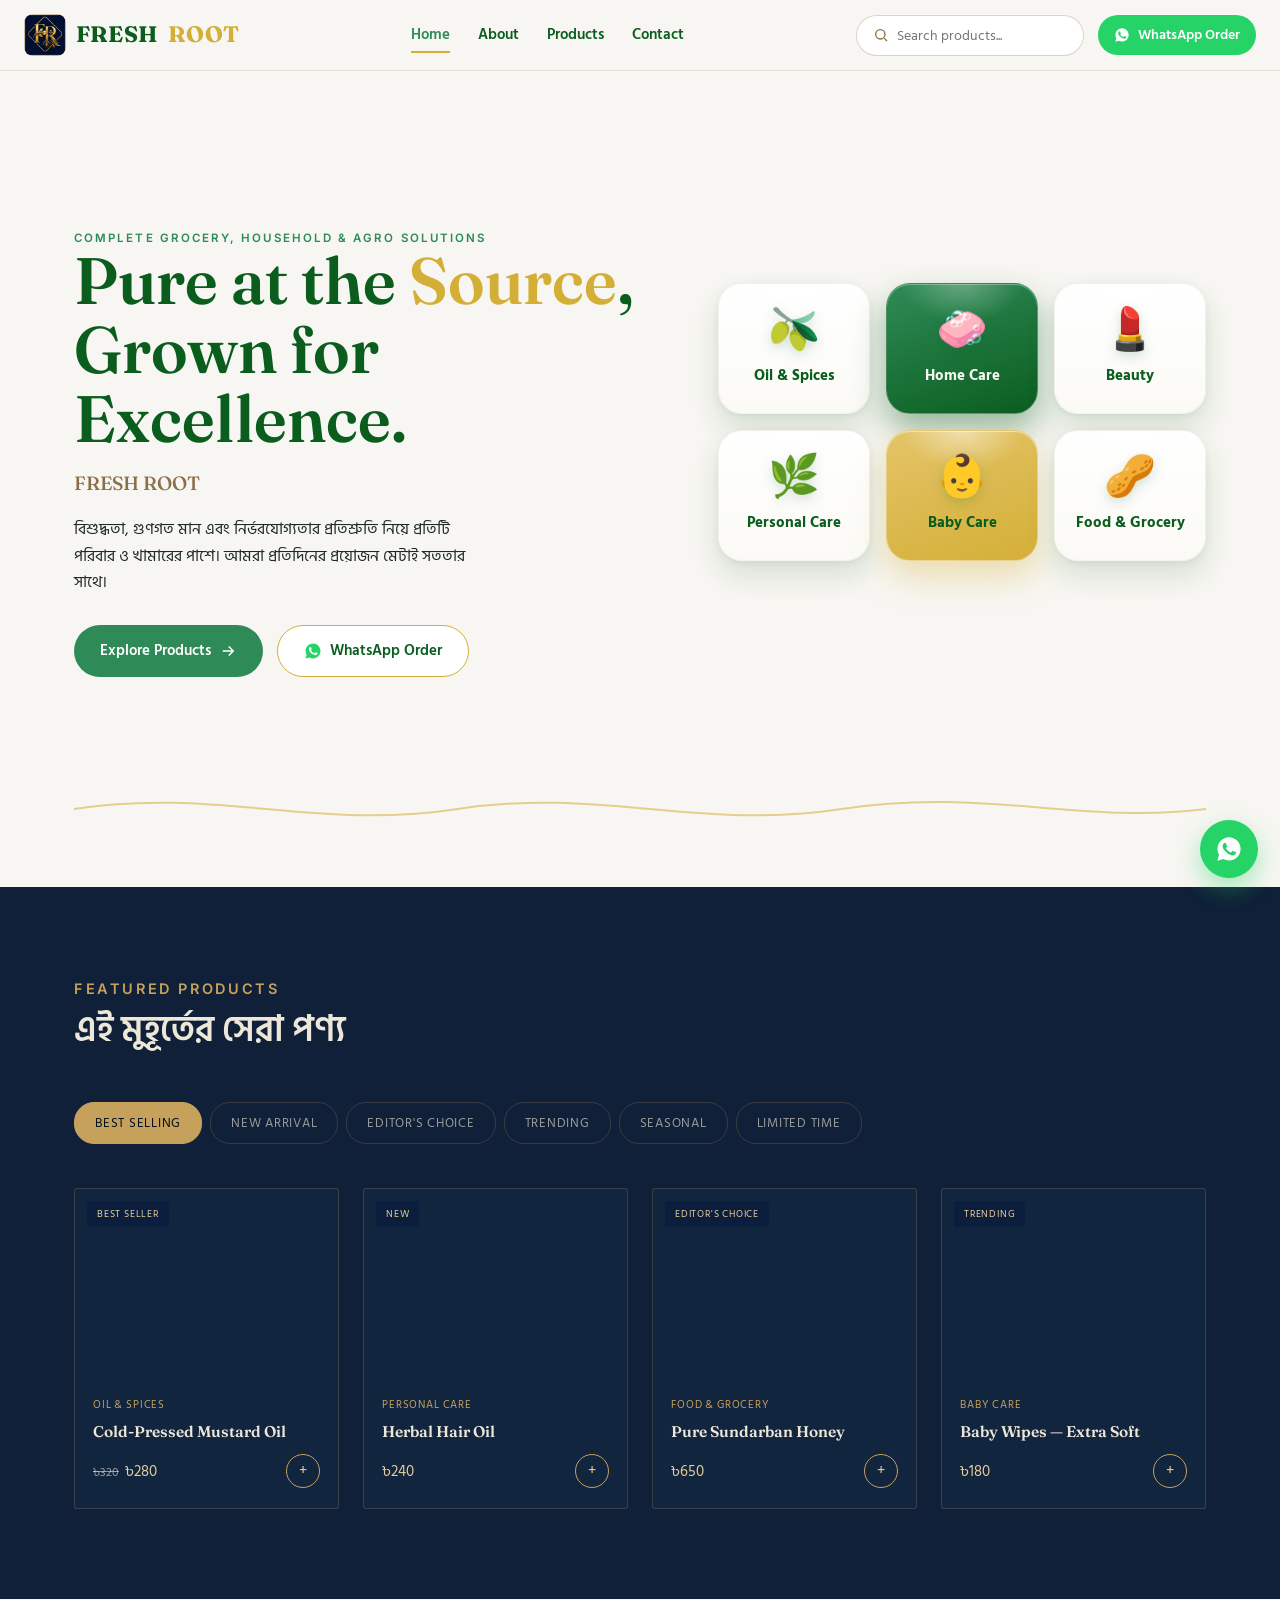
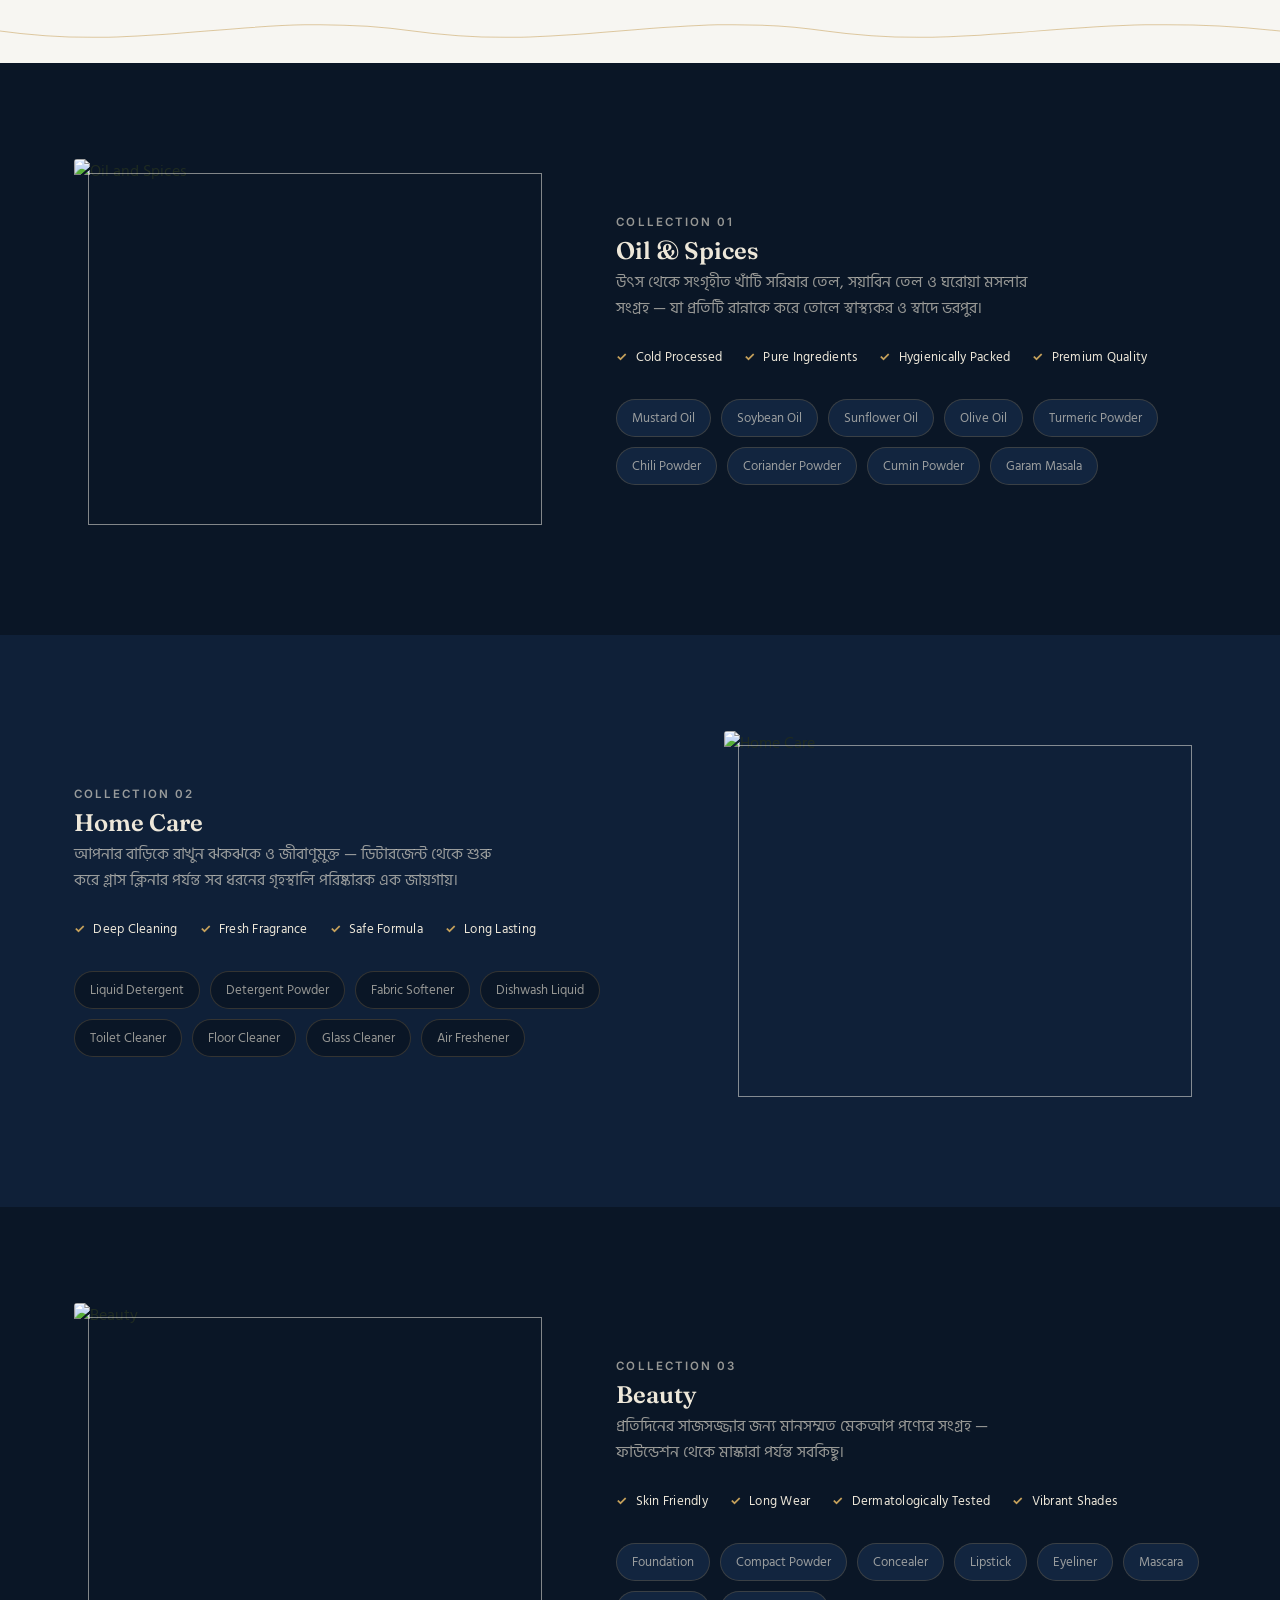
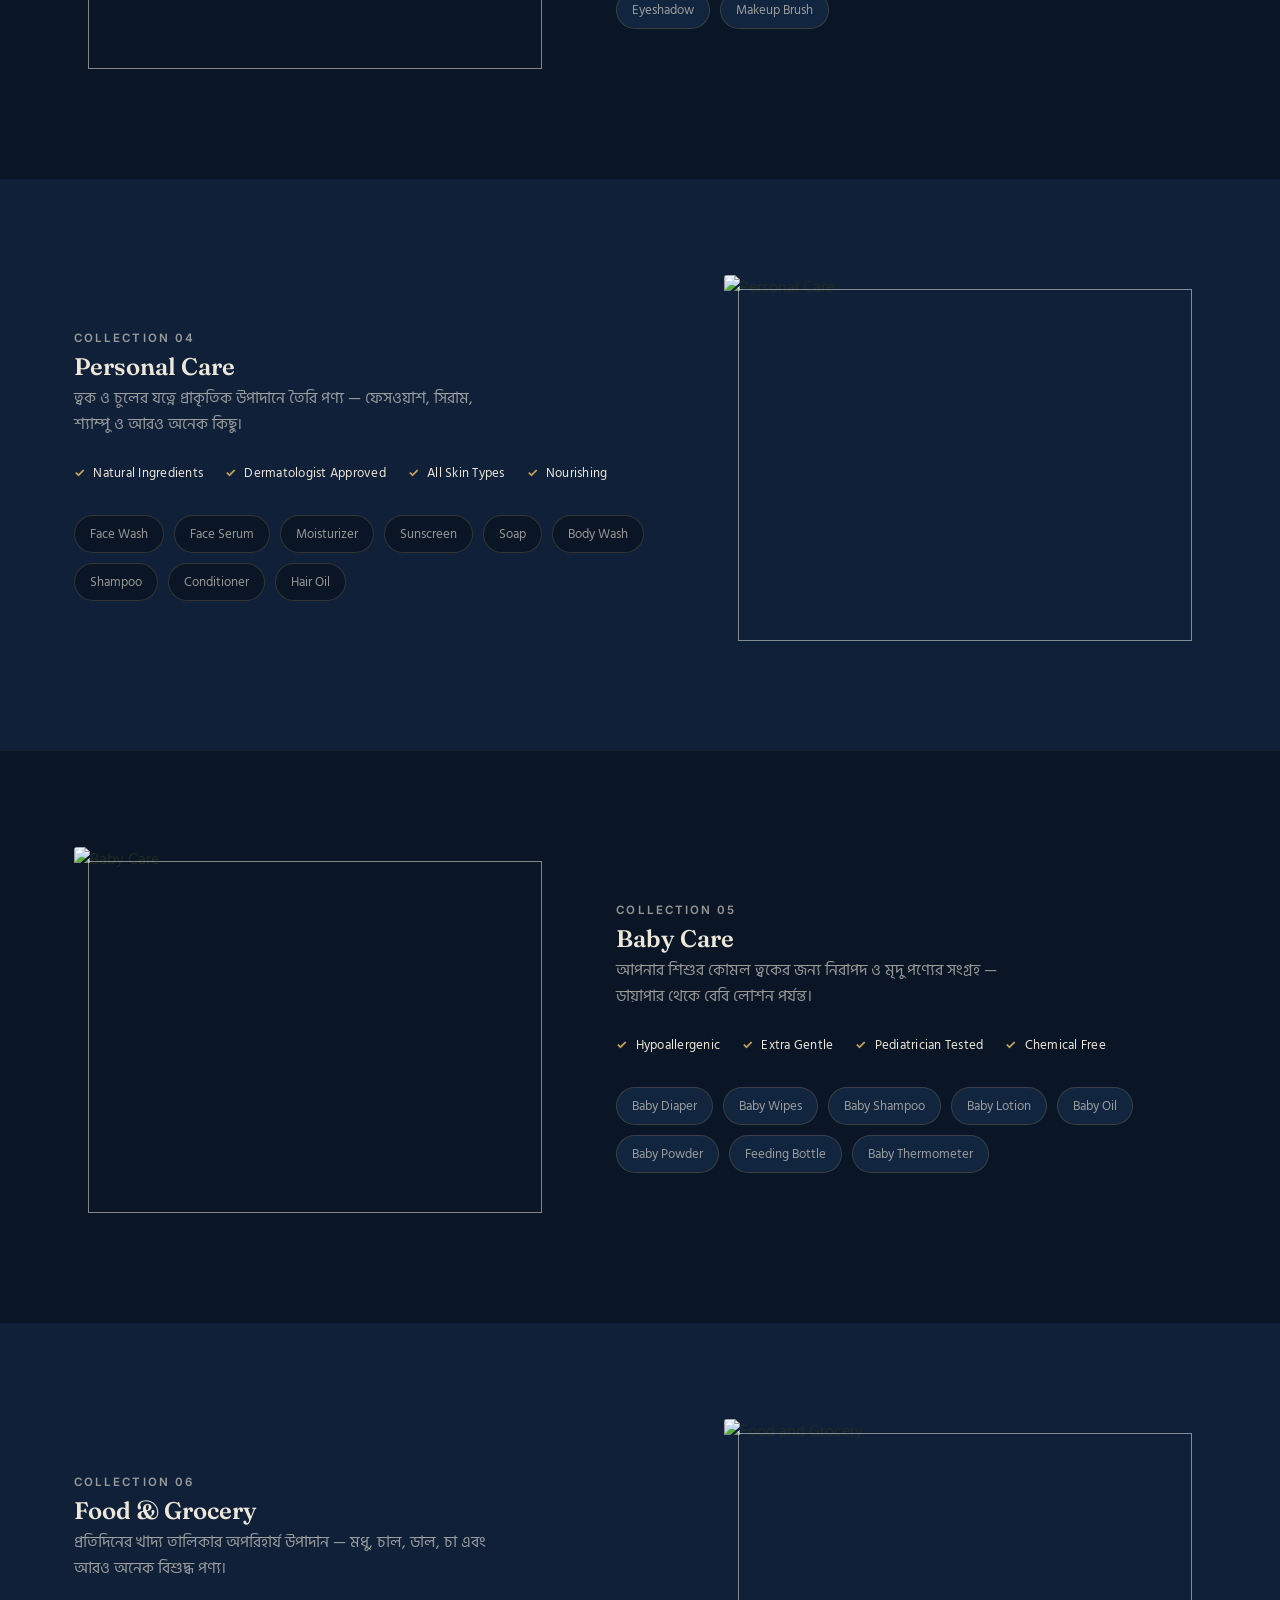
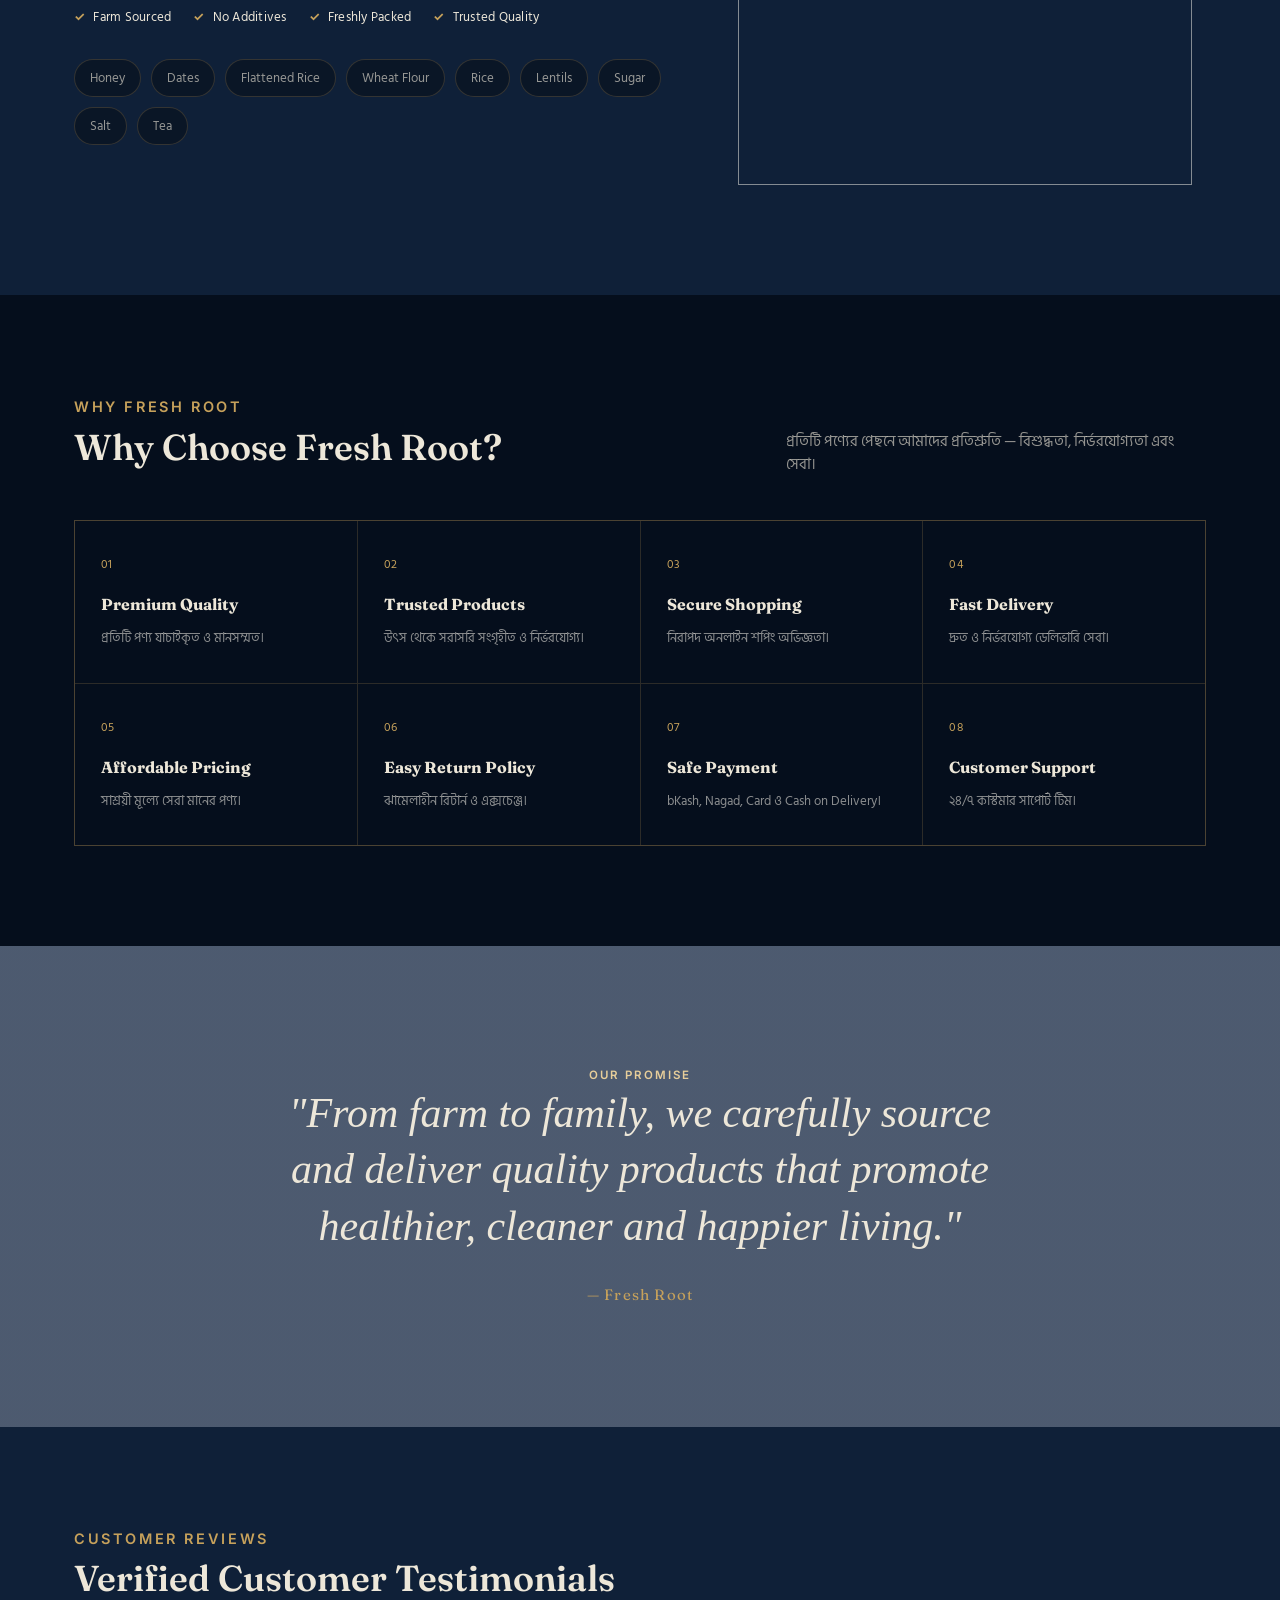
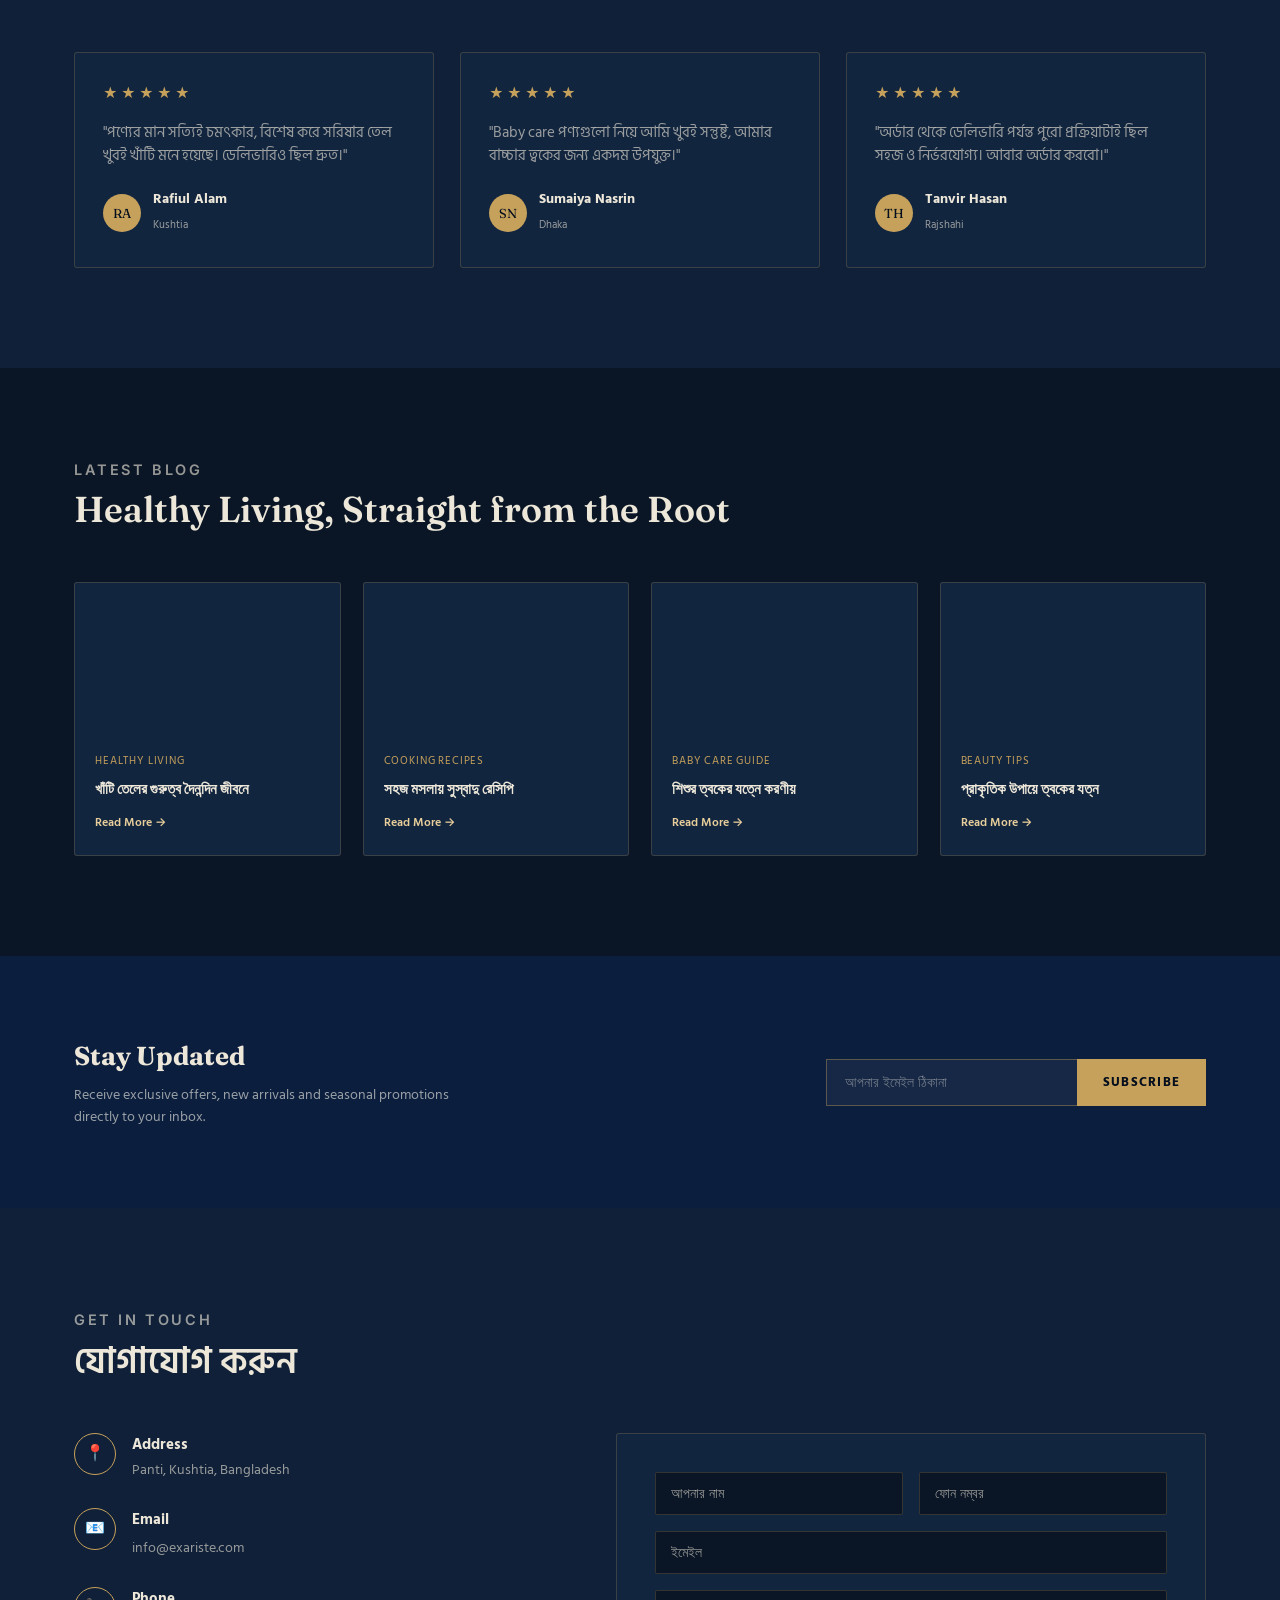
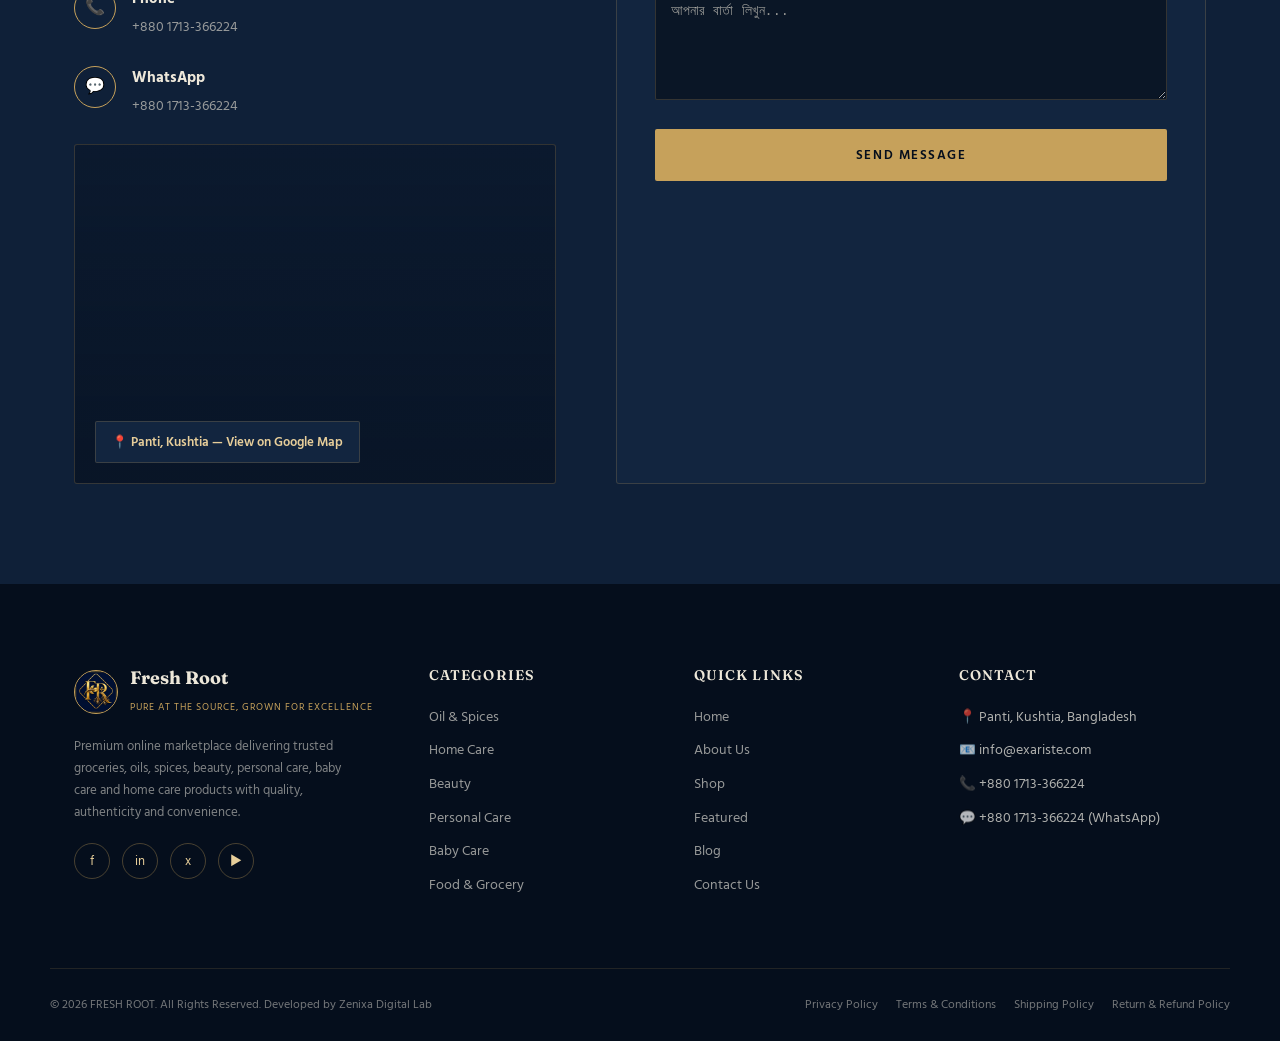
==== commit 690f1d3f: "Add files via upload" ====
--- a/index.html
+++ b/index.html
@@ -58,12 +58,12 @@
       </div>
       <div class="collage">
         <div class="collage-grid">
-          <a class="collage-card" href="products.html#sub-rice"><div class="icon">🌾</div><div class="label">চাল</div></a>
-          <a class="collage-card" href="products.html#sub-spices"><div class="icon">🌶️</div><div class="label">মশলা</div></a>
-          <a class="collage-card" href="products.html#sub-babycare"><div class="icon">🍼</div><div class="label">বেবি কেয়ার</div></a>
-          <a class="collage-card" href="products.html#sub-livestock"><div class="icon">🐄</div><div class="label">গবাদিপশু</div></a>
-          <a class="collage-card" href="products.html#sub-livestock"><div class="icon">🐔</div><div class="label">পোল্ট্রি</div></a>
-          <a class="collage-card" href="products.html#sub-householdcare"><div class="icon">🧴</div><div class="label">ক্লিনিং প্রোডাক্ট</div></a>
+          <a class="collage-card" href="#oil"><div class="icon">🫒</div><div class="label">Oil &amp; Spices</div></a>
+          <a class="collage-card" href="#home"><div class="icon">🧼</div><div class="label">Home Care</div></a>
+          <a class="collage-card" href="#beauty"><div class="icon">💄</div><div class="label">Beauty</div></a>
+          <a class="collage-card" href="#personal"><div class="icon">🌿</div><div class="label">Personal Care</div></a>
+          <a class="collage-card" href="#baby"><div class="icon">👶</div><div class="label">Baby Care</div></a>
+          <a class="collage-card" href="#grocery"><div class="icon">🥜</div><div class="label">Food &amp; Grocery</div></a>
         </div>
       </div>
     </div>
--- a/style.css
+++ b/style.css
@@ -118,9 +118,10 @@
 }
 
 /* ---------- Hero ---------- */
-.hero{padding:64px 0 40px;}
+.hero{padding:64px 0 40px; min-height:calc(100vh - 84px); display:flex; flex-direction:column; box-sizing:border-box;}
 .hero-inner{
   display:grid; grid-template-columns:1.1fr 0.9fr; gap:48px; align-items:center;
+  flex:1; align-content:center;
 }
 @media (max-width:880px){ .hero-inner{grid-template-columns:1fr;} }
 .hero h1{font-size:clamp(2.6rem,5.4vw,4.1rem); color:var(--green-deep); line-height:1.05;}
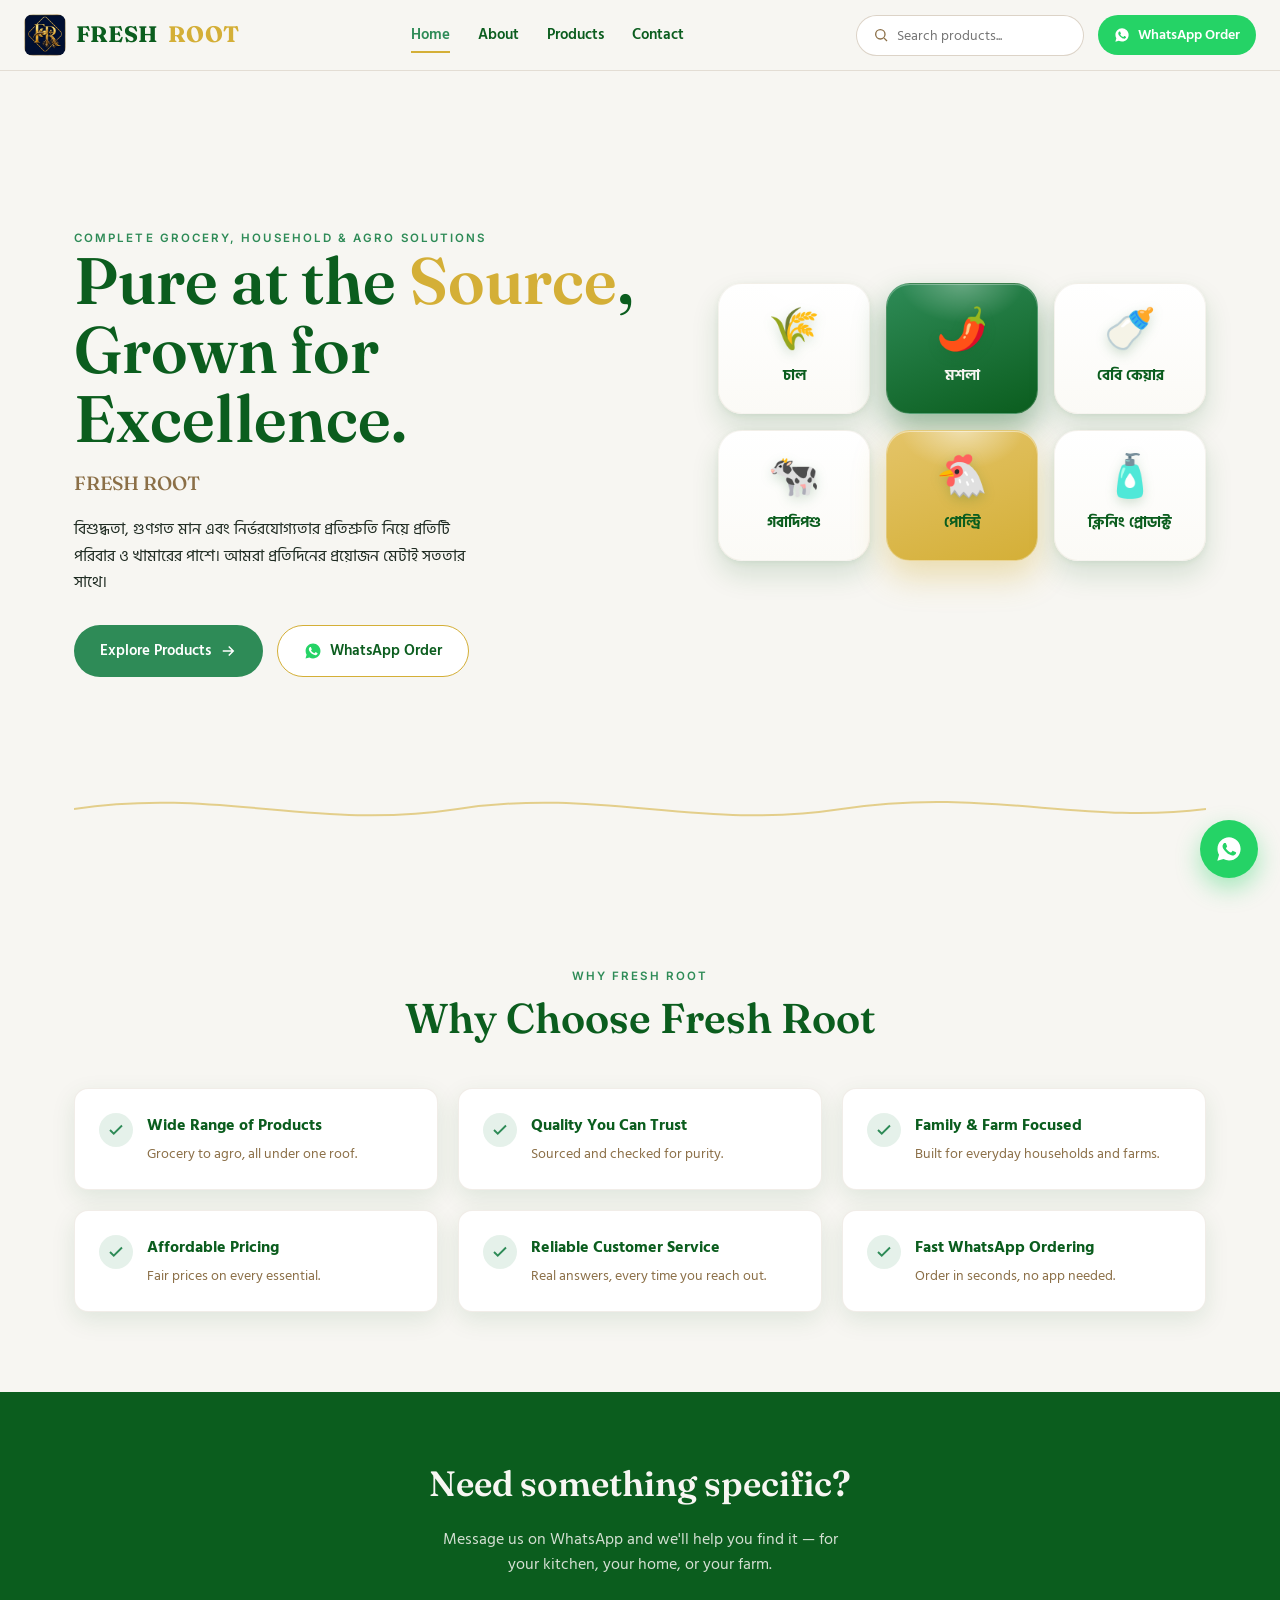
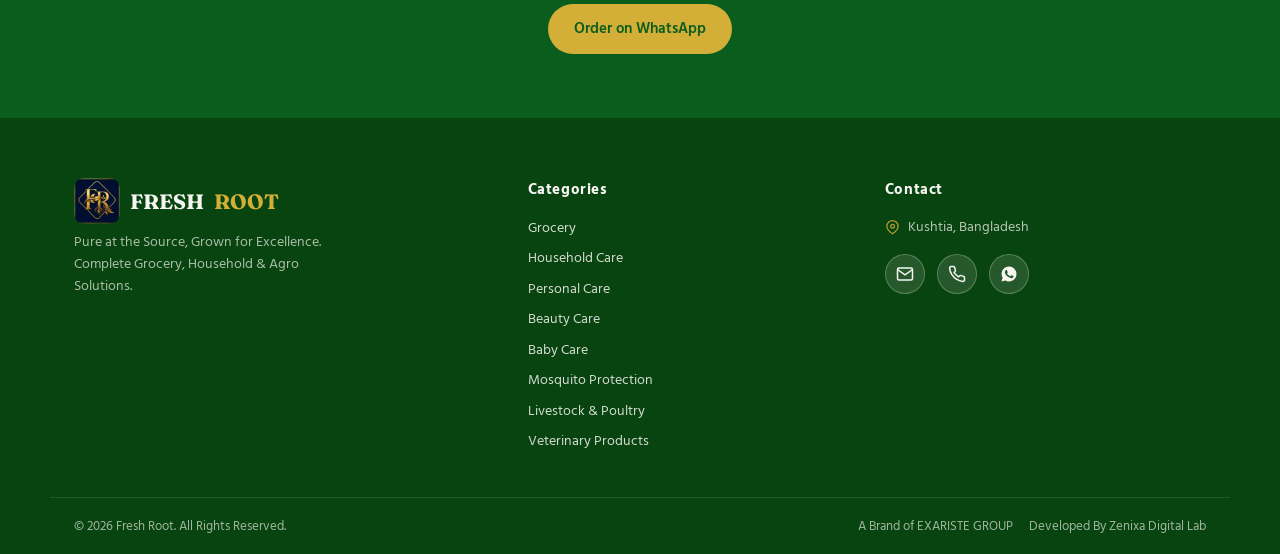
==== commit 02655be6: "Add files via upload" ====
--- a/index.html
+++ b/index.html
@@ -58,12 +58,12 @@
       </div>
       <div class="collage">
         <div class="collage-grid">
-          <a class="collage-card" href="#oil"><div class="icon">🫒</div><div class="label">Oil &amp; Spices</div></a>
-          <a class="collage-card" href="#home"><div class="icon">🧼</div><div class="label">Home Care</div></a>
-          <a class="collage-card" href="#beauty"><div class="icon">💄</div><div class="label">Beauty</div></a>
-          <a class="collage-card" href="#personal"><div class="icon">🌿</div><div class="label">Personal Care</div></a>
-          <a class="collage-card" href="#baby"><div class="icon">👶</div><div class="label">Baby Care</div></a>
-          <a class="collage-card" href="#grocery"><div class="icon">🥜</div><div class="label">Food &amp; Grocery</div></a>
+          <a class="collage-card" href="products.html#sub-rice"><div class="icon">🌾</div><div class="label">চাল</div></a>
+          <a class="collage-card" href="products.html#sub-spices"><div class="icon">🌶️</div><div class="label">মশলা</div></a>
+          <a class="collage-card" href="products.html#sub-babycare"><div class="icon">🍼</div><div class="label">বেবি কেয়ার</div></a>
+          <a class="collage-card" href="products.html#sub-livestock"><div class="icon">🐄</div><div class="label">গবাদিপশু</div></a>
+          <a class="collage-card" href="products.html#sub-livestock"><div class="icon">🐔</div><div class="label">পোল্ট্রি</div></a>
+          <a class="collage-card" href="products.html#sub-householdcare"><div class="icon">🧴</div><div class="label">ক্লিনিং প্রোডাক্ট</div></a>
         </div>
       </div>
     </div>
@@ -74,382 +74,74 @@
     </div>
   </section>
 
-  <!-- FEATURED (dark) -->
-  <section class="fr-dark-shop fr-featured" id="featured">
+  <!-- WHY CHOOSE -->
+  <section class="why">
     <div class="wrap">
-      <div class="fr-sec-head">
-        <div>
-          <p class="eyebrow">Featured Products</p>
-          <h2 class="display">এই মুহূর্তের সেরা পণ্য</h2>
-        </div>
-      </div>
-      <div class="fr-tabs">
-        <span class="fr-tab active">Best Selling</span>
-        <span class="fr-tab">New Arrival</span>
-        <span class="fr-tab">Editor's Choice</span>
-        <span class="fr-tab">Trending</span>
-        <span class="fr-tab">Seasonal</span>
-        <span class="fr-tab">Limited Time</span>
-      </div>
-      <div class="fr-product-grid">
-        <div class="fr-product-card">
-          <div class="fr-pimg" style="background-image:url('https://images.unsplash.com/photo-1474979266404-7eaacbcd87c5?q=80&w=600&auto=format&fit=crop')"><span class="fr-pbadge">Best Seller</span></div>
-          <div class="fr-pbody">
-            <div class="fr-pcat">Oil &amp; Spices</div>
-            <h4>Cold-Pressed Mustard Oil</h4>
-            <div class="fr-prow"><span class="fr-price"><span class="fr-old">৳320</span>৳280</span><span class="fr-add-btn">+</span></div>
-          </div>
-        </div>
-        <div class="fr-product-card">
-          <div class="fr-pimg" style="background-image:url('https://images.unsplash.com/photo-1608571423902-eed4a5ad8108?q=80&w=600&auto=format&fit=crop')"><span class="fr-pbadge">New</span></div>
-          <div class="fr-pbody">
-            <div class="fr-pcat">Personal Care</div>
-            <h4>Herbal Hair Oil</h4>
-            <div class="fr-prow"><span class="fr-price">৳240</span><span class="fr-add-btn">+</span></div>
-          </div>
-        </div>
-        <div class="fr-product-card">
-          <div class="fr-pimg" style="background-image:url('https://images.unsplash.com/photo-1596040033229-a9821ebd058d?q=80&w=600&auto=format&fit=crop')"><span class="fr-pbadge">Editor's Choice</span></div>
-          <div class="fr-pbody">
-            <div class="fr-pcat">Food &amp; Grocery</div>
-            <h4>Pure Sundarban Honey</h4>
-            <div class="fr-prow"><span class="fr-price">৳650</span><span class="fr-add-btn">+</span></div>
-          </div>
-        </div>
-        <div class="fr-product-card">
-          <div class="fr-pimg" style="background-image:url('https://images.unsplash.com/photo-1522335789203-aabd1fc54bc9?q=80&w=600&auto=format&fit=crop')"><span class="fr-pbadge">Trending</span></div>
-          <div class="fr-pbody">
-            <div class="fr-pcat">Baby Care</div>
-            <h4>Baby Wipes — Extra Soft</h4>
-            <div class="fr-prow"><span class="fr-price">৳180</span><span class="fr-add-btn">+</span></div>
-          </div>
-        </div>
+      <p class="eyebrow" style="text-align:center;">Why Fresh Root</p>
+      <h2 class="display" style="text-align:center; color:var(--green-deep); font-size:clamp(1.9rem,3.4vw,2.6rem);">Why Choose Fresh Root</h2>
+      <div class="why-grid">
+        <div class="why-card"><div class="check"><svg viewBox="0 0 24 24" fill="none" stroke="currentColor" stroke-width="2.5"><path d="M20 6 9 17l-5-5"/></svg></div><div><h3>Wide Range of Products</h3><p>Grocery to agro, all under one roof.</p></div></div>
+        <div class="why-card"><div class="check"><svg viewBox="0 0 24 24" fill="none" stroke="currentColor" stroke-width="2.5"><path d="M20 6 9 17l-5-5"/></svg></div><div><h3>Quality You Can Trust</h3><p>Sourced and checked for purity.</p></div></div>
+        <div class="why-card"><div class="check"><svg viewBox="0 0 24 24" fill="none" stroke="currentColor" stroke-width="2.5"><path d="M20 6 9 17l-5-5"/></svg></div><div><h3>Family &amp; Farm Focused</h3><p>Built for everyday households and farms.</p></div></div>
+        <div class="why-card"><div class="check"><svg viewBox="0 0 24 24" fill="none" stroke="currentColor" stroke-width="2.5"><path d="M20 6 9 17l-5-5"/></svg></div><div><h3>Affordable Pricing</h3><p>Fair prices on every essential.</p></div></div>
+        <div class="why-card"><div class="check"><svg viewBox="0 0 24 24" fill="none" stroke="currentColor" stroke-width="2.5"><path d="M20 6 9 17l-5-5"/></svg></div><div><h3>Reliable Customer Service</h3><p>Real answers, every time you reach out.</p></div></div>
+        <div class="why-card"><div class="check"><svg viewBox="0 0 24 24" fill="none" stroke="currentColor" stroke-width="2.5"><path d="M20 6 9 17l-5-5"/></svg></div><div><h3>Fast WhatsApp Ordering</h3><p>Order in seconds, no app needed.</p></div></div>
       </div>
     </div>
   </section>
 
-  <svg class="fr-divider" viewBox="0 0 1240 64" preserveAspectRatio="none"><path d="M0,32 C150,54 250,10 400,32 C550,54 650,10 800,32 C950,54 1050,10 1240,32"/></svg>
-
-  <!-- COLLECTIONS (dark) -->
-  <section class="fr-collection" id="oil">
-    <div class="wrap fr-coll-inner">
-      <div class="fr-coll-media">
-        <img src="https://images.unsplash.com/photo-1596040033229-a9821ebd058d?q=80&w=900&auto=format&fit=crop" alt="Oil and Spices">
-        <div class="fr-frame"></div>
-      </div>
-      <div class="fr-coll-text">
-        <p class="eyebrow">Collection 01</p>
-        <h2 class="display">Oil &amp; Spices</h2>
-        <p>উৎস থেকে সংগৃহীত খাঁটি সরিষার তেল, সয়াবিন তেল ও ঘরোয়া মসলার সংগ্রহ — যা প্রতিটি রান্নাকে করে তোলে স্বাস্থ্যকর ও স্বাদে ভরপুর।</p>
-        <ul class="fr-feat-list">
-          <li>Cold Processed</li><li>Pure Ingredients</li><li>Hygienically Packed</li><li>Premium Quality</li>
-        </ul>
-        <div class="fr-chip-row">
-          <span class="fr-chip">Mustard Oil</span><span class="fr-chip">Soybean Oil</span><span class="fr-chip">Sunflower Oil</span>
-          <span class="fr-chip">Olive Oil</span><span class="fr-chip">Turmeric Powder</span><span class="fr-chip">Chili Powder</span>
-          <span class="fr-chip">Coriander Powder</span><span class="fr-chip">Cumin Powder</span><span class="fr-chip">Garam Masala</span>
-        </div>
-      </div>
-    </div>
-  </section>
-
-  <section class="fr-collection fr-alt" id="home">
-    <div class="wrap fr-coll-inner fr-rev">
-      <div class="fr-coll-text">
-        <p class="eyebrow">Collection 02</p>
-        <h2 class="display">Home Care</h2>
-        <p>আপনার বাড়িকে রাখুন ঝকঝকে ও জীবাণুমুক্ত — ডিটারজেন্ট থেকে শুরু করে গ্লাস ক্লিনার পর্যন্ত সব ধরনের গৃহস্থালি পরিষ্কারক এক জায়গায়।</p>
-        <ul class="fr-feat-list">
-          <li>Deep Cleaning</li><li>Fresh Fragrance</li><li>Safe Formula</li><li>Long Lasting</li>
-        </ul>
-        <div class="fr-chip-row">
-          <span class="fr-chip">Liquid Detergent</span><span class="fr-chip">Detergent Powder</span><span class="fr-chip">Fabric Softener</span>
-          <span class="fr-chip">Dishwash Liquid</span><span class="fr-chip">Toilet Cleaner</span><span class="fr-chip">Floor Cleaner</span>
-          <span class="fr-chip">Glass Cleaner</span><span class="fr-chip">Air Freshener</span>
-        </div>
-      </div>
-      <div class="fr-coll-media">
-        <img src="https://images.unsplash.com/photo-1585421514738-01798e348b17?q=80&w=900&auto=format&fit=crop" alt="Home Care">
-        <div class="fr-frame"></div>
-      </div>
-    </div>
-  </section>
-
-  <section class="fr-collection" id="beauty">
-    <div class="wrap fr-coll-inner">
-      <div class="fr-coll-media">
-        <img src="https://images.unsplash.com/photo-1522335789203-aabd1fc54bc9?q=80&w=900&auto=format&fit=crop" alt="Beauty">
-        <div class="fr-frame"></div>
-      </div>
-      <div class="fr-coll-text">
-        <p class="eyebrow">Collection 03</p>
-        <h2 class="display">Beauty</h2>
-        <p>প্রতিদিনের সাজসজ্জার জন্য মানসম্মত মেকআপ পণ্যের সংগ্রহ — ফাউন্ডেশন থেকে মাস্কারা পর্যন্ত সবকিছু।</p>
-        <ul class="fr-feat-list">
-          <li>Skin Friendly</li><li>Long Wear</li><li>Dermatologically Tested</li><li>Vibrant Shades</li>
-        </ul>
-        <div class="fr-chip-row">
-          <span class="fr-chip">Foundation</span><span class="fr-chip">Compact Powder</span><span class="fr-chip">Concealer</span>
-          <span class="fr-chip">Lipstick</span><span class="fr-chip">Eyeliner</span><span class="fr-chip">Mascara</span>
-          <span class="fr-chip">Eyeshadow</span><span class="fr-chip">Makeup Brush</span>
-        </div>
-      </div>
-    </div>
-  </section>
-
-  <section class="fr-collection fr-alt" id="personal">
-    <div class="wrap fr-coll-inner fr-rev">
-      <div class="fr-coll-text">
-        <p class="eyebrow">Collection 04</p>
-        <h2 class="display">Personal Care</h2>
-        <p>ত্বক ও চুলের যত্নে প্রাকৃতিক উপাদানে তৈরি পণ্য — ফেসওয়াশ, সিরাম, শ্যাম্পু ও আরও অনেক কিছু।</p>
-        <ul class="fr-feat-list">
-          <li>Natural Ingredients</li><li>Dermatologist Approved</li><li>All Skin Types</li><li>Nourishing</li>
-        </ul>
-        <div class="fr-chip-row">
-          <span class="fr-chip">Face Wash</span><span class="fr-chip">Face Serum</span><span class="fr-chip">Moisturizer</span>
-          <span class="fr-chip">Sunscreen</span><span class="fr-chip">Soap</span><span class="fr-chip">Body Wash</span>
-          <span class="fr-chip">Shampoo</span><span class="fr-chip">Conditioner</span><span class="fr-chip">Hair Oil</span>
-        </div>
-      </div>
-      <div class="fr-coll-media">
-        <img src="https://images.unsplash.com/photo-1556228720-195a672e8a03?q=80&w=900&auto=format&fit=crop" alt="Personal Care">
-        <div class="fr-frame"></div>
-      </div>
-    </div>
-  </section>
-
-  <section class="fr-collection" id="baby">
-    <div class="wrap fr-coll-inner">
-      <div class="fr-coll-media">
-        <img src="https://images.unsplash.com/photo-1522771930-78848d9293e8?q=80&w=900&auto=format&fit=crop" alt="Baby Care">
-        <div class="fr-frame"></div>
-      </div>
-      <div class="fr-coll-text">
-        <p class="eyebrow">Collection 05</p>
-        <h2 class="display">Baby Care</h2>
-        <p>আপনার শিশুর কোমল ত্বকের জন্য নিরাপদ ও মৃদু পণ্যের সংগ্রহ — ডায়াপার থেকে বেবি লোশন পর্যন্ত।</p>
-        <ul class="fr-feat-list">
-          <li>Hypoallergenic</li><li>Extra Gentle</li><li>Pediatrician Tested</li><li>Chemical Free</li>
-        </ul>
-        <div class="fr-chip-row">
-          <span class="fr-chip">Baby Diaper</span><span class="fr-chip">Baby Wipes</span><span class="fr-chip">Baby Shampoo</span>
-          <span class="fr-chip">Baby Lotion</span><span class="fr-chip">Baby Oil</span><span class="fr-chip">Baby Powder</span>
-          <span class="fr-chip">Feeding Bottle</span><span class="fr-chip">Baby Thermometer</span>
-        </div>
-      </div>
-    </div>
-  </section>
-
-  <section class="fr-collection fr-alt" id="grocery">
-    <div class="wrap fr-coll-inner fr-rev">
-      <div class="fr-coll-text">
-        <p class="eyebrow">Collection 06</p>
-        <h2 class="display">Food &amp; Grocery</h2>
-        <p>প্রতিদিনের খাদ্য তালিকার অপরিহার্য উপাদান — মধু, চাল, ডাল, চা এবং আরও অনেক বিশুদ্ধ পণ্য।</p>
-        <ul class="fr-feat-list">
-          <li>Farm Sourced</li><li>No Additives</li><li>Freshly Packed</li><li>Trusted Quality</li>
-        </ul>
-        <div class="fr-chip-row">
-          <span class="fr-chip">Honey</span><span class="fr-chip">Dates</span><span class="fr-chip">Flattened Rice</span>
-          <span class="fr-chip">Wheat Flour</span><span class="fr-chip">Rice</span><span class="fr-chip">Lentils</span>
-          <span class="fr-chip">Sugar</span><span class="fr-chip">Salt</span><span class="fr-chip">Tea</span>
-        </div>
-      </div>
-      <div class="fr-coll-media">
-        <img src="https://images.unsplash.com/photo-1610348725531-843dff563e2c?q=80&w=900&auto=format&fit=crop" alt="Food and Grocery">
-        <div class="fr-frame"></div>
-      </div>
-    </div>
-  </section>
-
-  <!-- WHY CHOOSE (dark, 8 items) -->
-  <section class="fr-dark-shop fr-why">
-    <div class="wrap">
-      <div class="fr-sec-head">
-        <div>
-          <p class="eyebrow">Why Fresh Root</p>
-          <h2 class="display">Why Choose Fresh Root?</h2>
-        </div>
-        <p>প্রতিটি পণ্যের পেছনে আমাদের প্রতিশ্রুতি — বিশুদ্ধতা, নির্ভরযোগ্যতা এবং সেবা।</p>
-      </div>
-      <div class="fr-why-grid">
-        <div class="fr-why-item"><span class="fr-num">01</span><h4>Premium Quality</h4><p>প্রতিটি পণ্য যাচাইকৃত ও মানসম্মত।</p></div>
-        <div class="fr-why-item"><span class="fr-num">02</span><h4>Trusted Products</h4><p>উৎস থেকে সরাসরি সংগৃহীত ও নির্ভরযোগ্য।</p></div>
-        <div class="fr-why-item"><span class="fr-num">03</span><h4>Secure Shopping</h4><p>নিরাপদ অনলাইন শপিং অভিজ্ঞতা।</p></div>
-        <div class="fr-why-item"><span class="fr-num">04</span><h4>Fast Delivery</h4><p>দ্রুত ও নির্ভরযোগ্য ডেলিভারি সেবা।</p></div>
-        <div class="fr-why-item"><span class="fr-num">05</span><h4>Affordable Pricing</h4><p>সাশ্রয়ী মূল্যে সেরা মানের পণ্য।</p></div>
-        <div class="fr-why-item"><span class="fr-num">06</span><h4>Easy Return Policy</h4><p>ঝামেলাহীন রিটার্ন ও এক্সচেঞ্জ।</p></div>
-        <div class="fr-why-item"><span class="fr-num">07</span><h4>Safe Payment</h4><p>bKash, Nagad, Card ও Cash on Delivery।</p></div>
-        <div class="fr-why-item"><span class="fr-num">08</span><h4>Customer Support</h4><p>২৪/৭ কাস্টমার সাপোর্ট টিম।</p></div>
-      </div>
-    </div>
-  </section>
-
-  <!-- PROMISE -->
-  <section class="fr-promise">
-    <div class="wrap">
-      <p class="eyebrow">Our Promise</p>
-      <h2>"From farm to family, we carefully source and deliver quality products that promote healthier, cleaner and happier living."</h2>
-      <div class="fr-sig">— Fresh Root</div>
-    </div>
-  </section>
-
-  <!-- REVIEWS -->
-  <section class="fr-dark-shop fr-reviews">
-    <div class="wrap">
-      <div class="fr-sec-head">
-        <div>
-          <p class="eyebrow">Customer Reviews</p>
-          <h2 class="display">Verified Customer Testimonials</h2>
-        </div>
-      </div>
-      <div class="fr-review-grid">
-        <div class="fr-review-card">
-          <div class="fr-stars">★★★★★</div>
-          <p>"পণ্যের মান সত্যিই চমৎকার, বিশেষ করে সরিষার তেল খুবই খাঁটি মনে হয়েছে। ডেলিভারিও ছিল দ্রুত।"</p>
-          <div class="fr-reviewer"><div class="fr-av">RA</div><div><b>Rafiul Alam</b><span>Kushtia</span></div></div>
-        </div>
-        <div class="fr-review-card">
-          <div class="fr-stars">★★★★★</div>
-          <p>"Baby care পণ্যগুলো নিয়ে আমি খুবই সন্তুষ্ট, আমার বাচ্চার ত্বকের জন্য একদম উপযুক্ত।"</p>
-          <div class="fr-reviewer"><div class="fr-av">SN</div><div><b>Sumaiya Nasrin</b><span>Dhaka</span></div></div>
-        </div>
-        <div class="fr-review-card">
-          <div class="fr-stars">★★★★★</div>
-          <p>"অর্ডার থেকে ডেলিভারি পর্যন্ত পুরো প্রক্রিয়াটাই ছিল সহজ ও নির্ভরযোগ্য। আবার অর্ডার করবো।"</p>
-          <div class="fr-reviewer"><div class="fr-av">TH</div><div><b>Tanvir Hasan</b><span>Rajshahi</span></div></div>
-        </div>
-      </div>
-    </div>
-  </section>
-
-  <!-- BLOG -->
-  <section class="fr-blog" id="blog">
-    <div class="wrap">
-      <div class="fr-sec-head">
-        <div>
-          <p class="eyebrow">Latest Blog</p>
-          <h2 class="display">Healthy Living, Straight from the Root</h2>
-        </div>
-      </div>
-      <div class="fr-blog-grid">
-        <div class="fr-blog-card">
-          <div class="fr-bimg" style="background-image:url('https://images.unsplash.com/photo-1490645935967-10de6ba17061?q=80&w=600&auto=format&fit=crop')"></div>
-          <div class="fr-bbody"><div class="fr-bcat">Healthy Living</div><h4>খাঁটি তেলের গুরুত্ব দৈনন্দিন জীবনে</h4><span class="fr-read">Read More →</span></div>
-        </div>
-        <div class="fr-blog-card">
-          <div class="fr-bimg" style="background-image:url('https://images.unsplash.com/photo-1466637574441-749b8f19452f?q=80&w=600&auto=format&fit=crop')"></div>
-          <div class="fr-bbody"><div class="fr-bcat">Cooking Recipes</div><h4>সহজ মসলায় সুস্বাদু রেসিপি</h4><span class="fr-read">Read More →</span></div>
-        </div>
-        <div class="fr-blog-card">
-          <div class="fr-bimg" style="background-image:url('https://images.unsplash.com/photo-1522335789203-aabd1fc54bc9?q=80&w=600&auto=format&fit=crop')"></div>
-          <div class="fr-bbody"><div class="fr-bcat">Baby Care Guide</div><h4>শিশুর ত্বকের যত্নে করণীয়</h4><span class="fr-read">Read More →</span></div>
-        </div>
-        <div class="fr-blog-card">
-          <div class="fr-bimg" style="background-image:url('https://images.unsplash.com/photo-1556228720-195a672e8a03?q=80&w=600&auto=format&fit=crop')"></div>
-          <div class="fr-bbody"><div class="fr-bcat">Beauty Tips</div><h4>প্রাকৃতিক উপায়ে ত্বকের যত্ন</h4><span class="fr-read">Read More →</span></div>
-        </div>
-      </div>
-    </div>
-  </section>
-
-  <!-- NEWSLETTER -->
-  <section class="fr-newsletter">
-    <div class="wrap fr-news-inner">
-      <div>
-        <h3>Stay Updated</h3>
-        <p>Receive exclusive offers, new arrivals and seasonal promotions directly to your inbox.</p>
-      </div>
-      <form class="fr-news-form" onsubmit="return false;">
-        <input type="email" placeholder="আপনার ইমেইল ঠিকানা" required>
-        <button type="submit">Subscribe</button>
-      </form>
-    </div>
-  </section>
-
-  <!-- CONTACT (dark) -->
-  <section class="fr-contact" id="contact">
-    <div class="wrap">
-      <div class="fr-sec-head">
-        <div>
-          <p class="eyebrow">Get in Touch</p>
-          <h2 class="display">যোগাযোগ করুন</h2>
-        </div>
-      </div>
-      <div class="fr-contact-inner">
-        <div class="fr-contact-info">
-          <div class="fr-c-item"><div class="fr-ic">📍</div><div><h4>Address</h4><p>Panti, Kushtia, Bangladesh</p></div></div>
-          <div class="fr-c-item"><div class="fr-ic">📧</div><div><h4>Email</h4><a href="mailto:info@exariste.com">info@exariste.com</a></div></div>
-          <div class="fr-c-item"><div class="fr-ic">📞</div><div><h4>Phone</h4><a href="tel:+8801713366224">+880 1713-366224</a></div></div>
-          <div class="fr-c-item"><div class="fr-ic">💬</div><div><h4>WhatsApp</h4><a href="https://wa.me/8801713366224">+880 1713-366224</a></div></div>
-          <div class="fr-map-box"><span>📍 Panti, Kushtia — View on Google Map</span></div>
-        </div>
-        <div class="fr-contact-form">
-          <div class="fr-form-row">
-            <input type="text" placeholder="আপনার নাম">
-            <input type="text" placeholder="ফোন নম্বর">
-          </div>
-          <div class="fr-form-row">
-            <input type="email" placeholder="ইমেইল" style="grid-column:1/-1;">
-          </div>
-          <textarea placeholder="আপনার বার্তা লিখুন..."></textarea>
-          <button class="fr-btn fr-btn-gold" style="width:100%; justify-content:center; border:none; cursor:pointer;">Send Message</button>
-        </div>
-      </div>
-    </div>
-  </section>
+  <!-- CTA -->
+  <div class="cta-band">
+    <h2 class="display">Need something specific?</h2>
+    <p>Message us on WhatsApp and we'll help you find it — for your kitchen, your home, or your farm.</p>
+    <a class="btn btn-primary" style="background:var(--gold); color:var(--green-deep);" target="_blank" rel="noopener" href="https://wa.me/8801713366224?text=আমি%20Fresh%20Root%20থেকে%20অর্ডার%20করতে%20চাই">Order on WhatsApp</a>
+  </div>
 
 </main>
 
-<footer class="fr-footer-dark">
-  <div class="wrap fr-foot-grid">
-    <div class="fr-foot-brand-col">
-      <div class="fr-foot-brand">
-        <img src="logo.png" alt="Fresh Root logo">
-        <div><b>Fresh Root</b><span>Pure at the Source, Grown for Excellence</span></div>
+<footer>
+  <div class="wrap footer-grid">
+    <div>
+      <div class="footer-logo"><img src="logo.png" alt="Fresh Root logo"> FRESH <span>ROOT</span></div>
+      <p class="footer-tag">Pure at the Source, Grown for Excellence. Complete Grocery, Household &amp; Agro Solutions.</p>
+    </div>
+    <div>
+      <h4>Categories</h4>
+      <ul>
+        <li><a href="products.html#sub-rice">Grocery</a></li>
+        <li><a href="products.html#sub-householdcare">Household Care</a></li>
+        <li><a href="products.html#sub-personalcare">Personal Care</a></li>
+        <li><a href="products.html#sub-beautycare">Beauty Care</a></li>
+        <li><a href="products.html#sub-babycare">Baby Care</a></li>
+        <li><a href="products.html#sub-mosquito">Mosquito Protection</a></li>
+        <li><a href="products.html#sub-livestock">Livestock &amp; Poultry</a></li>
+        <li><a href="products.html#sub-vet">Veterinary Products</a></li>
+      </ul>
+    </div>
+    <div>
+      <h4>Contact</h4>
+      <div class="footer-address">
+        <svg viewBox="0 0 24 24" fill="none" stroke="currentColor" stroke-width="2"><path d="M21 10c0 6-9 12-9 12s-9-6-9-12a9 9 0 0 1 18 0Z"/><circle cx="12" cy="10" r="3"/></svg>
+        Kushtia, Bangladesh
       </div>
-      <p>Premium online marketplace delivering trusted groceries, oils, spices, beauty, personal care, baby care and home care products with quality, authenticity and convenience.</p>
-      <div class="fr-foot-social">
-        <a href="#">f</a><a href="#">in</a><a href="#">x</a><a href="#">▶</a>
+      <div class="icon-row">
+        <a class="icon-btn" href="mailto:info@exariste.com" aria-label="Email">
+          <svg viewBox="0 0 24 24" fill="none" stroke="currentColor" stroke-width="2"><rect x="2" y="4" width="20" height="16" rx="2"/><path d="m22 6-10 7L2 6"/></svg>
+        </a>
+        <a class="icon-btn" href="tel:+8801713366224" aria-label="Phone">
+          <svg viewBox="0 0 24 24" fill="none" stroke="currentColor" stroke-width="2"><path d="M22 16.92v3a2 2 0 0 1-2.18 2 19.79 19.79 0 0 1-8.63-3.07 19.5 19.5 0 0 1-6-6 19.79 19.79 0 0 1-3.07-8.67A2 2 0 0 1 4.11 2h3a2 2 0 0 1 2 1.72c.127.96.362 1.903.7 2.81a2 2 0 0 1-.45 2.11L8.09 9.91a16 16 0 0 0 6 6l1.27-1.27a2 2 0 0 1 2.11-.45c.907.338 1.85.573 2.81.7A2 2 0 0 1 22 16.92Z"/></svg>
+        </a>
+        <a class="icon-btn" target="_blank" rel="noopener" href="https://wa.me/8801713366224?text=আমি%20Fresh%20Root%20থেকে%20অর্ডার%20করতে%20চাই" aria-label="WhatsApp">
+          <svg viewBox="0 0 24 24" fill="currentColor"><path d="M12.04 2C6.58 2 2.13 6.45 2.13 11.91c0 1.85.5 3.58 1.36 5.07L2 22l5.2-1.36a9.9 9.9 0 0 0 4.84 1.24h.01c5.46 0 9.91-4.45 9.91-9.91 0-2.65-1.03-5.13-2.9-7C16.97 3.03 14.69 2 12.04 2zm5.78 14.13c-.24.68-1.4 1.31-1.93 1.39-.49.08-1.11.11-1.79-.11-.41-.13-.94-.31-1.62-.6-2.84-1.23-4.7-4.1-4.84-4.29-.14-.19-1.16-1.55-1.16-2.95 0-1.41.74-2.1 1-2.39.26-.29.57-.36.76-.36s.38 0 .55.01c.18.01.41-.07.64.49.24.58.81 2 .88 2.14.07.14.12.31.02.5-.1.19-.15.31-.29.48-.14.17-.3.37-.43.5-.14.14-.29.29-.12.57.17.29.74 1.22 1.6 1.98 1.1.98 2.02 1.28 2.31 1.43.29.14.46.12.63-.07.17-.19.71-.82.9-1.1.19-.29.38-.24.63-.14.26.1 1.65.78 1.93.92.29.14.48.21.55.33.07.12.07.69-.17 1.37z"/></svg>
+        </a>
       </div>
     </div>
-    <div class="fr-foot-col">
-      <h5>Categories</h5>
-      <ul>
-        <li><a href="#oil">Oil &amp; Spices</a></li>
-        <li><a href="#home">Home Care</a></li>
-        <li><a href="#beauty">Beauty</a></li>
-        <li><a href="#personal">Personal Care</a></li>
-        <li><a href="#baby">Baby Care</a></li>
-        <li><a href="#grocery">Food &amp; Grocery</a></li>
-      </ul>
-    </div>
-    <div class="fr-foot-col">
-      <h5>Quick Links</h5>
-      <ul>
-        <li><a href="index.html">Home</a></li>
-        <li><a href="about.html">About Us</a></li>
-        <li><a href="products.html">Shop</a></li>
-        <li><a href="#featured">Featured</a></li>
-        <li><a href="#blog">Blog</a></li>
-        <li><a href="#contact">Contact Us</a></li>
-      </ul>
-    </div>
-    <div class="fr-foot-col">
-      <h5>Contact</h5>
-      <ul>
-        <li>📍 Panti, Kushtia, Bangladesh</li>
-        <li>📧 info@exariste.com</li>
-        <li>📞 +880 1713-366224</li>
-        <li>💬 +880 1713-366224 (WhatsApp)</li>
-      </ul>
-    </div>
   </div>
-  <div class="wrap fr-foot-bottom">
-    <span>© 2026 FRESH ROOT. All Rights Reserved. Developed by Zenixa Digital Lab</span>
-    <div class="fr-policies">
-      <a href="#">Privacy Policy</a><a href="#">Terms &amp; Conditions</a><a href="#">Shipping Policy</a><a href="#">Return &amp; Refund Policy</a>
+  <div class="footer-bottom wrap">
+    <span>© 2026 Fresh Root. All Rights Reserved.</span>
+    <div class="credits">
+      <span>A Brand of EXARISTE GROUP</span>
+      <span>Developed By Zenixa Digital Lab</span>
     </div>
   </div>
 </footer>
--- a/style.css
+++ b/style.css
@@ -118,10 +118,18 @@
 }
 
 /* ---------- Hero ---------- */
-.hero{padding:64px 0 40px; min-height:calc(100vh - 84px); display:flex; flex-direction:column; box-sizing:border-box;}
+.hero{
+  padding:64px 0 40px; box-sizing:border-box;
+  min-height:calc(100vh - 84px);
+  min-height:calc(100svh - 84px);
+  display:flex; flex-direction:column;
+}
 .hero-inner{
   display:grid; grid-template-columns:1.1fr 0.9fr; gap:48px; align-items:center;
   flex:1; align-content:center;
+}
+@media (max-width:880px){
+  .hero{ min-height:calc(100vh - 64px); min-height:calc(100svh - 64px); padding:32px 0 24px; }
 }
 @media (max-width:880px){ .hero-inner{grid-template-columns:1fr;} }
 .hero h1{font-size:clamp(2.6rem,5.4vw,4.1rem); color:var(--green-deep); line-height:1.05;}
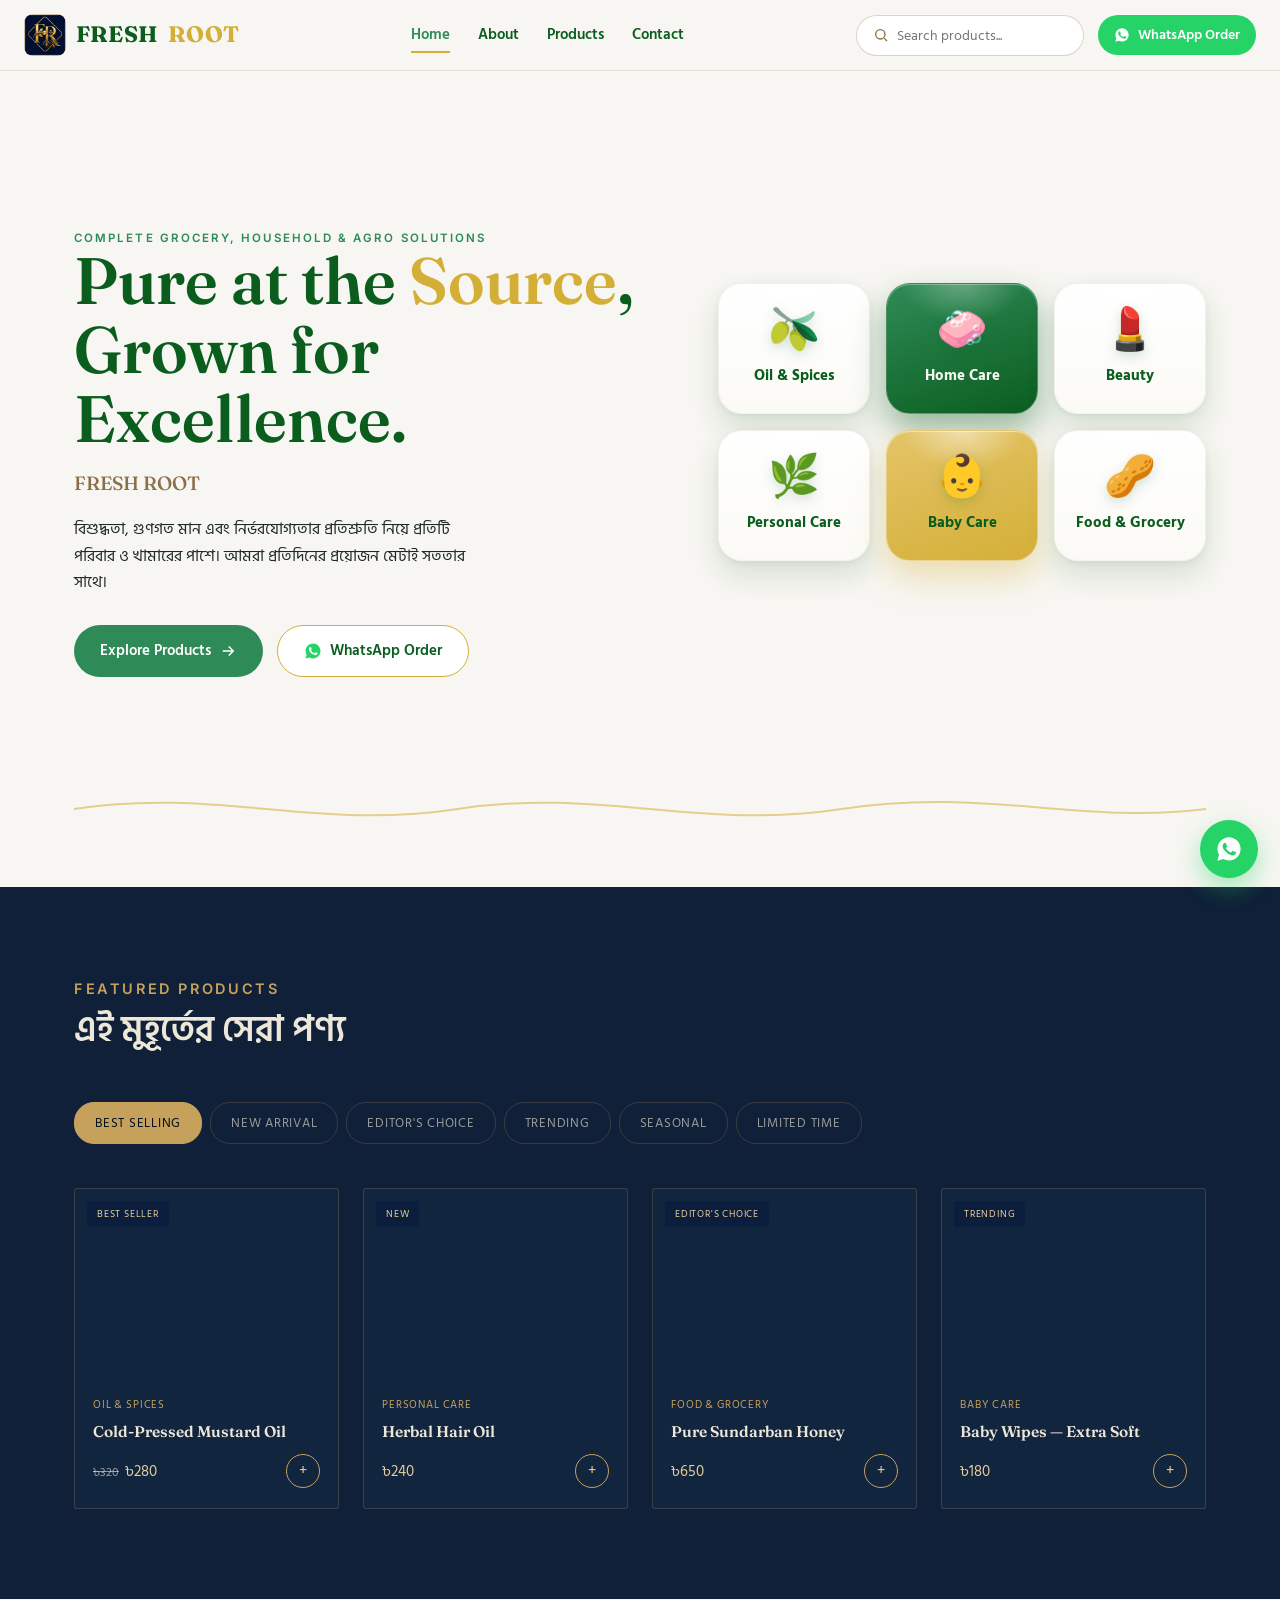
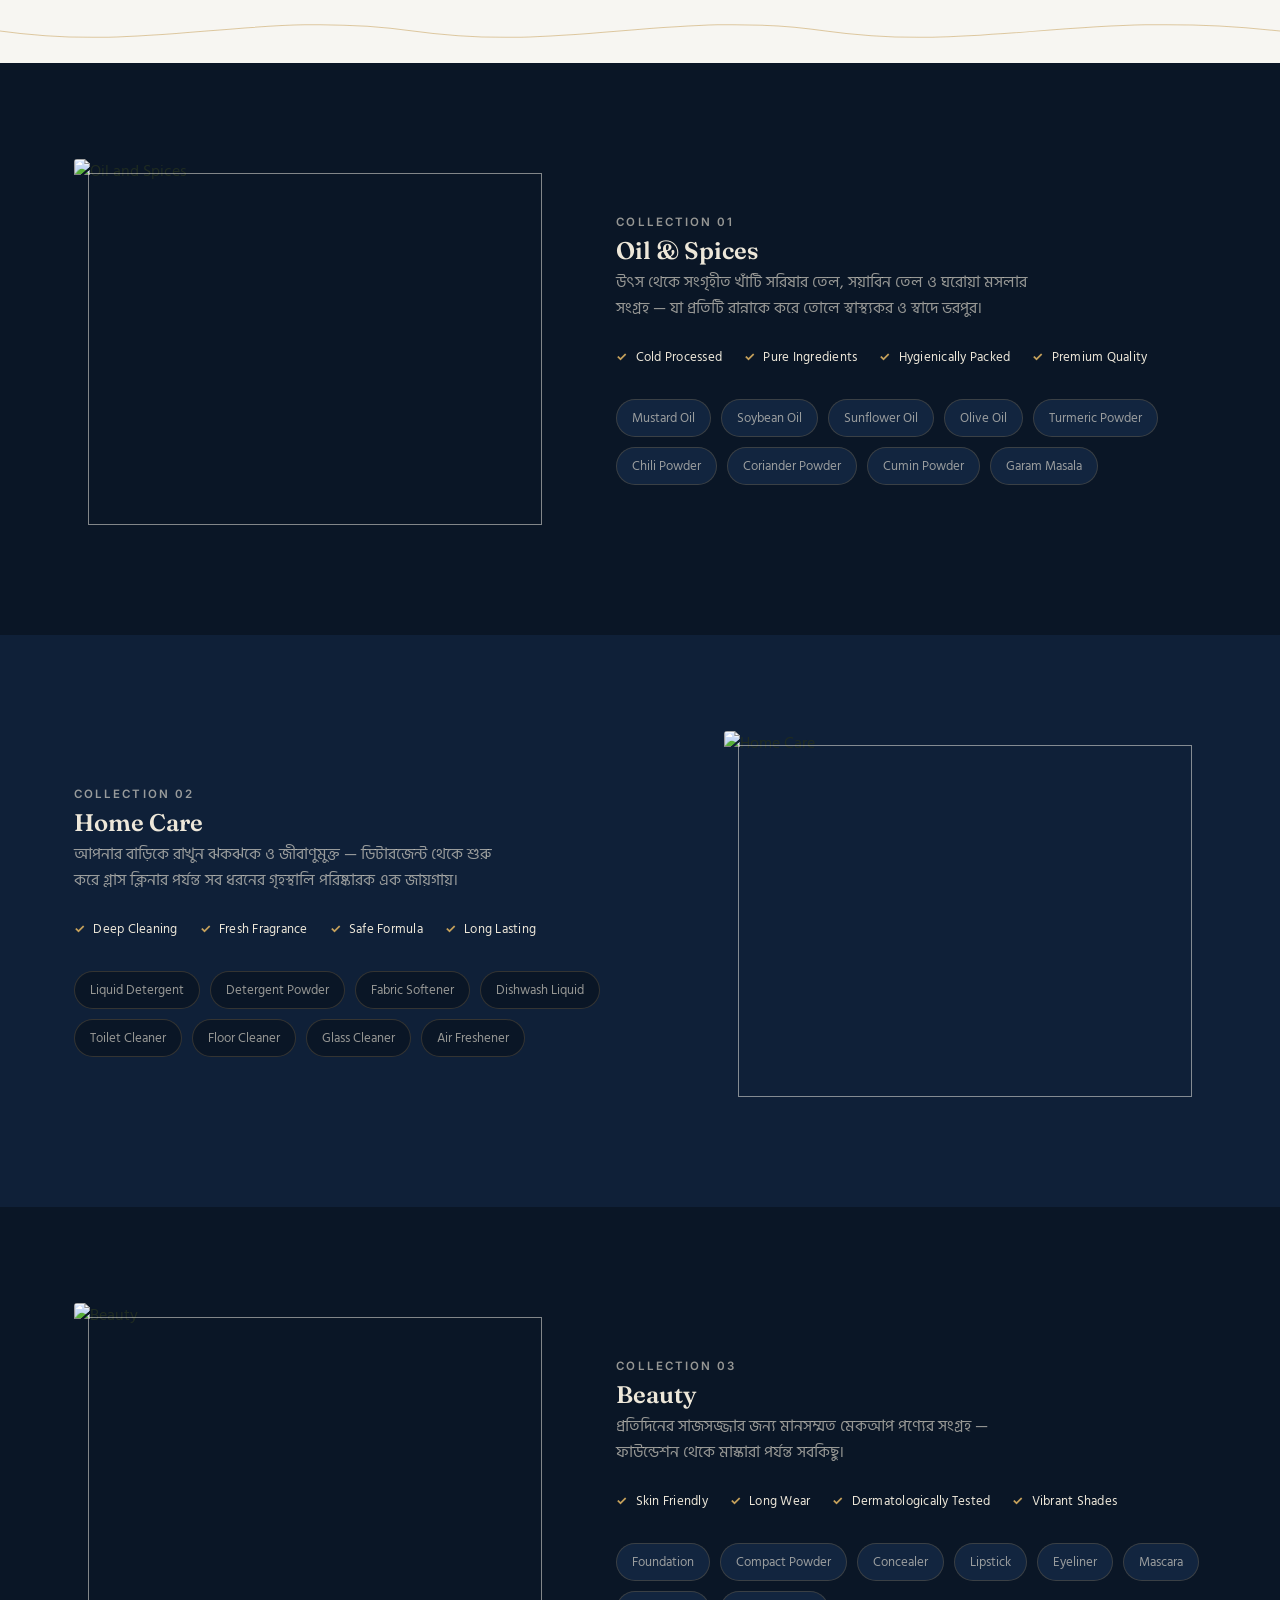
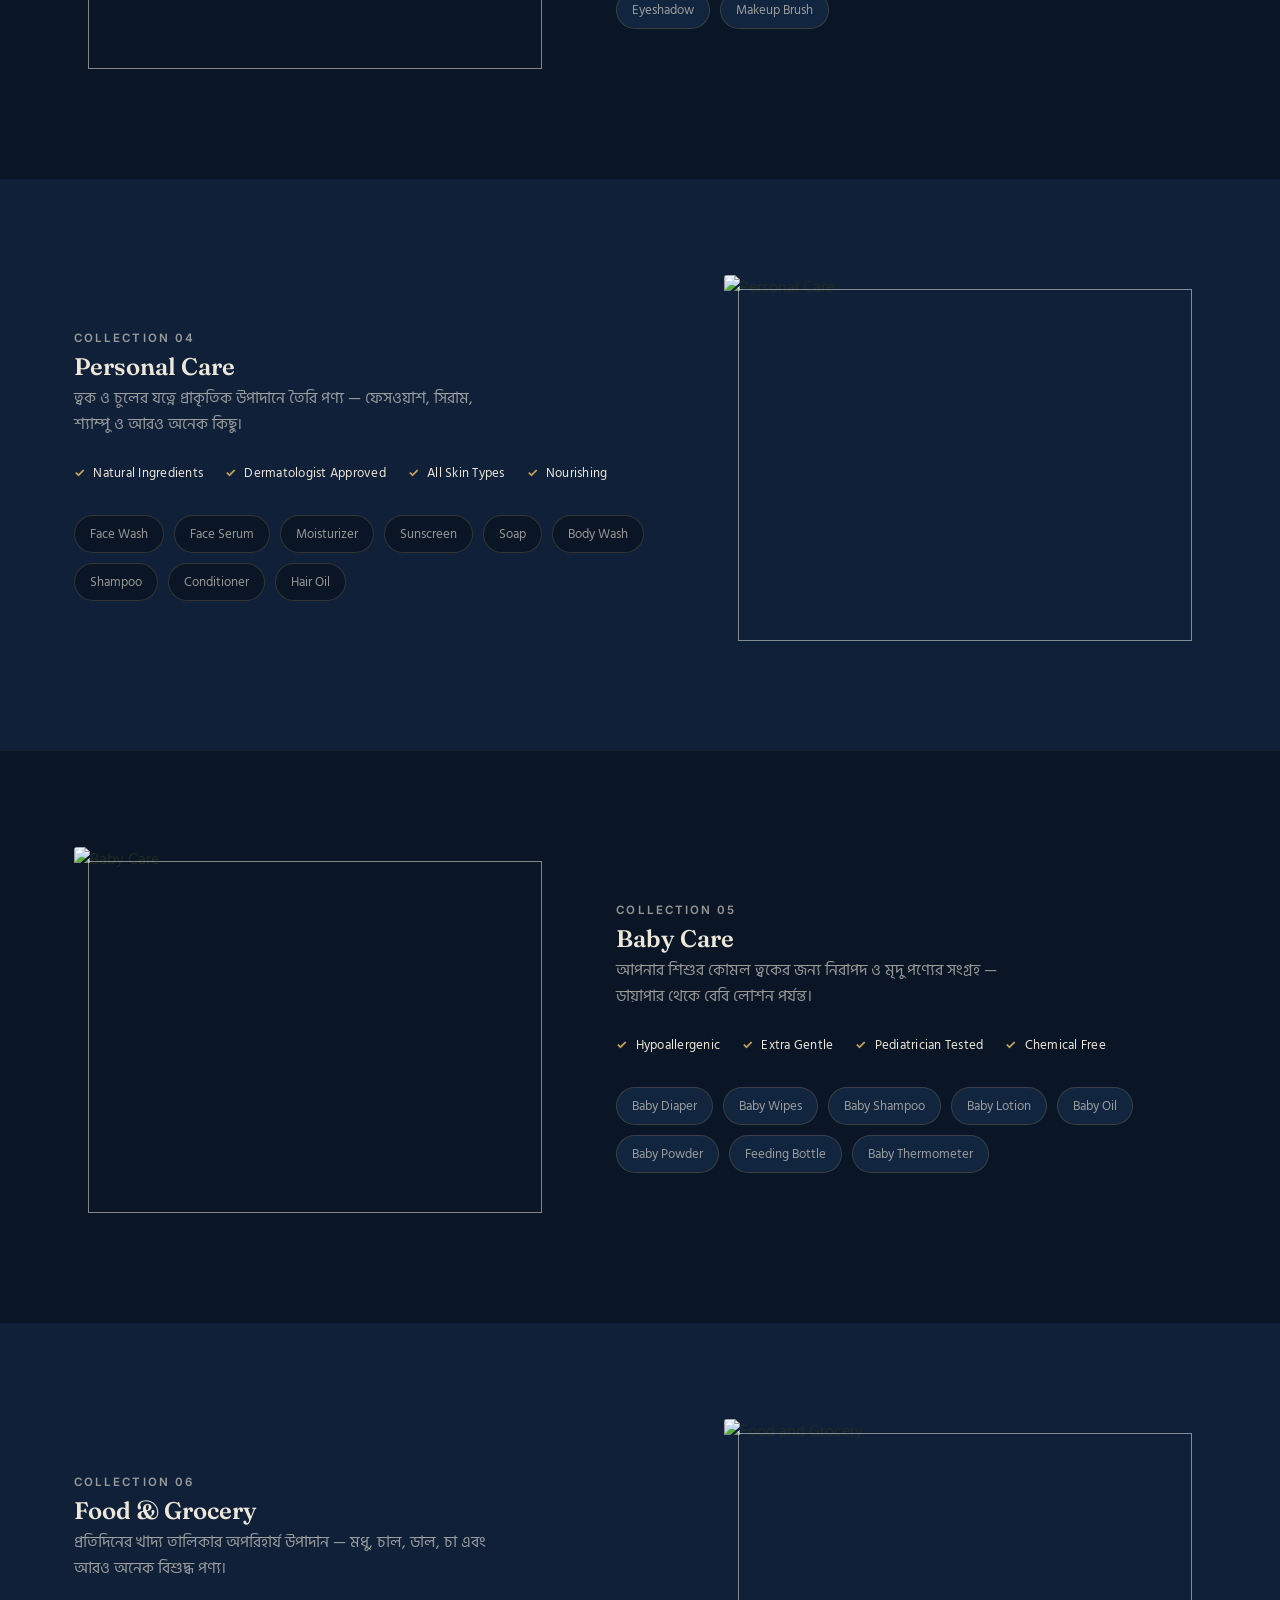
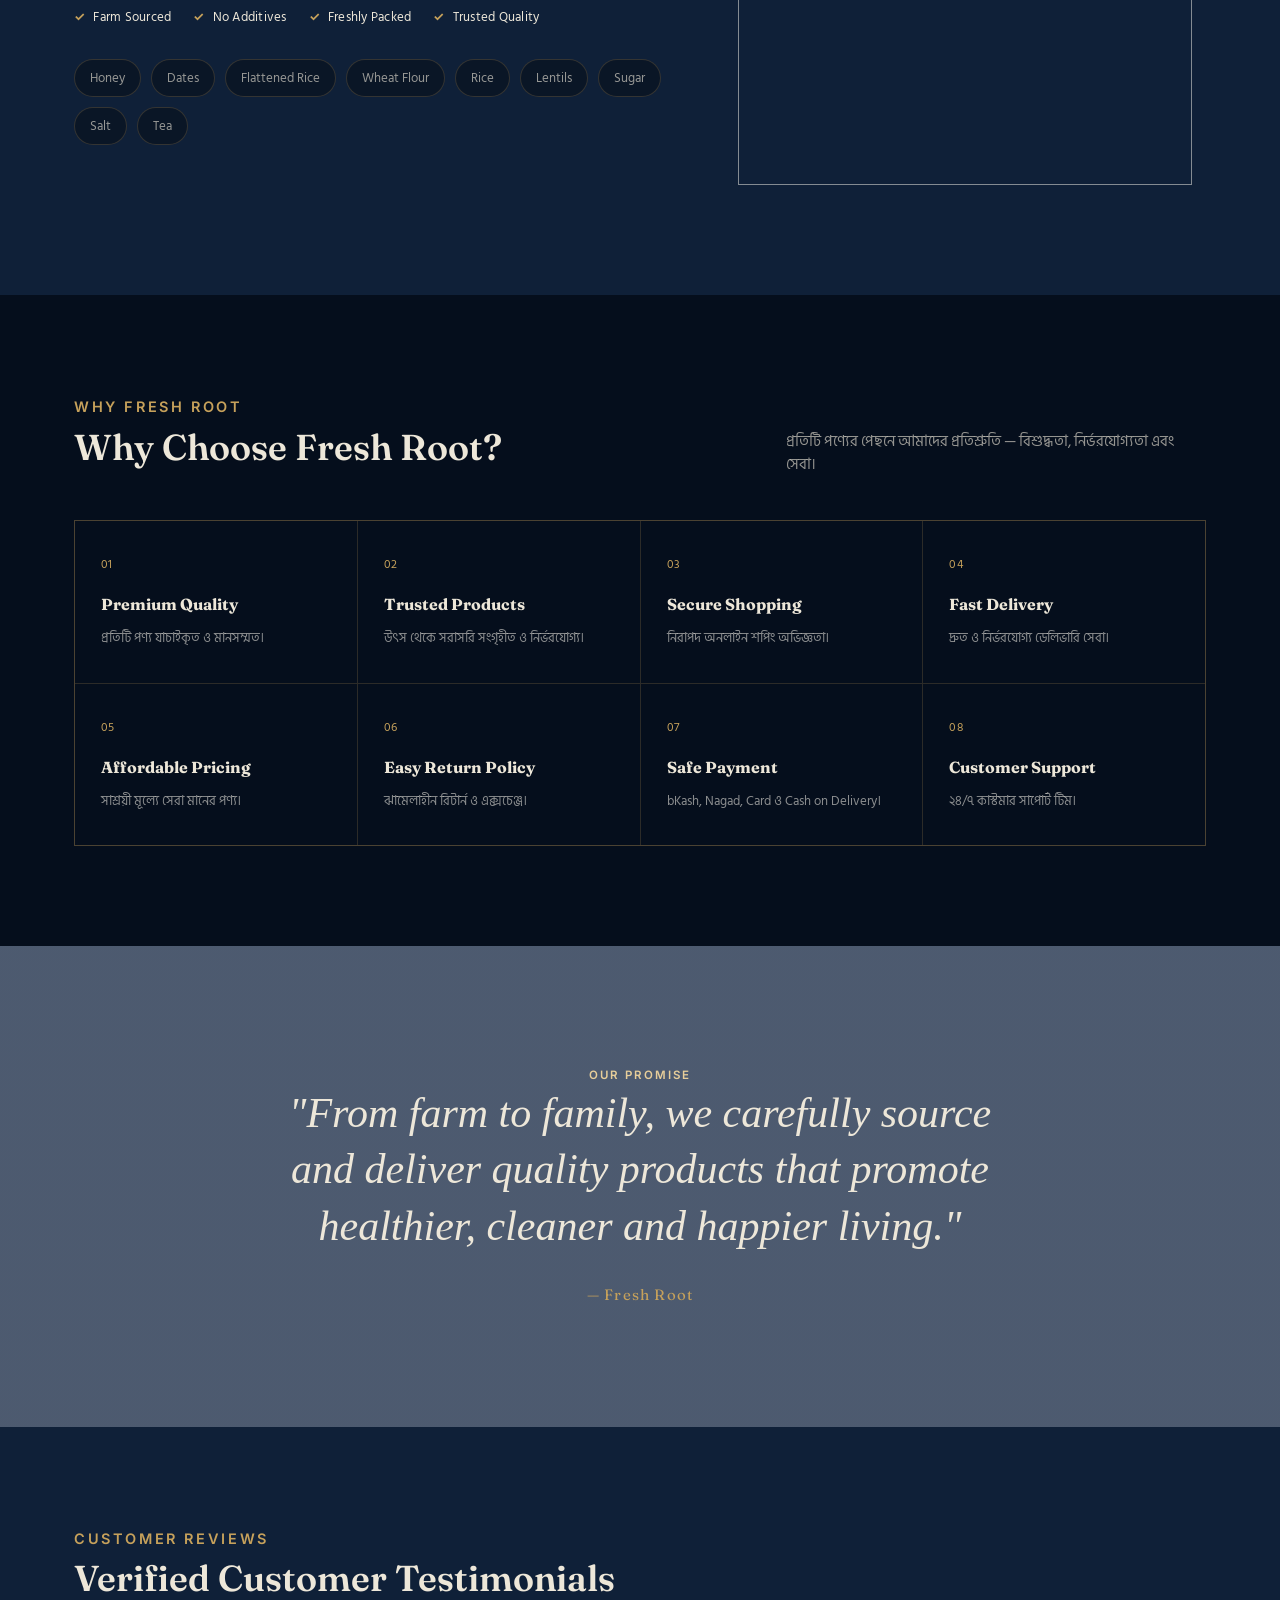
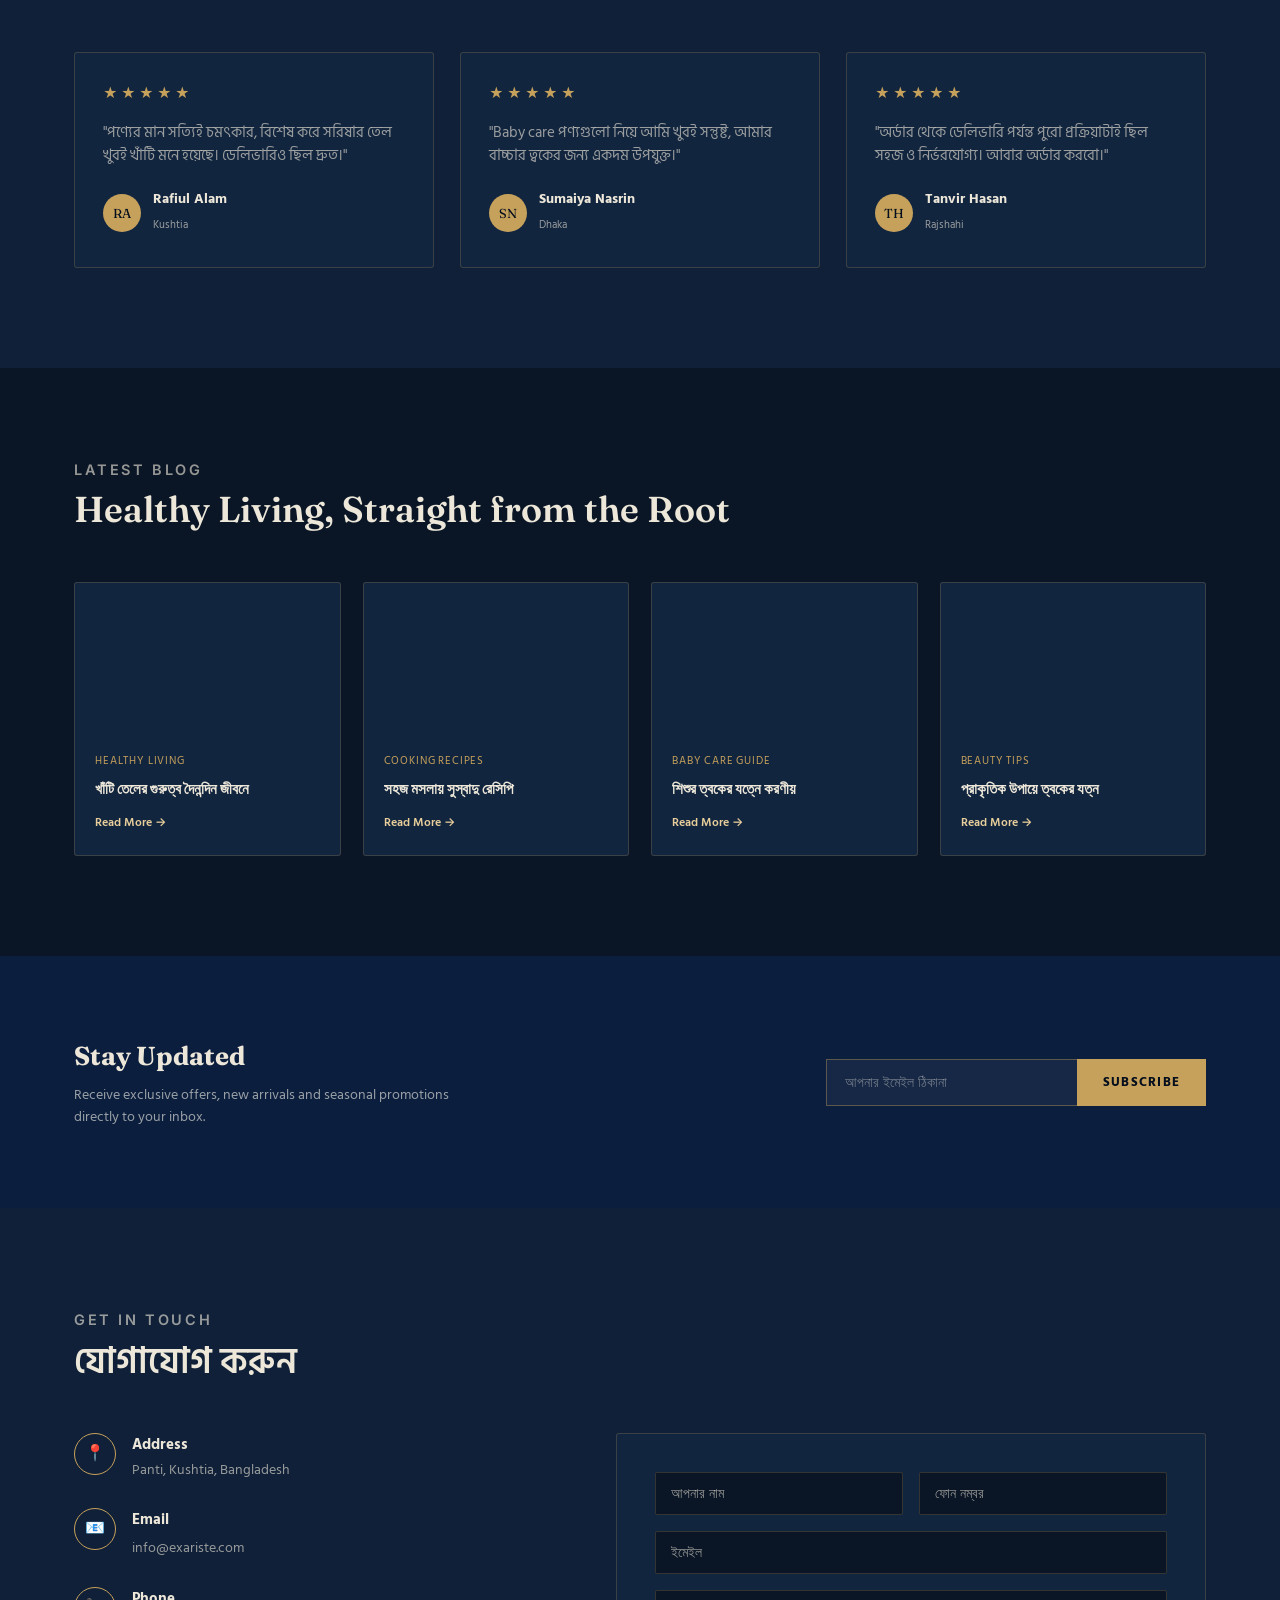
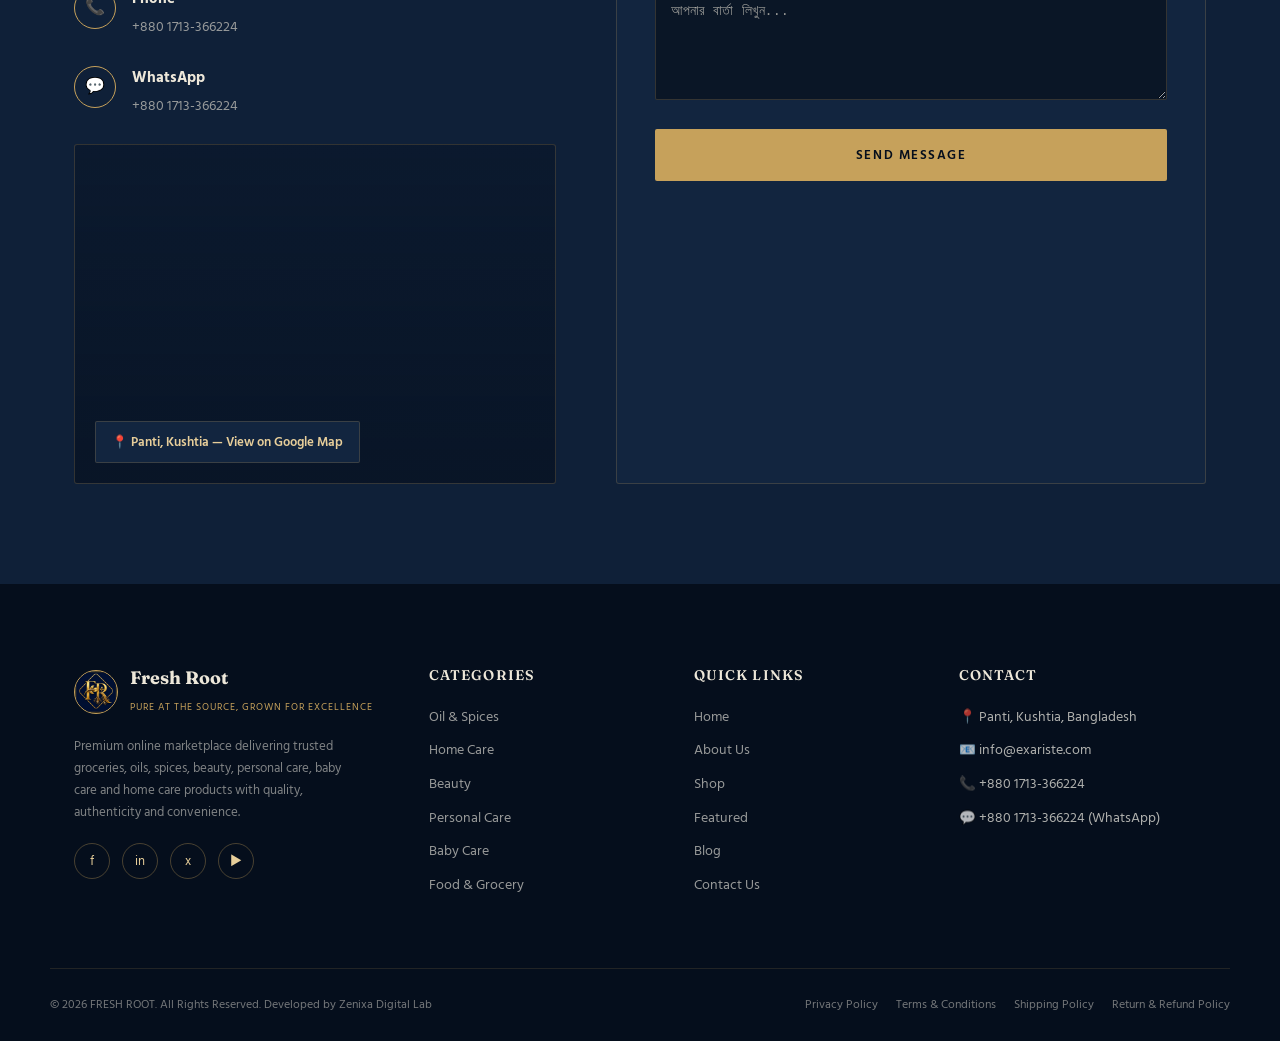
==== commit 921bbc76: "Add files via upload" ====
--- a/index.html
+++ b/index.html
@@ -58,12 +58,12 @@
       </div>
       <div class="collage">
         <div class="collage-grid">
-          <a class="collage-card" href="products.html#sub-rice"><div class="icon">🌾</div><div class="label">চাল</div></a>
-          <a class="collage-card" href="products.html#sub-spices"><div class="icon">🌶️</div><div class="label">মশলা</div></a>
-          <a class="collage-card" href="products.html#sub-babycare"><div class="icon">🍼</div><div class="label">বেবি কেয়ার</div></a>
-          <a class="collage-card" href="products.html#sub-livestock"><div class="icon">🐄</div><div class="label">গবাদিপশু</div></a>
-          <a class="collage-card" href="products.html#sub-livestock"><div class="icon">🐔</div><div class="label">পোল্ট্রি</div></a>
-          <a class="collage-card" href="products.html#sub-householdcare"><div class="icon">🧴</div><div class="label">ক্লিনিং প্রোডাক্ট</div></a>
+          <a class="collage-card" href="#oil"><div class="icon">🫒</div><div class="label">Oil &amp; Spices</div></a>
+          <a class="collage-card" href="#home"><div class="icon">🧼</div><div class="label">Home Care</div></a>
+          <a class="collage-card" href="#beauty"><div class="icon">💄</div><div class="label">Beauty</div></a>
+          <a class="collage-card" href="#personal"><div class="icon">🌿</div><div class="label">Personal Care</div></a>
+          <a class="collage-card" href="#baby"><div class="icon">👶</div><div class="label">Baby Care</div></a>
+          <a class="collage-card" href="#grocery"><div class="icon">🥜</div><div class="label">Food &amp; Grocery</div></a>
         </div>
       </div>
     </div>
@@ -74,74 +74,382 @@
     </div>
   </section>
 
-  <!-- WHY CHOOSE -->
-  <section class="why">
-    <div class="wrap">
-      <p class="eyebrow" style="text-align:center;">Why Fresh Root</p>
-      <h2 class="display" style="text-align:center; color:var(--green-deep); font-size:clamp(1.9rem,3.4vw,2.6rem);">Why Choose Fresh Root</h2>
-      <div class="why-grid">
-        <div class="why-card"><div class="check"><svg viewBox="0 0 24 24" fill="none" stroke="currentColor" stroke-width="2.5"><path d="M20 6 9 17l-5-5"/></svg></div><div><h3>Wide Range of Products</h3><p>Grocery to agro, all under one roof.</p></div></div>
-        <div class="why-card"><div class="check"><svg viewBox="0 0 24 24" fill="none" stroke="currentColor" stroke-width="2.5"><path d="M20 6 9 17l-5-5"/></svg></div><div><h3>Quality You Can Trust</h3><p>Sourced and checked for purity.</p></div></div>
-        <div class="why-card"><div class="check"><svg viewBox="0 0 24 24" fill="none" stroke="currentColor" stroke-width="2.5"><path d="M20 6 9 17l-5-5"/></svg></div><div><h3>Family &amp; Farm Focused</h3><p>Built for everyday households and farms.</p></div></div>
-        <div class="why-card"><div class="check"><svg viewBox="0 0 24 24" fill="none" stroke="currentColor" stroke-width="2.5"><path d="M20 6 9 17l-5-5"/></svg></div><div><h3>Affordable Pricing</h3><p>Fair prices on every essential.</p></div></div>
-        <div class="why-card"><div class="check"><svg viewBox="0 0 24 24" fill="none" stroke="currentColor" stroke-width="2.5"><path d="M20 6 9 17l-5-5"/></svg></div><div><h3>Reliable Customer Service</h3><p>Real answers, every time you reach out.</p></div></div>
-        <div class="why-card"><div class="check"><svg viewBox="0 0 24 24" fill="none" stroke="currentColor" stroke-width="2.5"><path d="M20 6 9 17l-5-5"/></svg></div><div><h3>Fast WhatsApp Ordering</h3><p>Order in seconds, no app needed.</p></div></div>
-      </div>
-    </div>
-  </section>
-
-  <!-- CTA -->
-  <div class="cta-band">
-    <h2 class="display">Need something specific?</h2>
-    <p>Message us on WhatsApp and we'll help you find it — for your kitchen, your home, or your farm.</p>
-    <a class="btn btn-primary" style="background:var(--gold); color:var(--green-deep);" target="_blank" rel="noopener" href="https://wa.me/8801713366224?text=আমি%20Fresh%20Root%20থেকে%20অর্ডার%20করতে%20চাই">Order on WhatsApp</a>
+  <!-- FEATURED (dark) -->
+  <section class="fr-dark-shop fr-featured" id="featured">
+    <div class="wrap">
+      <div class="fr-sec-head">
+        <div>
+          <p class="eyebrow">Featured Products</p>
+          <h2 class="display">এই মুহূর্তের সেরা পণ্য</h2>
+        </div>
+      </div>
+      <div class="fr-tabs">
+        <span class="fr-tab active">Best Selling</span>
+        <span class="fr-tab">New Arrival</span>
+        <span class="fr-tab">Editor's Choice</span>
+        <span class="fr-tab">Trending</span>
+        <span class="fr-tab">Seasonal</span>
+        <span class="fr-tab">Limited Time</span>
+      </div>
+      <div class="fr-product-grid">
+        <div class="fr-product-card">
+          <div class="fr-pimg" style="background-image:url('https://images.unsplash.com/photo-1474979266404-7eaacbcd87c5?q=80&w=600&auto=format&fit=crop')"><span class="fr-pbadge">Best Seller</span></div>
+          <div class="fr-pbody">
+            <div class="fr-pcat">Oil &amp; Spices</div>
+            <h4>Cold-Pressed Mustard Oil</h4>
+            <div class="fr-prow"><span class="fr-price"><span class="fr-old">৳320</span>৳280</span><span class="fr-add-btn">+</span></div>
+          </div>
+        </div>
+        <div class="fr-product-card">
+          <div class="fr-pimg" style="background-image:url('https://images.unsplash.com/photo-1608571423902-eed4a5ad8108?q=80&w=600&auto=format&fit=crop')"><span class="fr-pbadge">New</span></div>
+          <div class="fr-pbody">
+            <div class="fr-pcat">Personal Care</div>
+            <h4>Herbal Hair Oil</h4>
+            <div class="fr-prow"><span class="fr-price">৳240</span><span class="fr-add-btn">+</span></div>
+          </div>
+        </div>
+        <div class="fr-product-card">
+          <div class="fr-pimg" style="background-image:url('https://images.unsplash.com/photo-1596040033229-a9821ebd058d?q=80&w=600&auto=format&fit=crop')"><span class="fr-pbadge">Editor's Choice</span></div>
+          <div class="fr-pbody">
+            <div class="fr-pcat">Food &amp; Grocery</div>
+            <h4>Pure Sundarban Honey</h4>
+            <div class="fr-prow"><span class="fr-price">৳650</span><span class="fr-add-btn">+</span></div>
+          </div>
+        </div>
+        <div class="fr-product-card">
+          <div class="fr-pimg" style="background-image:url('https://images.unsplash.com/photo-1522335789203-aabd1fc54bc9?q=80&w=600&auto=format&fit=crop')"><span class="fr-pbadge">Trending</span></div>
+          <div class="fr-pbody">
+            <div class="fr-pcat">Baby Care</div>
+            <h4>Baby Wipes — Extra Soft</h4>
+            <div class="fr-prow"><span class="fr-price">৳180</span><span class="fr-add-btn">+</span></div>
+          </div>
+        </div>
+      </div>
+    </div>
+  </section>
+
+  <svg class="fr-divider" viewBox="0 0 1240 64" preserveAspectRatio="none"><path d="M0,32 C150,54 250,10 400,32 C550,54 650,10 800,32 C950,54 1050,10 1240,32"/></svg>
+
+  <!-- COLLECTIONS (dark) -->
+  <section class="fr-collection" id="oil">
+    <div class="wrap fr-coll-inner">
+      <div class="fr-coll-media">
+        <img src="https://images.unsplash.com/photo-1596040033229-a9821ebd058d?q=80&w=900&auto=format&fit=crop" alt="Oil and Spices">
+        <div class="fr-frame"></div>
+      </div>
+      <div class="fr-coll-text">
+        <p class="eyebrow">Collection 01</p>
+        <h2 class="display">Oil &amp; Spices</h2>
+        <p>উৎস থেকে সংগৃহীত খাঁটি সরিষার তেল, সয়াবিন তেল ও ঘরোয়া মসলার সংগ্রহ — যা প্রতিটি রান্নাকে করে তোলে স্বাস্থ্যকর ও স্বাদে ভরপুর।</p>
+        <ul class="fr-feat-list">
+          <li>Cold Processed</li><li>Pure Ingredients</li><li>Hygienically Packed</li><li>Premium Quality</li>
+        </ul>
+        <div class="fr-chip-row">
+          <span class="fr-chip">Mustard Oil</span><span class="fr-chip">Soybean Oil</span><span class="fr-chip">Sunflower Oil</span>
+          <span class="fr-chip">Olive Oil</span><span class="fr-chip">Turmeric Powder</span><span class="fr-chip">Chili Powder</span>
+          <span class="fr-chip">Coriander Powder</span><span class="fr-chip">Cumin Powder</span><span class="fr-chip">Garam Masala</span>
+        </div>
+      </div>
+    </div>
+  </section>
+
+  <section class="fr-collection fr-alt" id="home">
+    <div class="wrap fr-coll-inner fr-rev">
+      <div class="fr-coll-text">
+        <p class="eyebrow">Collection 02</p>
+        <h2 class="display">Home Care</h2>
+        <p>আপনার বাড়িকে রাখুন ঝকঝকে ও জীবাণুমুক্ত — ডিটারজেন্ট থেকে শুরু করে গ্লাস ক্লিনার পর্যন্ত সব ধরনের গৃহস্থালি পরিষ্কারক এক জায়গায়।</p>
+        <ul class="fr-feat-list">
+          <li>Deep Cleaning</li><li>Fresh Fragrance</li><li>Safe Formula</li><li>Long Lasting</li>
+        </ul>
+        <div class="fr-chip-row">
+          <span class="fr-chip">Liquid Detergent</span><span class="fr-chip">Detergent Powder</span><span class="fr-chip">Fabric Softener</span>
+          <span class="fr-chip">Dishwash Liquid</span><span class="fr-chip">Toilet Cleaner</span><span class="fr-chip">Floor Cleaner</span>
+          <span class="fr-chip">Glass Cleaner</span><span class="fr-chip">Air Freshener</span>
+        </div>
+      </div>
+      <div class="fr-coll-media">
+        <img src="https://images.unsplash.com/photo-1585421514738-01798e348b17?q=80&w=900&auto=format&fit=crop" alt="Home Care">
+        <div class="fr-frame"></div>
+      </div>
+    </div>
+  </section>
+
+  <section class="fr-collection" id="beauty">
+    <div class="wrap fr-coll-inner">
+      <div class="fr-coll-media">
+        <img src="https://images.unsplash.com/photo-1522335789203-aabd1fc54bc9?q=80&w=900&auto=format&fit=crop" alt="Beauty">
+        <div class="fr-frame"></div>
+      </div>
+      <div class="fr-coll-text">
+        <p class="eyebrow">Collection 03</p>
+        <h2 class="display">Beauty</h2>
+        <p>প্রতিদিনের সাজসজ্জার জন্য মানসম্মত মেকআপ পণ্যের সংগ্রহ — ফাউন্ডেশন থেকে মাস্কারা পর্যন্ত সবকিছু।</p>
+        <ul class="fr-feat-list">
+          <li>Skin Friendly</li><li>Long Wear</li><li>Dermatologically Tested</li><li>Vibrant Shades</li>
+        </ul>
+        <div class="fr-chip-row">
+          <span class="fr-chip">Foundation</span><span class="fr-chip">Compact Powder</span><span class="fr-chip">Concealer</span>
+          <span class="fr-chip">Lipstick</span><span class="fr-chip">Eyeliner</span><span class="fr-chip">Mascara</span>
+          <span class="fr-chip">Eyeshadow</span><span class="fr-chip">Makeup Brush</span>
+        </div>
+      </div>
+    </div>
+  </section>
+
+  <section class="fr-collection fr-alt" id="personal">
+    <div class="wrap fr-coll-inner fr-rev">
+      <div class="fr-coll-text">
+        <p class="eyebrow">Collection 04</p>
+        <h2 class="display">Personal Care</h2>
+        <p>ত্বক ও চুলের যত্নে প্রাকৃতিক উপাদানে তৈরি পণ্য — ফেসওয়াশ, সিরাম, শ্যাম্পু ও আরও অনেক কিছু।</p>
+        <ul class="fr-feat-list">
+          <li>Natural Ingredients</li><li>Dermatologist Approved</li><li>All Skin Types</li><li>Nourishing</li>
+        </ul>
+        <div class="fr-chip-row">
+          <span class="fr-chip">Face Wash</span><span class="fr-chip">Face Serum</span><span class="fr-chip">Moisturizer</span>
+          <span class="fr-chip">Sunscreen</span><span class="fr-chip">Soap</span><span class="fr-chip">Body Wash</span>
+          <span class="fr-chip">Shampoo</span><span class="fr-chip">Conditioner</span><span class="fr-chip">Hair Oil</span>
+        </div>
+      </div>
+      <div class="fr-coll-media">
+        <img src="https://images.unsplash.com/photo-1556228720-195a672e8a03?q=80&w=900&auto=format&fit=crop" alt="Personal Care">
+        <div class="fr-frame"></div>
+      </div>
+    </div>
+  </section>
+
+  <section class="fr-collection" id="baby">
+    <div class="wrap fr-coll-inner">
+      <div class="fr-coll-media">
+        <img src="https://images.unsplash.com/photo-1522771930-78848d9293e8?q=80&w=900&auto=format&fit=crop" alt="Baby Care">
+        <div class="fr-frame"></div>
+      </div>
+      <div class="fr-coll-text">
+        <p class="eyebrow">Collection 05</p>
+        <h2 class="display">Baby Care</h2>
+        <p>আপনার শিশুর কোমল ত্বকের জন্য নিরাপদ ও মৃদু পণ্যের সংগ্রহ — ডায়াপার থেকে বেবি লোশন পর্যন্ত।</p>
+        <ul class="fr-feat-list">
+          <li>Hypoallergenic</li><li>Extra Gentle</li><li>Pediatrician Tested</li><li>Chemical Free</li>
+        </ul>
+        <div class="fr-chip-row">
+          <span class="fr-chip">Baby Diaper</span><span class="fr-chip">Baby Wipes</span><span class="fr-chip">Baby Shampoo</span>
+          <span class="fr-chip">Baby Lotion</span><span class="fr-chip">Baby Oil</span><span class="fr-chip">Baby Powder</span>
+          <span class="fr-chip">Feeding Bottle</span><span class="fr-chip">Baby Thermometer</span>
+        </div>
+      </div>
+    </div>
+  </section>
+
+  <section class="fr-collection fr-alt" id="grocery">
+    <div class="wrap fr-coll-inner fr-rev">
+      <div class="fr-coll-text">
+        <p class="eyebrow">Collection 06</p>
+        <h2 class="display">Food &amp; Grocery</h2>
+        <p>প্রতিদিনের খাদ্য তালিকার অপরিহার্য উপাদান — মধু, চাল, ডাল, চা এবং আরও অনেক বিশুদ্ধ পণ্য।</p>
+        <ul class="fr-feat-list">
+          <li>Farm Sourced</li><li>No Additives</li><li>Freshly Packed</li><li>Trusted Quality</li>
+        </ul>
+        <div class="fr-chip-row">
+          <span class="fr-chip">Honey</span><span class="fr-chip">Dates</span><span class="fr-chip">Flattened Rice</span>
+          <span class="fr-chip">Wheat Flour</span><span class="fr-chip">Rice</span><span class="fr-chip">Lentils</span>
+          <span class="fr-chip">Sugar</span><span class="fr-chip">Salt</span><span class="fr-chip">Tea</span>
+        </div>
+      </div>
+      <div class="fr-coll-media">
+        <img src="https://images.unsplash.com/photo-1610348725531-843dff563e2c?q=80&w=900&auto=format&fit=crop" alt="Food and Grocery">
+        <div class="fr-frame"></div>
+      </div>
+    </div>
+  </section>
+
+  <!-- WHY CHOOSE (dark, 8 items) -->
+  <section class="fr-dark-shop fr-why">
+    <div class="wrap">
+      <div class="fr-sec-head">
+        <div>
+          <p class="eyebrow">Why Fresh Root</p>
+          <h2 class="display">Why Choose Fresh Root?</h2>
+        </div>
+        <p>প্রতিটি পণ্যের পেছনে আমাদের প্রতিশ্রুতি — বিশুদ্ধতা, নির্ভরযোগ্যতা এবং সেবা।</p>
+      </div>
+      <div class="fr-why-grid">
+        <div class="fr-why-item"><span class="fr-num">01</span><h4>Premium Quality</h4><p>প্রতিটি পণ্য যাচাইকৃত ও মানসম্মত।</p></div>
+        <div class="fr-why-item"><span class="fr-num">02</span><h4>Trusted Products</h4><p>উৎস থেকে সরাসরি সংগৃহীত ও নির্ভরযোগ্য।</p></div>
+        <div class="fr-why-item"><span class="fr-num">03</span><h4>Secure Shopping</h4><p>নিরাপদ অনলাইন শপিং অভিজ্ঞতা।</p></div>
+        <div class="fr-why-item"><span class="fr-num">04</span><h4>Fast Delivery</h4><p>দ্রুত ও নির্ভরযোগ্য ডেলিভারি সেবা।</p></div>
+        <div class="fr-why-item"><span class="fr-num">05</span><h4>Affordable Pricing</h4><p>সাশ্রয়ী মূল্যে সেরা মানের পণ্য।</p></div>
+        <div class="fr-why-item"><span class="fr-num">06</span><h4>Easy Return Policy</h4><p>ঝামেলাহীন রিটার্ন ও এক্সচেঞ্জ।</p></div>
+        <div class="fr-why-item"><span class="fr-num">07</span><h4>Safe Payment</h4><p>bKash, Nagad, Card ও Cash on Delivery।</p></div>
+        <div class="fr-why-item"><span class="fr-num">08</span><h4>Customer Support</h4><p>২৪/৭ কাস্টমার সাপোর্ট টিম।</p></div>
+      </div>
+    </div>
+  </section>
+
+  <!-- PROMISE -->
+  <section class="fr-promise">
+    <div class="wrap">
+      <p class="eyebrow">Our Promise</p>
+      <h2>"From farm to family, we carefully source and deliver quality products that promote healthier, cleaner and happier living."</h2>
+      <div class="fr-sig">— Fresh Root</div>
+    </div>
+  </section>
+
+  <!-- REVIEWS -->
+  <section class="fr-dark-shop fr-reviews">
+    <div class="wrap">
+      <div class="fr-sec-head">
+        <div>
+          <p class="eyebrow">Customer Reviews</p>
+          <h2 class="display">Verified Customer Testimonials</h2>
+        </div>
+      </div>
+      <div class="fr-review-grid">
+        <div class="fr-review-card">
+          <div class="fr-stars">★★★★★</div>
+          <p>"পণ্যের মান সত্যিই চমৎকার, বিশেষ করে সরিষার তেল খুবই খাঁটি মনে হয়েছে। ডেলিভারিও ছিল দ্রুত।"</p>
+          <div class="fr-reviewer"><div class="fr-av">RA</div><div><b>Rafiul Alam</b><span>Kushtia</span></div></div>
+        </div>
+        <div class="fr-review-card">
+          <div class="fr-stars">★★★★★</div>
+          <p>"Baby care পণ্যগুলো নিয়ে আমি খুবই সন্তুষ্ট, আমার বাচ্চার ত্বকের জন্য একদম উপযুক্ত।"</p>
+          <div class="fr-reviewer"><div class="fr-av">SN</div><div><b>Sumaiya Nasrin</b><span>Dhaka</span></div></div>
+        </div>
+        <div class="fr-review-card">
+          <div class="fr-stars">★★★★★</div>
+          <p>"অর্ডার থেকে ডেলিভারি পর্যন্ত পুরো প্রক্রিয়াটাই ছিল সহজ ও নির্ভরযোগ্য। আবার অর্ডার করবো।"</p>
+          <div class="fr-reviewer"><div class="fr-av">TH</div><div><b>Tanvir Hasan</b><span>Rajshahi</span></div></div>
+        </div>
+      </div>
+    </div>
+  </section>
+
+  <!-- BLOG -->
+  <section class="fr-blog" id="blog">
+    <div class="wrap">
+      <div class="fr-sec-head">
+        <div>
+          <p class="eyebrow">Latest Blog</p>
+          <h2 class="display">Healthy Living, Straight from the Root</h2>
+        </div>
+      </div>
+      <div class="fr-blog-grid">
+        <div class="fr-blog-card">
+          <div class="fr-bimg" style="background-image:url('https://images.unsplash.com/photo-1490645935967-10de6ba17061?q=80&w=600&auto=format&fit=crop')"></div>
+          <div class="fr-bbody"><div class="fr-bcat">Healthy Living</div><h4>খাঁটি তেলের গুরুত্ব দৈনন্দিন জীবনে</h4><span class="fr-read">Read More →</span></div>
+        </div>
+        <div class="fr-blog-card">
+          <div class="fr-bimg" style="background-image:url('https://images.unsplash.com/photo-1466637574441-749b8f19452f?q=80&w=600&auto=format&fit=crop')"></div>
+          <div class="fr-bbody"><div class="fr-bcat">Cooking Recipes</div><h4>সহজ মসলায় সুস্বাদু রেসিপি</h4><span class="fr-read">Read More →</span></div>
+        </div>
+        <div class="fr-blog-card">
+          <div class="fr-bimg" style="background-image:url('https://images.unsplash.com/photo-1522335789203-aabd1fc54bc9?q=80&w=600&auto=format&fit=crop')"></div>
+          <div class="fr-bbody"><div class="fr-bcat">Baby Care Guide</div><h4>শিশুর ত্বকের যত্নে করণীয়</h4><span class="fr-read">Read More →</span></div>
+        </div>
+        <div class="fr-blog-card">
+          <div class="fr-bimg" style="background-image:url('https://images.unsplash.com/photo-1556228720-195a672e8a03?q=80&w=600&auto=format&fit=crop')"></div>
+          <div class="fr-bbody"><div class="fr-bcat">Beauty Tips</div><h4>প্রাকৃতিক উপায়ে ত্বকের যত্ন</h4><span class="fr-read">Read More →</span></div>
+        </div>
+      </div>
+    </div>
+  </section>
+
+  <!-- NEWSLETTER -->
+  <section class="fr-newsletter">
+    <div class="wrap fr-news-inner">
+      <div>
+        <h3>Stay Updated</h3>
+        <p>Receive exclusive offers, new arrivals and seasonal promotions directly to your inbox.</p>
+      </div>
+      <form class="fr-news-form" onsubmit="return false;">
+        <input type="email" placeholder="আপনার ইমেইল ঠিকানা" required>
+        <button type="submit">Subscribe</button>
+      </form>
+    </div>
+  </section>
+
+  <!-- CONTACT (dark) -->
+  <section class="fr-contact" id="contact">
+    <div class="wrap">
+      <div class="fr-sec-head">
+        <div>
+          <p class="eyebrow">Get in Touch</p>
+          <h2 class="display">যোগাযোগ করুন</h2>
+        </div>
+      </div>
+      <div class="fr-contact-inner">
+        <div class="fr-contact-info">
+          <div class="fr-c-item"><div class="fr-ic">📍</div><div><h4>Address</h4><p>Panti, Kushtia, Bangladesh</p></div></div>
+          <div class="fr-c-item"><div class="fr-ic">📧</div><div><h4>Email</h4><a href="mailto:info@exariste.com">info@exariste.com</a></div></div>
+          <div class="fr-c-item"><div class="fr-ic">📞</div><div><h4>Phone</h4><a href="tel:+8801713366224">+880 1713-366224</a></div></div>
+          <div class="fr-c-item"><div class="fr-ic">💬</div><div><h4>WhatsApp</h4><a href="https://wa.me/8801713366224">+880 1713-366224</a></div></div>
+          <div class="fr-map-box"><span>📍 Panti, Kushtia — View on Google Map</span></div>
+        </div>
+        <div class="fr-contact-form">
+          <div class="fr-form-row">
+            <input type="text" placeholder="আপনার নাম">
+            <input type="text" placeholder="ফোন নম্বর">
+          </div>
+          <div class="fr-form-row">
+            <input type="email" placeholder="ইমেইল" style="grid-column:1/-1;">
+          </div>
+          <textarea placeholder="আপনার বার্তা লিখুন..."></textarea>
+          <button class="fr-btn fr-btn-gold" style="width:100%; justify-content:center; border:none; cursor:pointer;">Send Message</button>
+        </div>
+      </div>
+    </div>
+  </section>
+
+</main>
+
+<footer class="fr-footer-dark">
+  <div class="wrap fr-foot-grid">
+    <div class="fr-foot-brand-col">
+      <div class="fr-foot-brand">
+        <img src="logo.png" alt="Fresh Root logo">
+        <div><b>Fresh Root</b><span>Pure at the Source, Grown for Excellence</span></div>
+      </div>
+      <p>Premium online marketplace delivering trusted groceries, oils, spices, beauty, personal care, baby care and home care products with quality, authenticity and convenience.</p>
+      <div class="fr-foot-social">
+        <a href="#">f</a><a href="#">in</a><a href="#">x</a><a href="#">▶</a>
+      </div>
+    </div>
+    <div class="fr-foot-col">
+      <h5>Categories</h5>
+      <ul>
+        <li><a href="#oil">Oil &amp; Spices</a></li>
+        <li><a href="#home">Home Care</a></li>
+        <li><a href="#beauty">Beauty</a></li>
+        <li><a href="#personal">Personal Care</a></li>
+        <li><a href="#baby">Baby Care</a></li>
+        <li><a href="#grocery">Food &amp; Grocery</a></li>
+      </ul>
+    </div>
+    <div class="fr-foot-col">
+      <h5>Quick Links</h5>
+      <ul>
+        <li><a href="index.html">Home</a></li>
+        <li><a href="about.html">About Us</a></li>
+        <li><a href="products.html">Shop</a></li>
+        <li><a href="#featured">Featured</a></li>
+        <li><a href="#blog">Blog</a></li>
+        <li><a href="#contact">Contact Us</a></li>
+      </ul>
+    </div>
+    <div class="fr-foot-col">
+      <h5>Contact</h5>
+      <ul>
+        <li>📍 Panti, Kushtia, Bangladesh</li>
+        <li>📧 info@exariste.com</li>
+        <li>📞 +880 1713-366224</li>
+        <li>💬 +880 1713-366224 (WhatsApp)</li>
+      </ul>
+    </div>
   </div>
-
-</main>
-
-<footer>
-  <div class="wrap footer-grid">
-    <div>
-      <div class="footer-logo"><img src="logo.png" alt="Fresh Root logo"> FRESH <span>ROOT</span></div>
-      <p class="footer-tag">Pure at the Source, Grown for Excellence. Complete Grocery, Household &amp; Agro Solutions.</p>
-    </div>
-    <div>
-      <h4>Categories</h4>
-      <ul>
-        <li><a href="products.html#sub-rice">Grocery</a></li>
-        <li><a href="products.html#sub-householdcare">Household Care</a></li>
-        <li><a href="products.html#sub-personalcare">Personal Care</a></li>
-        <li><a href="products.html#sub-beautycare">Beauty Care</a></li>
-        <li><a href="products.html#sub-babycare">Baby Care</a></li>
-        <li><a href="products.html#sub-mosquito">Mosquito Protection</a></li>
-        <li><a href="products.html#sub-livestock">Livestock &amp; Poultry</a></li>
-        <li><a href="products.html#sub-vet">Veterinary Products</a></li>
-      </ul>
-    </div>
-    <div>
-      <h4>Contact</h4>
-      <div class="footer-address">
-        <svg viewBox="0 0 24 24" fill="none" stroke="currentColor" stroke-width="2"><path d="M21 10c0 6-9 12-9 12s-9-6-9-12a9 9 0 0 1 18 0Z"/><circle cx="12" cy="10" r="3"/></svg>
-        Kushtia, Bangladesh
-      </div>
-      <div class="icon-row">
-        <a class="icon-btn" href="mailto:info@exariste.com" aria-label="Email">
-          <svg viewBox="0 0 24 24" fill="none" stroke="currentColor" stroke-width="2"><rect x="2" y="4" width="20" height="16" rx="2"/><path d="m22 6-10 7L2 6"/></svg>
-        </a>
-        <a class="icon-btn" href="tel:+8801713366224" aria-label="Phone">
-          <svg viewBox="0 0 24 24" fill="none" stroke="currentColor" stroke-width="2"><path d="M22 16.92v3a2 2 0 0 1-2.18 2 19.79 19.79 0 0 1-8.63-3.07 19.5 19.5 0 0 1-6-6 19.79 19.79 0 0 1-3.07-8.67A2 2 0 0 1 4.11 2h3a2 2 0 0 1 2 1.72c.127.96.362 1.903.7 2.81a2 2 0 0 1-.45 2.11L8.09 9.91a16 16 0 0 0 6 6l1.27-1.27a2 2 0 0 1 2.11-.45c.907.338 1.85.573 2.81.7A2 2 0 0 1 22 16.92Z"/></svg>
-        </a>
-        <a class="icon-btn" target="_blank" rel="noopener" href="https://wa.me/8801713366224?text=আমি%20Fresh%20Root%20থেকে%20অর্ডার%20করতে%20চাই" aria-label="WhatsApp">
-          <svg viewBox="0 0 24 24" fill="currentColor"><path d="M12.04 2C6.58 2 2.13 6.45 2.13 11.91c0 1.85.5 3.58 1.36 5.07L2 22l5.2-1.36a9.9 9.9 0 0 0 4.84 1.24h.01c5.46 0 9.91-4.45 9.91-9.91 0-2.65-1.03-5.13-2.9-7C16.97 3.03 14.69 2 12.04 2zm5.78 14.13c-.24.68-1.4 1.31-1.93 1.39-.49.08-1.11.11-1.79-.11-.41-.13-.94-.31-1.62-.6-2.84-1.23-4.7-4.1-4.84-4.29-.14-.19-1.16-1.55-1.16-2.95 0-1.41.74-2.1 1-2.39.26-.29.57-.36.76-.36s.38 0 .55.01c.18.01.41-.07.64.49.24.58.81 2 .88 2.14.07.14.12.31.02.5-.1.19-.15.31-.29.48-.14.17-.3.37-.43.5-.14.14-.29.29-.12.57.17.29.74 1.22 1.6 1.98 1.1.98 2.02 1.28 2.31 1.43.29.14.46.12.63-.07.17-.19.71-.82.9-1.1.19-.29.38-.24.63-.14.26.1 1.65.78 1.93.92.29.14.48.21.55.33.07.12.07.69-.17 1.37z"/></svg>
-        </a>
-      </div>
-    </div>
-  </div>
-  <div class="footer-bottom wrap">
-    <span>© 2026 Fresh Root. All Rights Reserved.</span>
-    <div class="credits">
-      <span>A Brand of EXARISTE GROUP</span>
-      <span>Developed By Zenixa Digital Lab</span>
+  <div class="wrap fr-foot-bottom">
+    <span>© 2026 FRESH ROOT. All Rights Reserved. Developed by Zenixa Digital Lab</span>
+    <div class="fr-policies">
+      <a href="#">Privacy Policy</a><a href="#">Terms &amp; Conditions</a><a href="#">Shipping Policy</a><a href="#">Return &amp; Refund Policy</a>
     </div>
   </div>
 </footer>
